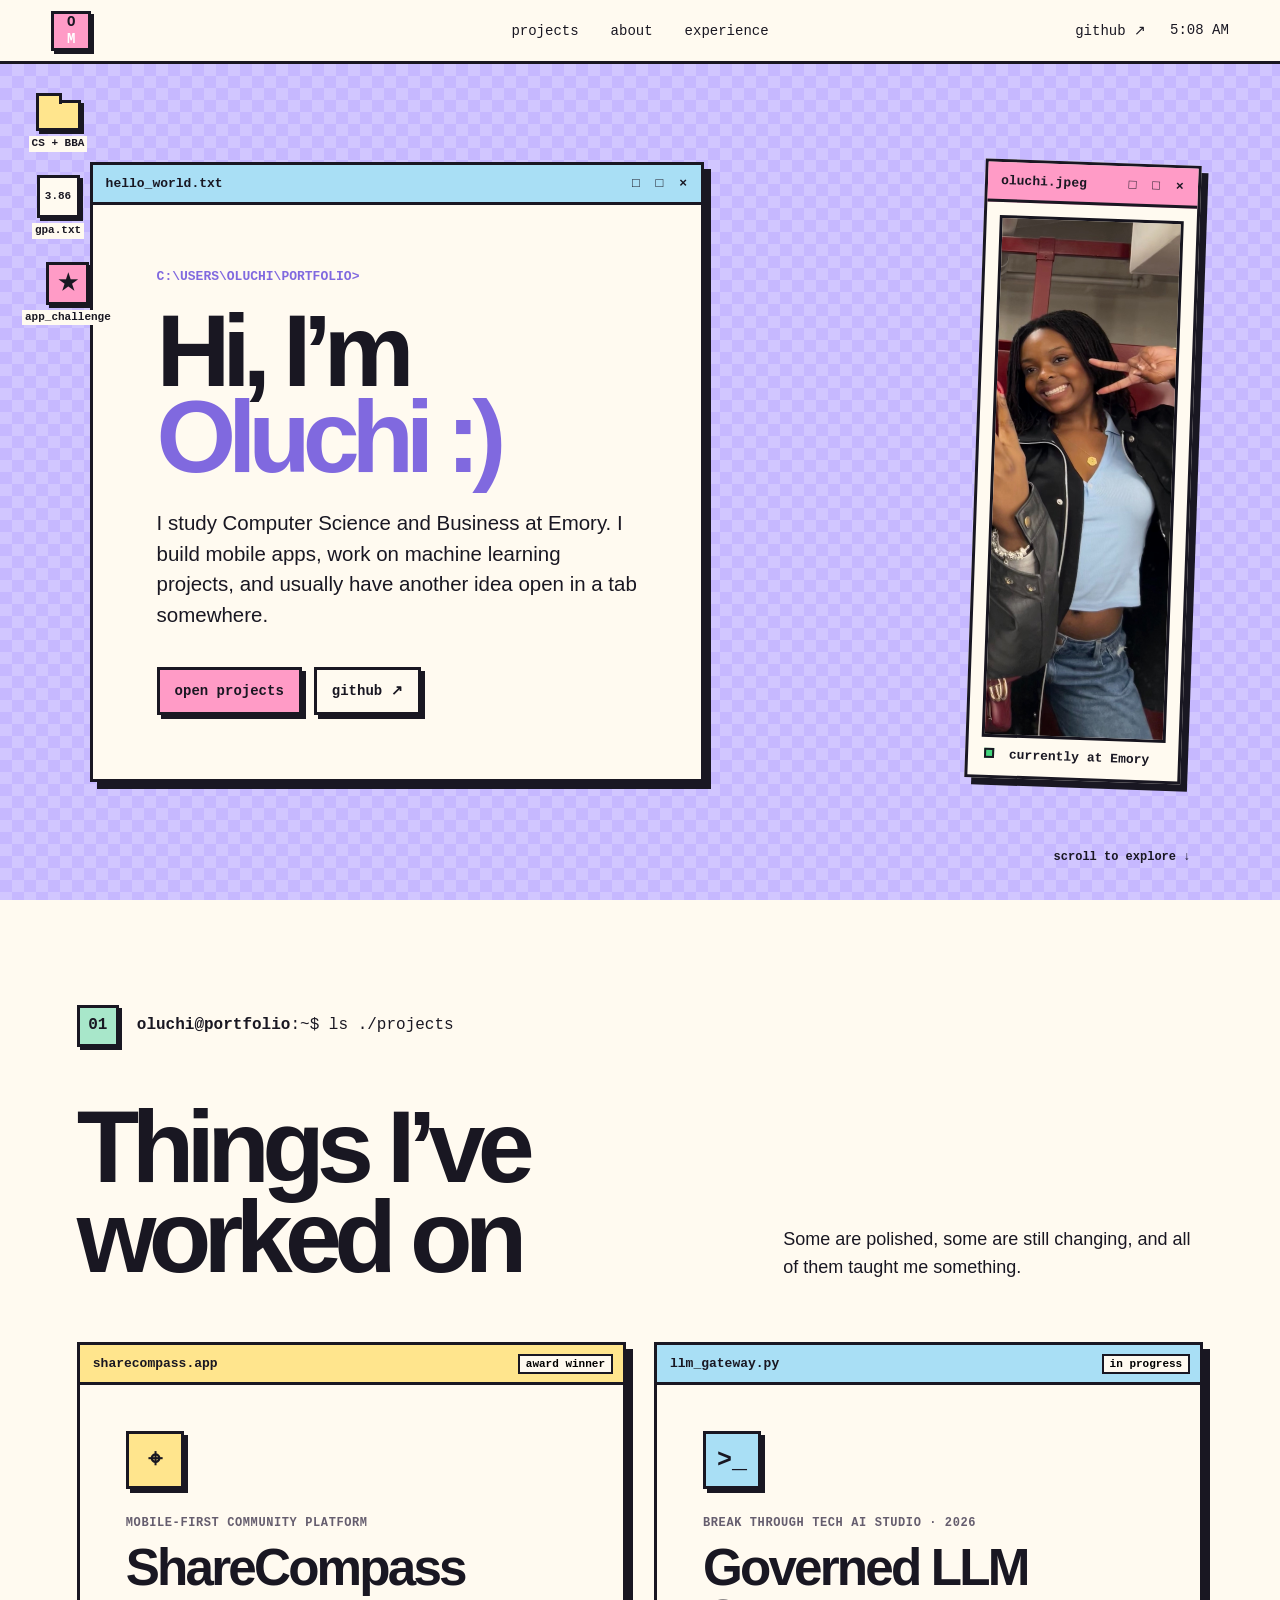
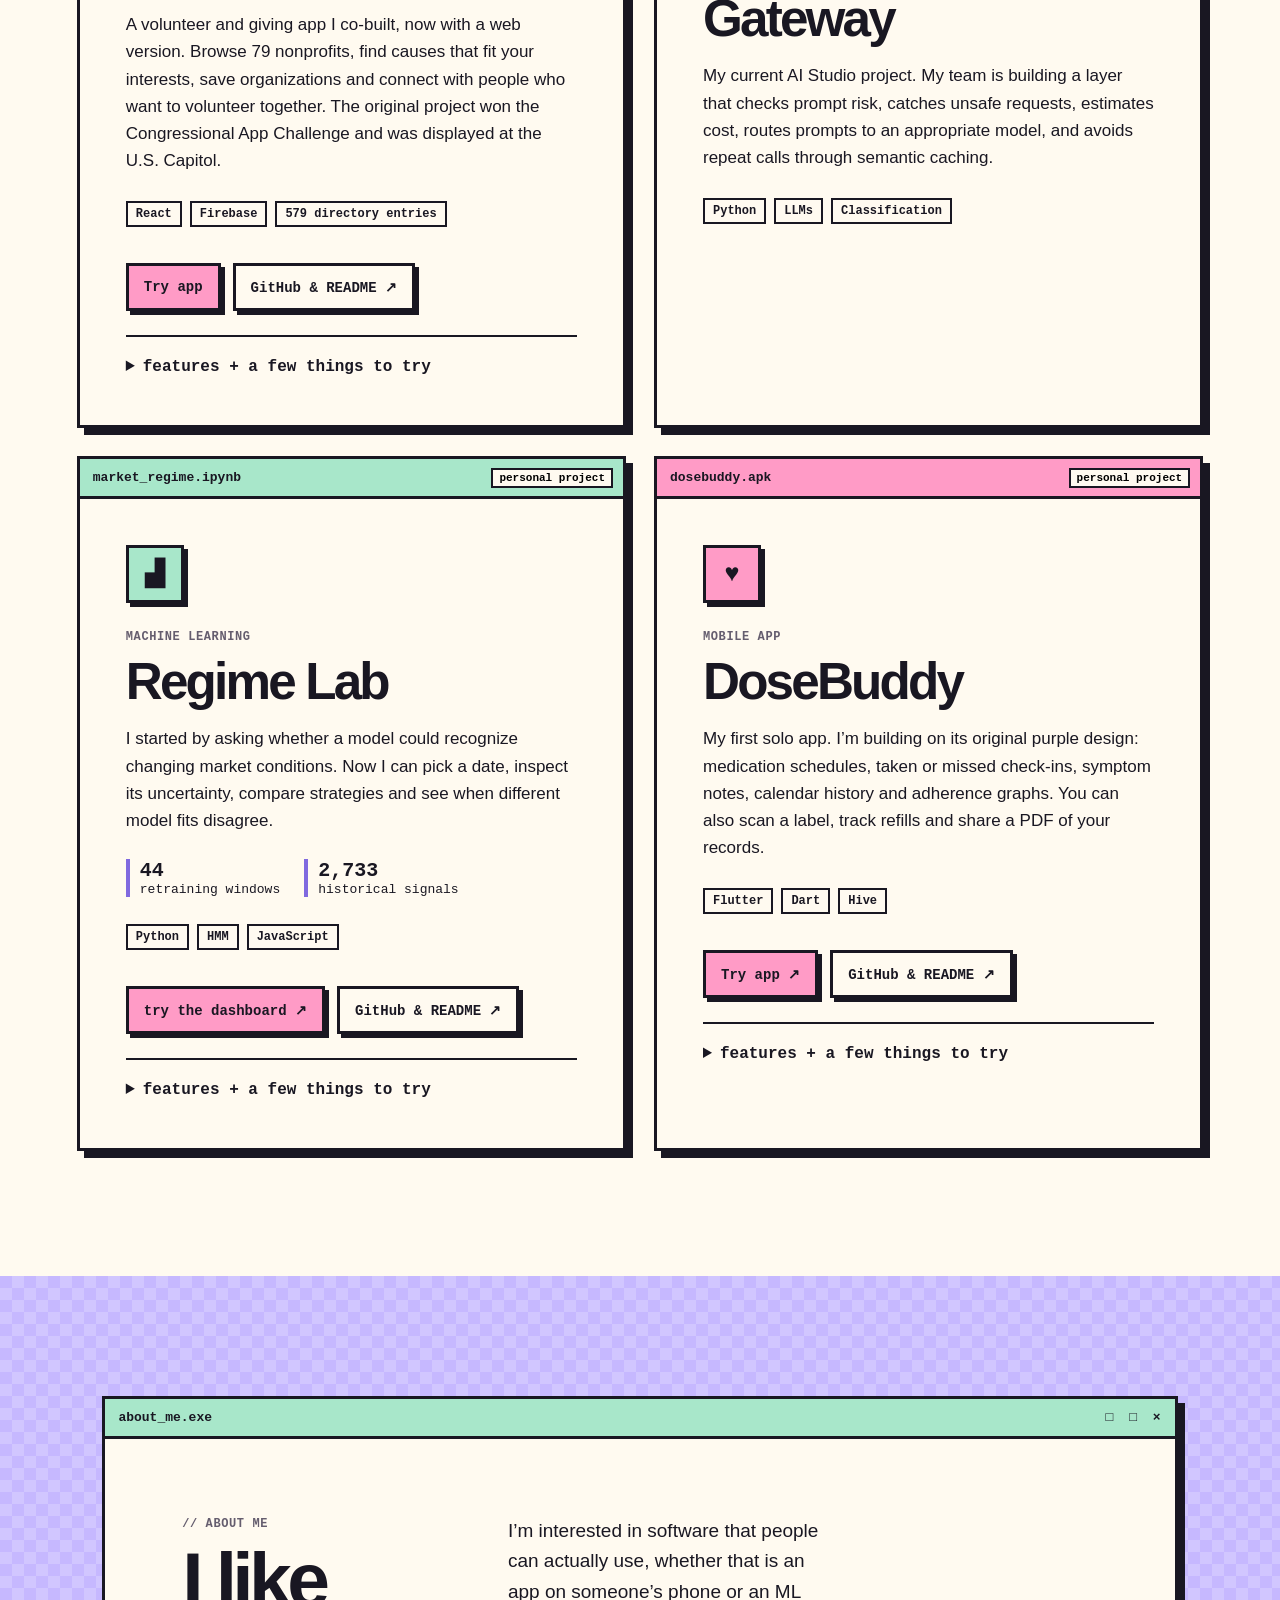
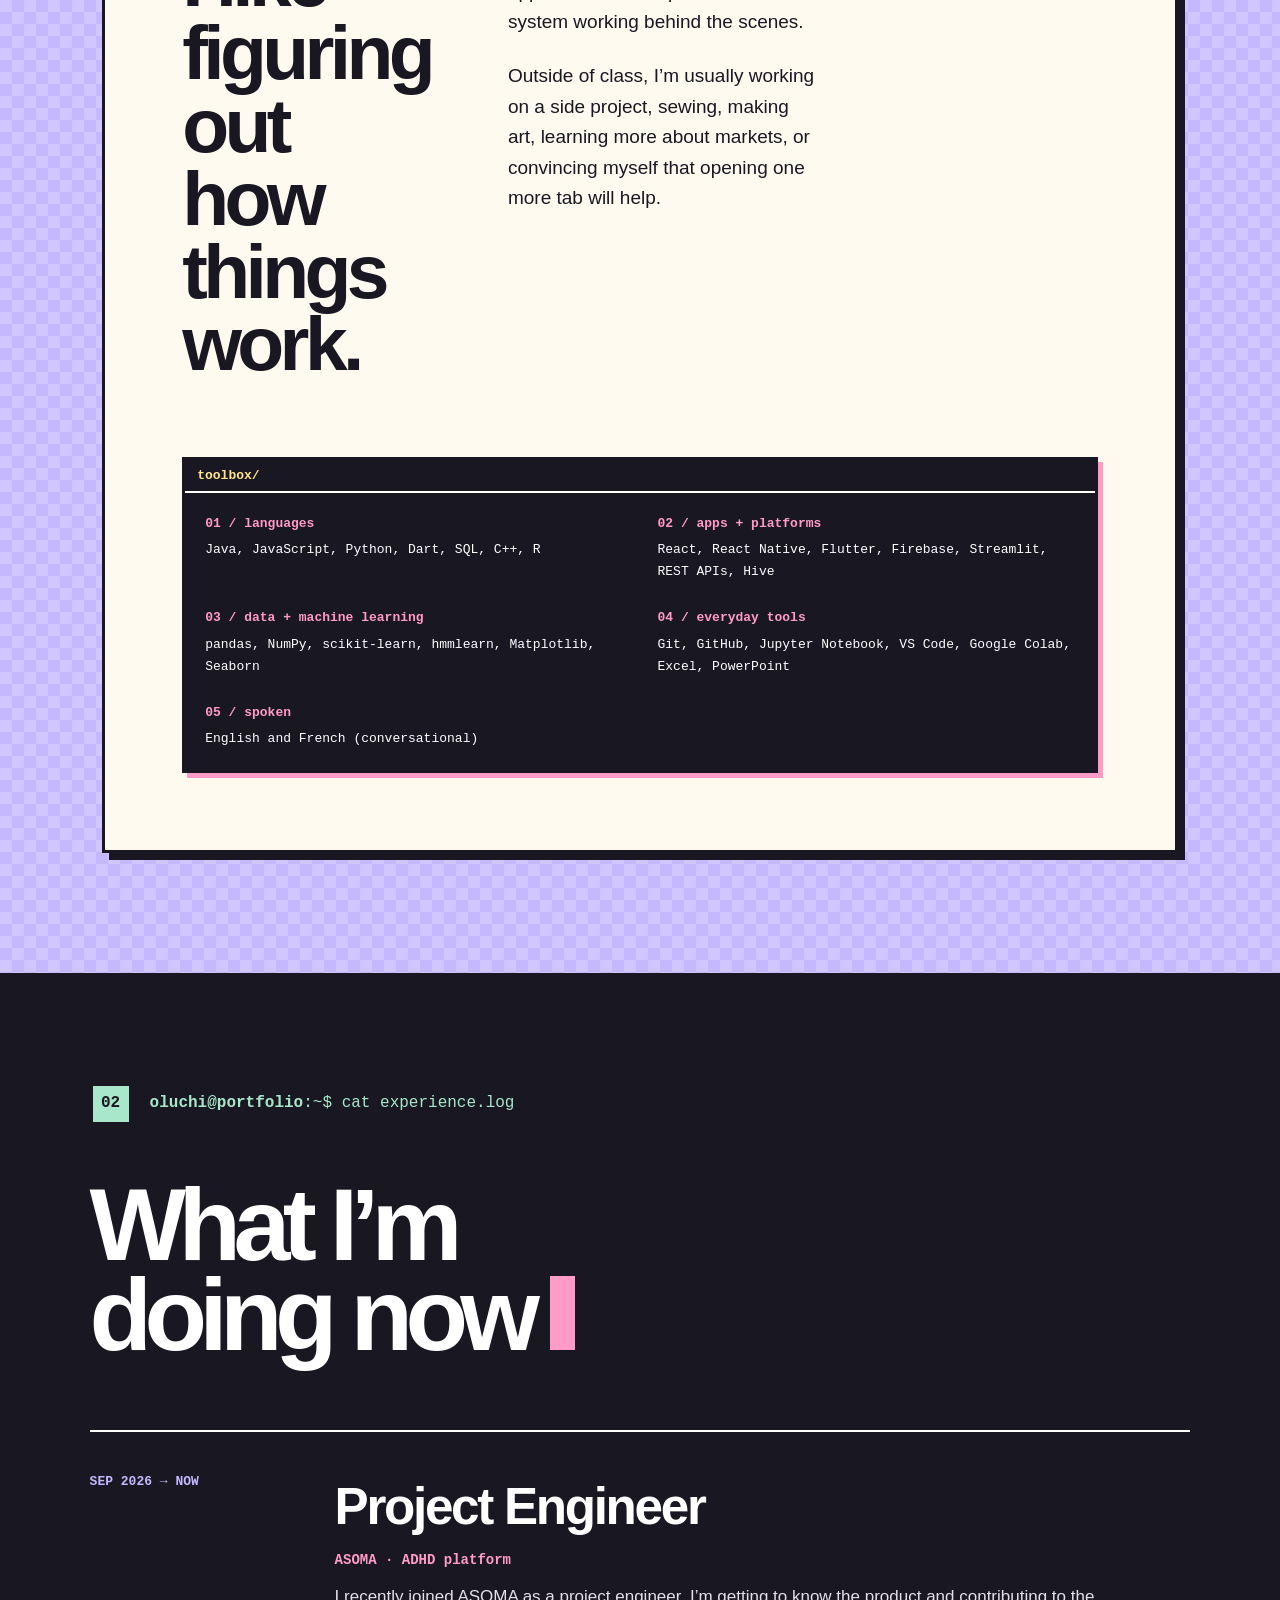
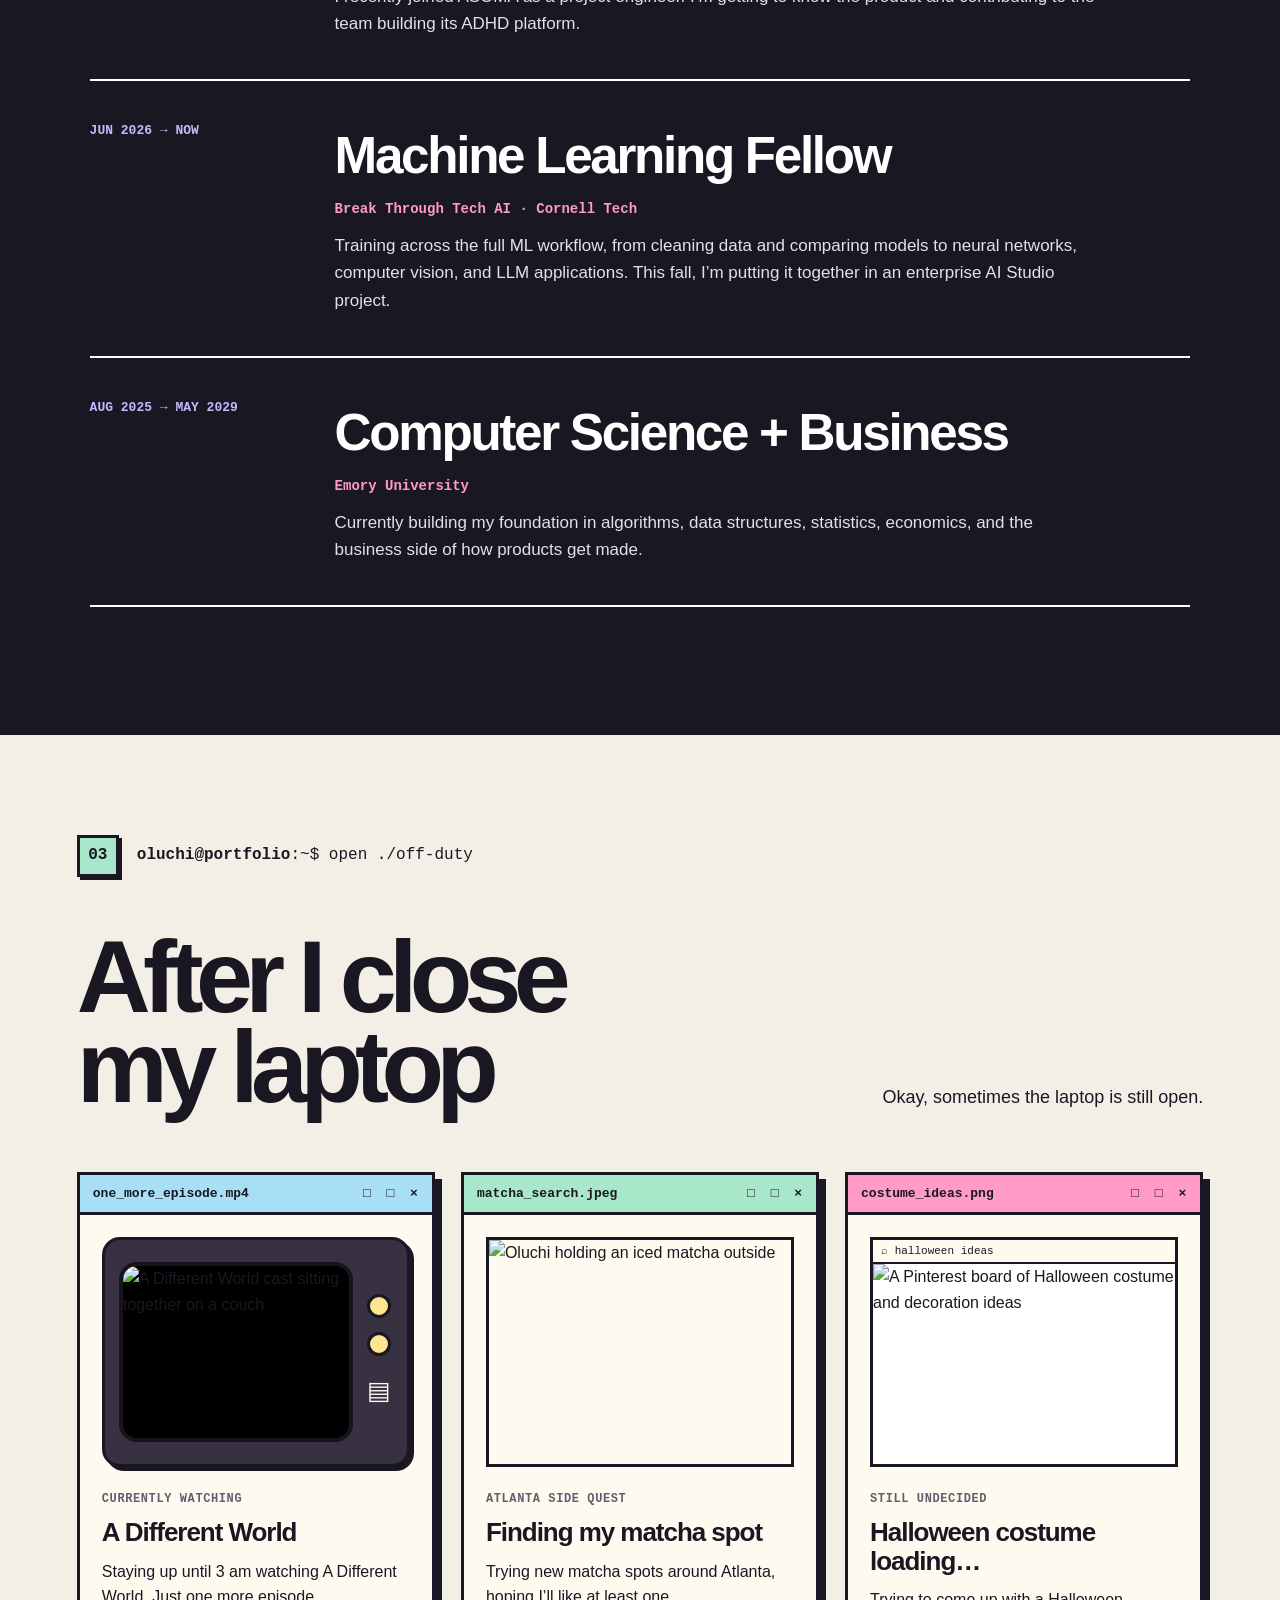
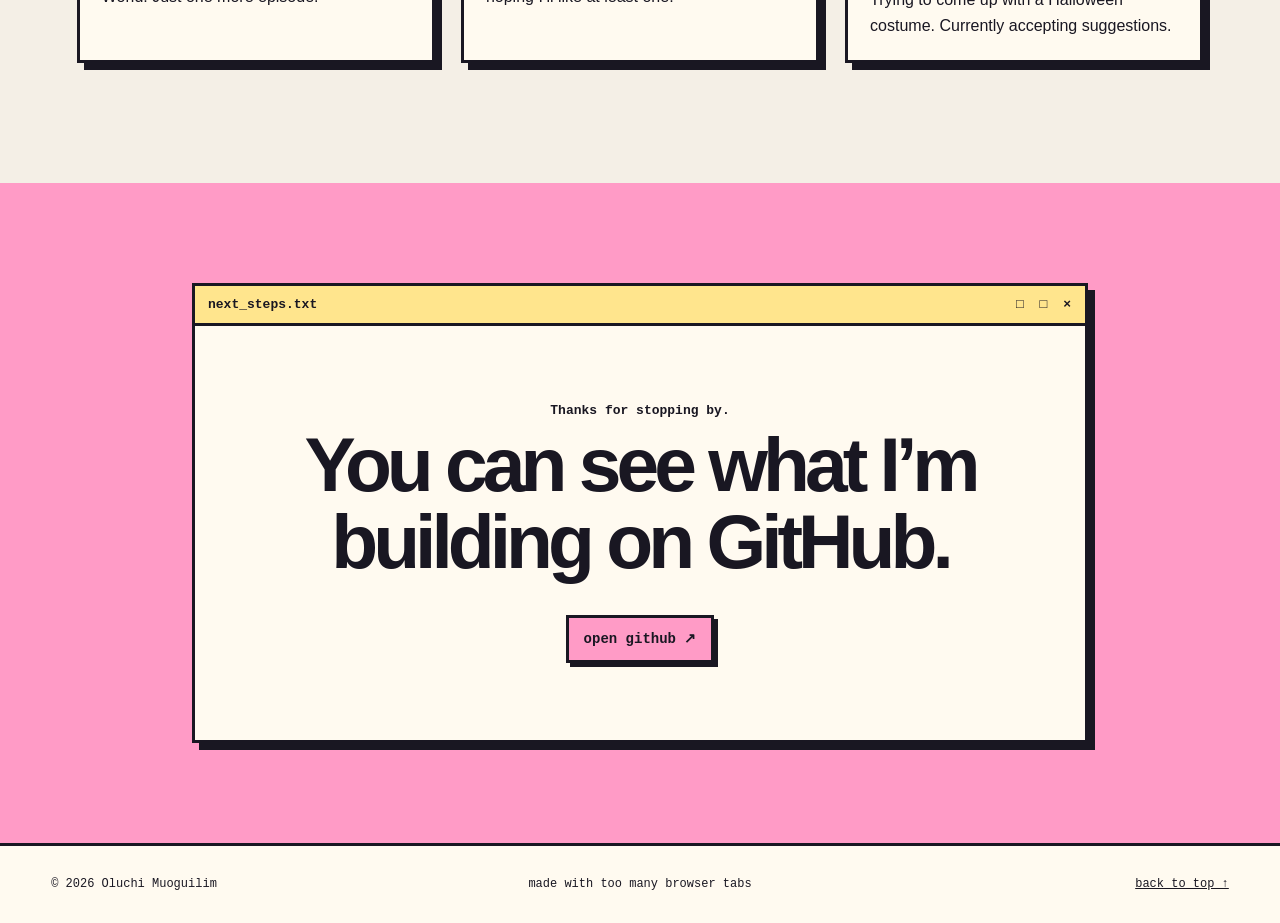
==== index.html @ 568dfbc1 "Show ShareCompass directory growth from 79 to 579 entries" ====
<!doctype html>
<html lang="en">
<head>
  <meta charset="utf-8"><meta name="viewport" content="width=device-width,initial-scale=1">
  <meta name="description" content="Oluchi Muoguilim is a Computer Science and Business student at Emory building mobile apps and machine learning systems.">
  <meta name="theme-color" content="#c6b8ff">
  <title>Oluchi Muoguilim</title>
  <link rel="stylesheet" href="styles.css"><script defer src="script.js"></script>
</head>
<body>
<a class="skip" href="#main">skip to content</a>
<header>
  <a class="logo" href="#top">O<span>M</span></a>
  <nav><a href="#projects">projects</a><a href="#about">about</a><a href="#experience">experience</a></nav>
  <div class="header-right"><a href="https://github.com/omuoguilim" target="_blank" rel="noreferrer">github ↗</a><span class="clock"></span></div>
</header>
<main id="main">
  <section class="desktop hero" id="top">
    <article class="window intro">
      <div class="bar"><span>hello_world.txt</span><i>□ □ ×</i></div>
      <div class="window-body">
        <p class="path">C:\USERS\OLUCHI\PORTFOLIO&gt;</p>
        <h1>Hi, I’m<br><span>Oluchi :)</span></h1>
        <p class="lede">I study Computer Science and Business at Emory. I build mobile apps, work on machine learning projects, and usually have another idea open in a tab somewhere.</p>
        <div class="actions"><a class="button primary" href="#projects">open projects</a><a class="button" href="https://github.com/omuoguilim" target="_blank" rel="noreferrer">github ↗</a></div>
      </div>
    </article>
    <article class="window photo">
      <div class="bar pink"><span>oluchi.jpeg</span><i>□ □ ×</i></div>
      <figure><img src="assets/oluchi.jpeg" alt="Oluchi smiling and holding up a peace sign"><figcaption><b></b> currently at Emory</figcaption></figure>
    </article>
    <div class="icons" aria-label="Quick facts">
      <div><span class="folder"></span><small>CS + BBA</small></div>
      <div><span class="file">3.86</span><small>gpa.txt</small></div>
      <div><span class="file star">★</span><small>app_challenge</small></div>
    </div>
    <p class="scroll">scroll to explore ↓</p>
  </section>

  <section class="projects" id="projects">
    <div class="command"><span>01</span><p><b>oluchi@portfolio</b>:~$ ls ./projects</p></div>
    <div class="section-head"><h2>Things I’ve<br>worked on</h2><p>Some are polished, some are still changing, and all of them taught me something.</p></div>
    <div class="grid">
      <article class="card">
        <div class="bar yellow"><span>sharecompass.app</span><mark>award winner</mark></div>
        <div class="card-body"><div class="app-icon yellow">⌖</div><p class="meta">Mobile-first community platform</p><h3>ShareCompass</h3>
          <p>A volunteer and giving app I co-built, now with a web version. Browse 79 nonprofits, find causes that fit your interests, save organizations and connect with people who want to volunteer together. The original project won the Congressional App Challenge and was displayed at the U.S. Capitol.</p>
          <div class="chips"><span>React</span><span>Firebase</span><span>579 directory entries</span></div>
          <div class="actions"><a class="button primary" href="https://oluchi-muoguilim.superct3663.chatgpt.site/demos/sharecompass/">Try app</a><a class="button" href="https://github.com/omuoguilim/ShareCompass" target="_blank" rel="noopener noreferrer">GitHub &amp; README ↗</a></div>
          
        <details class="project-guide"><summary>features + a few things to try</summary><p>Search and filter organizations; see why they match your interests; follow favorites; use Helping Pair with connection requests; choose whether your profile is discoverable.</p><p><strong>Try this:</strong> Pick a cause, narrow the results, then find one organization you would actually help. Helping Pair needs accounts and an accepted request.</p><p class="demo-note">Donations and volunteering continue on the organizations’ official websites. ShareCompass does not process payments.</p></details></div>
      </article>
      <article class="card">
        <div class="bar blue"><span>llm_gateway.py</span><mark>in progress</mark></div>
        <div class="card-body"><div class="app-icon blue">&gt;_</div><p class="meta">Break Through Tech AI Studio · 2026</p><h3>Governed LLM Gateway</h3>
          <p>My current AI Studio project. My team is building a layer that checks prompt risk, catches unsafe requests, estimates cost, routes prompts to an appropriate model, and avoids repeat calls through semantic caching.</p>
          <div class="chips"><span>Python</span><span>LLMs</span><span>Classification</span></div>
        </div>
      </article>
      <article class="card">
        <div class="bar mint"><span>market_regime.ipynb</span><mark>personal project</mark></div>
        <div class="card-body"><div class="app-icon mint">▟</div><p class="meta">Machine learning</p><h3>Regime Lab</h3>
          <p>I started by asking whether a model could recognize changing market conditions. Now I can pick a date, inspect its uncertainty, compare strategies and see when different model fits disagree.</p>
          <div class="stats"><span><b>44</b> retraining windows</span><span><b>2,733</b> historical signals</span></div>
          <div class="chips"><span>Python</span><span>HMM</span><span>JavaScript</span></div>
          <div class="actions"><a class="button primary" href="https://oluchi-muoguilim.superct3663.chatgpt.site/demos/regime-lab/index.html" target="_blank" rel="noopener noreferrer">try the dashboard ↗</a><a class="button" href="https://github.com/omuoguilim/market-regime-detection-system" target="_blank" rel="noopener noreferrer">GitHub &amp; README ↗</a></div>
          
        <details class="project-guide"><summary>features + a few things to try</summary><p>Historical date explorer; probabilities; strategy curves, drawdowns and costs; uncertainty filters; state history; training windows; JSON downloads.</p><p><strong>Try this:</strong> Choose two different dates, compare their probabilities, then open Reliability and find a period where the models disagree.</p><p class="demo-note">Explore historical results here. The Python project includes the training pipeline.</p></details></div>
      </article>
      <article class="card">
        <div class="bar pink"><span>dosebuddy.apk</span><mark>personal project</mark></div>
        <div class="card-body"><div class="app-icon pink">♥</div><p class="meta">Mobile app</p><h3>DoseBuddy</h3>
          <p>My first solo app. I’m building on its original purple design: medication schedules, taken or missed check-ins, symptom notes, calendar history and adherence graphs. You can also scan a label, track refills and share a PDF of your records.</p>
          <div class="chips"><span>Flutter</span><span>Dart</span><span>Hive</span></div>
          <div class="actions"><a class="button primary" href="demos/dosebuddy/index.html">Try app ↗</a><a class="button" href="https://github.com/omuoguilim/DoseBuddy" target="_blank" rel="noopener noreferrer">GitHub &amp; README ↗</a></div>
          
        <details class="project-guide"><summary>features + a few things to try</summary><p>Scheduled and as-needed doses; missed and skipped reasons; correction history; medication search; strength and unit selectors; pauses and date ranges; refill logs; searchable symptoms; adherence charts; label review; PDF reports.</p><p><strong>Try this:</strong> With fictional details, record a dose, find it in the calendar, then correct it and check the history again.</p><p class="demo-note">Explore sample medications, dose history, symptoms and reports. Notifications require the phone app; family sharing and cloud backup are not yet available.</p></details></div>
      </article>
    </div>
  </section>

  <section class="desktop about" id="about">
    <article class="window">
      <div class="bar mint"><span>about_me.exe</span><i>□ □ ×</i></div>
      <div class="about-grid">
        <div><p class="meta">// ABOUT ME</p><h2>I like figuring out how things work.</h2></div>
        <div class="about-copy"><p>I’m interested in software that people can actually use, whether that is an app on someone’s phone or an ML system working behind the scenes.</p><p>Outside of class, I’m usually working on a side project, sewing, making art, learning more about markets, or convincing myself that opening one more tab will help.</p></div>
        <div class="toolbox"><p>toolbox/</p><dl>
<div><dt>01 / languages</dt><dd>Java, JavaScript, Python, Dart, SQL, C++, R</dd></div>
<div><dt>02 / apps + platforms</dt><dd>React, React Native, Flutter, Firebase, Streamlit, REST APIs, Hive</dd></div>
<div><dt>03 / data + machine learning</dt><dd>pandas, NumPy, scikit-learn, hmmlearn, Matplotlib, Seaborn</dd></div>
<div><dt>04 / everyday tools</dt><dd>Git, GitHub, Jupyter Notebook, VS Code, Google Colab, Excel, PowerPoint</dd></div>
<div><dt>05 / spoken</dt><dd>English and French (conversational)</dd></div>
</dl></div>
      </div>
    </article>
  </section>

  <section class="experience" id="experience">
    <div class="command dark"><span>02</span><p><b>oluchi@portfolio</b>:~$ cat experience.log</p></div>
    <h2>What I’m<br>doing now<span class="cursor"></span></h2>
    <div class="log">
      <article><time>SEP 2026 → NOW</time><div><h3>Project Engineer</h3><p class="company">ASOMA · ADHD platform</p><p>I recently joined ASOMA as a project engineer. I’m getting to know the product and contributing to the team building its ADHD platform.</p></div></article>
      <article><time>JUN 2026 → NOW</time><div><h3>Machine Learning Fellow</h3><p class="company">Break Through Tech AI · Cornell Tech</p><p>Training across the full ML workflow, from cleaning data and comparing models to neural networks, computer vision, and LLM applications. This fall, I’m putting it together in an enterprise AI Studio project.</p></div></article>
      <article><time>AUG 2025 → MAY 2029</time><div><h3>Computer Science + Business</h3><p class="company">Emory University</p><p>Currently building my foundation in algorithms, data structures, statistics, economics, and the business side of how products get made.</p></div></article>
    </div>
  </section>


  <section class="off-duty" id="off-duty">
    <div class="command"><span>03</span><p><b>oluchi@portfolio</b>:~$ open ./off-duty</p></div>
    <div class="section-head"><h2>After I close<br>my laptop</h2><p>Okay, sometimes the laptop is still open.</p></div>
    <div class="activity-grid">
      <article class="activity window"><div class="bar blue"><span>one_more_episode.mp4</span><i>□ □ ×</i></div><div class="activity-body"><div class="retro-tv"><div class="tv-screen"><img src="https://oluchi-muoguilim.superct3663.chatgpt.site/assets/a-different-world.webp" loading="lazy" alt="A Different World cast sitting together on a couch"></div><div class="tv-controls" aria-hidden="true"><b></b><b></b><span>▤</span></div></div><p class="meta">CURRENTLY WATCHING</p><h3>A Different World</h3><p>Staying up until 3 am watching A Different World. Just one more episode.</p></div></article>
      <article class="activity window"><div class="bar mint"><span>matcha_search.jpeg</span><i>□ □ ×</i></div><div class="activity-body"><img class="activity-photo" src="https://oluchi-muoguilim.superct3663.chatgpt.site/assets/matcha.webp" loading="lazy" alt="Oluchi holding an iced matcha outside"><p class="meta">ATLANTA SIDE QUEST</p><h3>Finding my matcha spot</h3><p>Trying new matcha spots around Atlanta, hoping I’ll like at least one.</p></div></article>
      <article class="activity window"><div class="bar pink"><span>costume_ideas.png</span><i>□ □ ×</i></div><div class="activity-body"><div class="mini-browser"><div class="address">⌕ halloween ideas</div><img src="https://oluchi-muoguilim.superct3663.chatgpt.site/assets/halloween-ideas.webp" loading="lazy" alt="A Pinterest board of Halloween costume and decoration ideas"></div><p class="meta">STILL UNDECIDED</p><h3>Halloween costume loading…</h3><p>Trying to come up with a Halloween costume. Currently accepting suggestions.</p></div></article>
    </div>
  </section>

  <section class="contact">
    <article class="window"><div class="bar yellow"><span>next_steps.txt</span><i>□ □ ×</i></div><div class="contact-body"><p>Thanks for stopping by.</p><h2>You can see what I’m building on GitHub.</h2><a class="button primary" href="https://github.com/omuoguilim" target="_blank" rel="noreferrer">open github ↗</a></div></article>
  </section>
</main>
<footer><span>© <span data-year></span> Oluchi Muoguilim</span><span>made with too many browser tabs</span><a href="#top">back to top ↑</a></footer>
</body>
</html>
---- styles.css ----
:root{--cream:#fffaf0;--paper:#f4efe6;--ink:#191722;--purple:#c6b8ff;--purple2:#8069df;--pink:#ff9bc6;--blue:#a9dff5;--mint:#a8e7ca;--yellow:#ffe58d;--bd:3px solid var(--ink);--shadow:7px 7px 0 var(--ink);--mono:"SFMono-Regular",Consolas,"Liberation Mono",monospace;--sans:Inter,ui-sans-serif,-apple-system,BlinkMacSystemFont,"Segoe UI",sans-serif}
*{box-sizing:border-box}html{scroll-behavior:smooth}body{margin:0;overflow-x:hidden;background:var(--cream);color:var(--ink);font-family:var(--sans);font-size:16px;line-height:1.6}a{color:inherit}img{display:block;max-width:100%}::selection{background:var(--pink)}
.skip{position:fixed;z-index:100;top:8px;left:8px;padding:8px 12px;transform:translateY(-150%);background:var(--ink);color:#fff;font-family:var(--mono)}.skip:focus{transform:none}
header{position:sticky;top:0;z-index:80;display:grid;grid-template-columns:1fr auto 1fr;align-items:center;min-height:64px;padding:8px clamp(18px,4vw,58px);border-bottom:var(--bd);background:rgba(255,250,240,.94);backdrop-filter:blur(12px);font:14px var(--mono)}
.logo{display:grid;place-items:center;width:40px;height:40px;border:var(--bd);background:var(--pink);box-shadow:3px 3px 0 var(--ink);text-decoration:none;font-weight:900}.logo span{color:#fff}nav{display:flex;gap:32px}nav a,.header-right a{text-decoration:none}nav a:hover,.header-right a:hover{background:var(--purple)}.header-right{justify-self:end;display:flex;gap:24px}.clock{min-width:48px}
.desktop{background-color:var(--purple);background-image:linear-gradient(45deg,rgba(255,255,255,.2) 25%,transparent 25%),linear-gradient(-45deg,rgba(255,255,255,.2) 25%,transparent 25%),linear-gradient(45deg,transparent 75%,rgba(255,255,255,.2) 75%),linear-gradient(-45deg,transparent 75%,rgba(255,255,255,.2) 75%);background-size:24px 24px;background-position:0 0,0 12px,12px -12px,-12px 0}
.hero{position:relative;min-height:calc(100vh - 64px);padding:clamp(50px,7vw,100px) clamp(20px,7vw,110px) 110px;display:grid;grid-template-columns:minmax(0,1.08fr) minmax(350px,.72fr);gap:clamp(36px,6vw,90px);align-items:center}.window,.card{border:var(--bd);background:var(--cream);box-shadow:var(--shadow)}
.bar{min-height:40px;padding:6px 10px 6px 13px;display:flex;align-items:center;justify-content:space-between;gap:15px;border-bottom:var(--bd);background:var(--blue);font:700 13px var(--mono)}.bar i{font-style:normal;letter-spacing:4px}.bar.pink,.pink{background:var(--pink)}.bar.yellow,.yellow{background:var(--yellow)}.bar.blue,.blue{background:var(--blue)}.bar.mint,.mint{background:var(--mint)}
.window-body{padding:clamp(32px,5vw,76px)}.path{margin:0 0 24px;font:700 13px var(--mono);color:var(--purple2)}h1,h2,h3{margin-top:0}h1{margin-bottom:28px;font-size:clamp(64px,8vw,122px);line-height:.84;letter-spacing:-.08em}h1 span{color:var(--purple2)}.lede{max-width:680px;margin:0;font-size:clamp(18px,1.6vw,23px);line-height:1.5}.actions{display:flex;flex-wrap:wrap;gap:15px;margin-top:36px}
.button{display:inline-flex;min-height:48px;align-items:center;padding:9px 15px;border:var(--bd);background:var(--cream);box-shadow:4px 4px 0 var(--ink);font:700 14px var(--mono);text-decoration:none;transition:.12s}.button:hover{transform:translate(3px,3px);box-shadow:1px 1px 0 var(--ink)}.button.primary{background:var(--pink)}
.card-body>.demo-note{margin-top:20px!important;font-size:14px!important;color:#655d6e}
.photo{transform:rotate(2deg);max-width:520px;justify-self:end}.photo figure{margin:0;padding:13px}.photo img{width:100%;height:clamp(410px,58vh,650px);object-fit:cover;object-position:55% 33%;border:var(--bd);filter:saturate(.92) contrast(1.03)}.photo figcaption{padding:10px 3px 0;font:700 13px var(--mono)}.photo figcaption b{display:inline-block;width:10px;height:10px;margin-right:7px;border:2px solid var(--ink);background:#42d57c}
.icons{position:absolute;left:22px;top:36px;display:grid;gap:23px}.icons>div{width:72px;display:grid;place-items:center;gap:5px;text-align:center}.icons small{font:700 11px/1.25 var(--mono);background:var(--cream);padding:1px 3px}.folder{width:45px;height:31px;border:var(--bd);background:var(--yellow);box-shadow:3px 3px 0 var(--ink);position:relative}.folder:before{content:"";position:absolute;width:20px;height:8px;left:-3px;top:-10px;border:var(--bd);border-bottom:0;background:var(--yellow)}.file{width:43px;height:43px;display:grid;place-items:center;border:var(--bd);box-shadow:3px 3px 0 var(--ink);background:var(--cream);font:800 11px var(--mono)}.star{background:var(--pink);font-size:22px}.scroll{position:absolute;right:clamp(20px,7vw,110px);bottom:24px;font:700 12px var(--mono)}
.projects{padding:105px clamp(20px,6vw,90px) 125px}.command{display:flex;gap:18px;align-items:center;margin-bottom:55px;font-family:var(--mono)}.command>span{display:grid;place-items:center;min-width:42px;height:42px;border:var(--bd);background:var(--mint);box-shadow:3px 3px 0 var(--ink);font-weight:800}.command p{margin:0}.section-head{display:flex;align-items:end;justify-content:space-between;gap:40px;margin-bottom:60px}.section-head h2,.experience>h2{margin:0;font-size:clamp(58px,8vw,118px);line-height:.88;letter-spacing:-.075em}.section-head>p{max-width:420px;margin:0;font-size:18px}.grid{display:grid;grid-template-columns:1fr 1fr;gap:28px}
.card mark{padding:2px 6px;border:2px solid var(--ink);background:var(--cream);font:700 11px var(--mono);white-space:nowrap}.card-body{padding:clamp(25px,4vw,46px)}.app-icon{width:58px;height:58px;display:grid;place-items:center;margin-bottom:26px;border:var(--bd);box-shadow:4px 4px 0 var(--ink);font:900 25px var(--mono)}.meta{margin:0 0 10px;font:700 12px/1.4 var(--mono);text-transform:uppercase;letter-spacing:.05em;color:#655d6e}.card h3{margin:0 0 18px;font-size:clamp(34px,4vw,56px);letter-spacing:-.055em;line-height:1}.card-body>p:not(.meta){margin:0;font-size:17px}.chips{display:flex;flex-wrap:wrap;gap:8px;margin-top:27px}.chips span{padding:4px 8px;border:2px solid var(--ink);background:var(--cream);font:700 12px var(--mono)}.stats{display:flex;flex-wrap:wrap;gap:24px;margin-top:25px;font:13px var(--mono)}.stats span{border-left:4px solid var(--purple2);padding-left:10px}.stats b{display:block;font-size:20px}
.about{padding:120px clamp(20px,8vw,130px)}.about-grid{padding:clamp(30px,6vw,80px);display:grid;grid-template-columns:.8fr 1.15fr .75fr;gap:clamp(35px,6vw,90px)}.about-grid h2{margin:0;font-size:clamp(47px,6vw,84px);line-height:.95;letter-spacing:-.06em}.about-copy p{margin:0 0 24px;font-size:19px}.toolbox{border:var(--bd);background:var(--ink);color:#fff;box-shadow:5px 5px 0 var(--pink)}.toolbox>p{margin:0;padding:8px 12px;border-bottom:2px solid #fff;color:var(--yellow);font:700 13px var(--mono)}.toolbox ul{list-style:none;padding:12px;margin:0;font:13px/1.8 var(--mono)}.toolbox li span{color:var(--pink);margin-right:9px}
.experience{padding:110px clamp(20px,7vw,110px) 125px;background:var(--ink);color:#fff}.dark>span{color:var(--ink)}.dark p{color:var(--mint)}.experience>h2{margin-bottom:70px}.cursor{display:inline-block;width:25px;height:.72em;margin-left:18px;background:var(--pink);animation:blink .9s steps(2) infinite}.log{border-top:2px solid #fff}.log article{display:grid;grid-template-columns:210px 1fr;gap:35px;padding:42px 0;border-bottom:2px solid #fff}.log time{color:var(--purple);font:700 13px var(--mono)}.log h3{margin:-8px 0 4px;font-size:clamp(30px,4vw,52px);letter-spacing:-.045em}.log .company{margin:0 0 15px;color:var(--pink);font:700 14px var(--mono)}.log div>p:last-child{max-width:760px;margin:0;color:#e4dfea;font-size:17px}
.contact{padding:100px clamp(20px,15vw,260px);background:var(--pink)}.contact-body{padding:clamp(34px,6vw,78px);text-align:center}.contact-body p{margin:0 0 8px;font:700 13px var(--mono)}.contact-body h2{max-width:900px;margin:0 auto 35px;font-size:clamp(42px,6vw,86px);line-height:1;letter-spacing:-.065em}
footer{min-height:80px;padding:16px clamp(18px,4vw,58px);display:grid;grid-template-columns:1fr auto 1fr;align-items:center;gap:15px;border-top:var(--bd);font:12px var(--mono)}footer span:nth-child(2){text-align:center}footer a{justify-self:end}@keyframes blink{50%{opacity:0}}
@media(max-width:1100px){.hero{grid-template-columns:1fr .75fr;padding-left:105px}.about-grid{grid-template-columns:1fr 1fr}.toolbox{grid-column:2}}
@media(max-width:820px){header{grid-template-columns:1fr auto}nav{display:none}.clock{display:none}.hero{grid-template-columns:1fr;padding:50px 24px 95px}.icons{display:none}.photo{max-width:520px;justify-self:start;transform:rotate(-1deg)}.photo img{height:520px}.section-head{display:block}.section-head>p{margin-top:25px}.grid{grid-template-columns:1fr}.about-grid{grid-template-columns:1fr}.toolbox{grid-column:auto}}
@media(max-width:560px){.window-body{padding:32px 22px 38px}h1{font-size:clamp(58px,19vw,82px)}.lede{font-size:17px}.photo img{height:410px}.section-head h2,.experience>h2{font-size:clamp(55px,18vw,78px)}.projects,.experience{padding-inline:18px}.card{box-shadow:5px 5px 0 var(--ink)}.bar{font-size:11px}.bar i{display:none}.card .bar{align-items:flex-start;flex-direction:column;padding-block:8px}.card-body{padding:28px 22px 32px}.about{padding:80px 16px}.about-grid{padding:30px 20px}.about-grid h2{font-size:50px}.log article{grid-template-columns:1fr;gap:18px}.contact{padding:70px 16px}footer{grid-template-columns:1fr auto}footer>span:nth-child(2){display:none}}
@media(prefers-reduced-motion:reduce){html{scroll-behavior:auto}*{animation:none!important;transition:none!important}}

.project-guide{margin-top:24px;border-top:2px solid var(--ink);padding-top:18px}.project-guide summary{cursor:pointer;font:600 16px/1.5 ui-monospace,monospace}.project-guide summary:focus-visible{outline:3px solid var(--ink);outline-offset:5px}.project-guide p{font-size:16px;line-height:1.65}.project-guide .demo-note{font-size:14px}.actions{flex-wrap:wrap;gap:12px}

.toolbox dl{margin:0;padding:20px;display:grid;grid-template-columns:repeat(2,minmax(0,1fr));gap:24px 35px;font:13px/1.7 var(--mono)}.toolbox dt{color:var(--pink);font-weight:700}.toolbox dd{margin:4px 0 0;overflow-wrap:anywhere}.about-grid .toolbox{grid-column:1/-1}
.off-duty{padding:100px clamp(20px,6vw,90px) 120px;background:var(--paper);border-top:var(--bd)}.activity-grid{display:grid;grid-template-columns:repeat(3,minmax(0,1fr));gap:26px}.activity-body{padding:22px}.activity-body h3{font-size:26px;line-height:1.1;letter-spacing:-.04em;margin:0 0 12px}.activity-body p:last-child{margin:0;font-size:16px}.activity-body .meta{margin-top:24px}.activity-photo,.mini-browser{width:100%;height:230px;border:var(--bd);object-fit:cover;object-position:center 40%}.mini-browser{overflow:hidden;background:white}.mini-browser .address{padding:5px 8px;border-bottom:2px solid var(--ink);font:11px var(--mono);background:var(--cream)}.mini-browser img{height:200px;width:100%;object-fit:cover;object-position:left top}.retro-tv{display:flex;align-items:center;gap:13px;padding:18px 14px;border:var(--bd);border-radius:18px;background:#373141;height:230px;box-shadow:4px 4px 0 var(--ink)}.tv-screen{flex:1;min-width:0;height:180px;border:4px solid #17141b;border-radius:18px;overflow:hidden;background:black}.tv-screen img{width:100%;height:100%;object-fit:cover}.tv-controls{width:27px;display:grid;gap:14px;justify-items:center;color:var(--cream)}.tv-controls b{width:24px;height:24px;border:3px solid var(--ink);border-radius:50%;background:var(--yellow)}.tv-controls span{font-size:25px}
@media(max-width:1000px){.activity-grid{grid-template-columns:1fr 1fr}.activity:last-child{grid-column:1/-1;max-width:600px}.toolbox dl{grid-template-columns:1fr}}@media(max-width:620px){.activity-grid{grid-template-columns:1fr}.activity:last-child{grid-column:auto}.off-duty{padding:70px 18px 90px}}
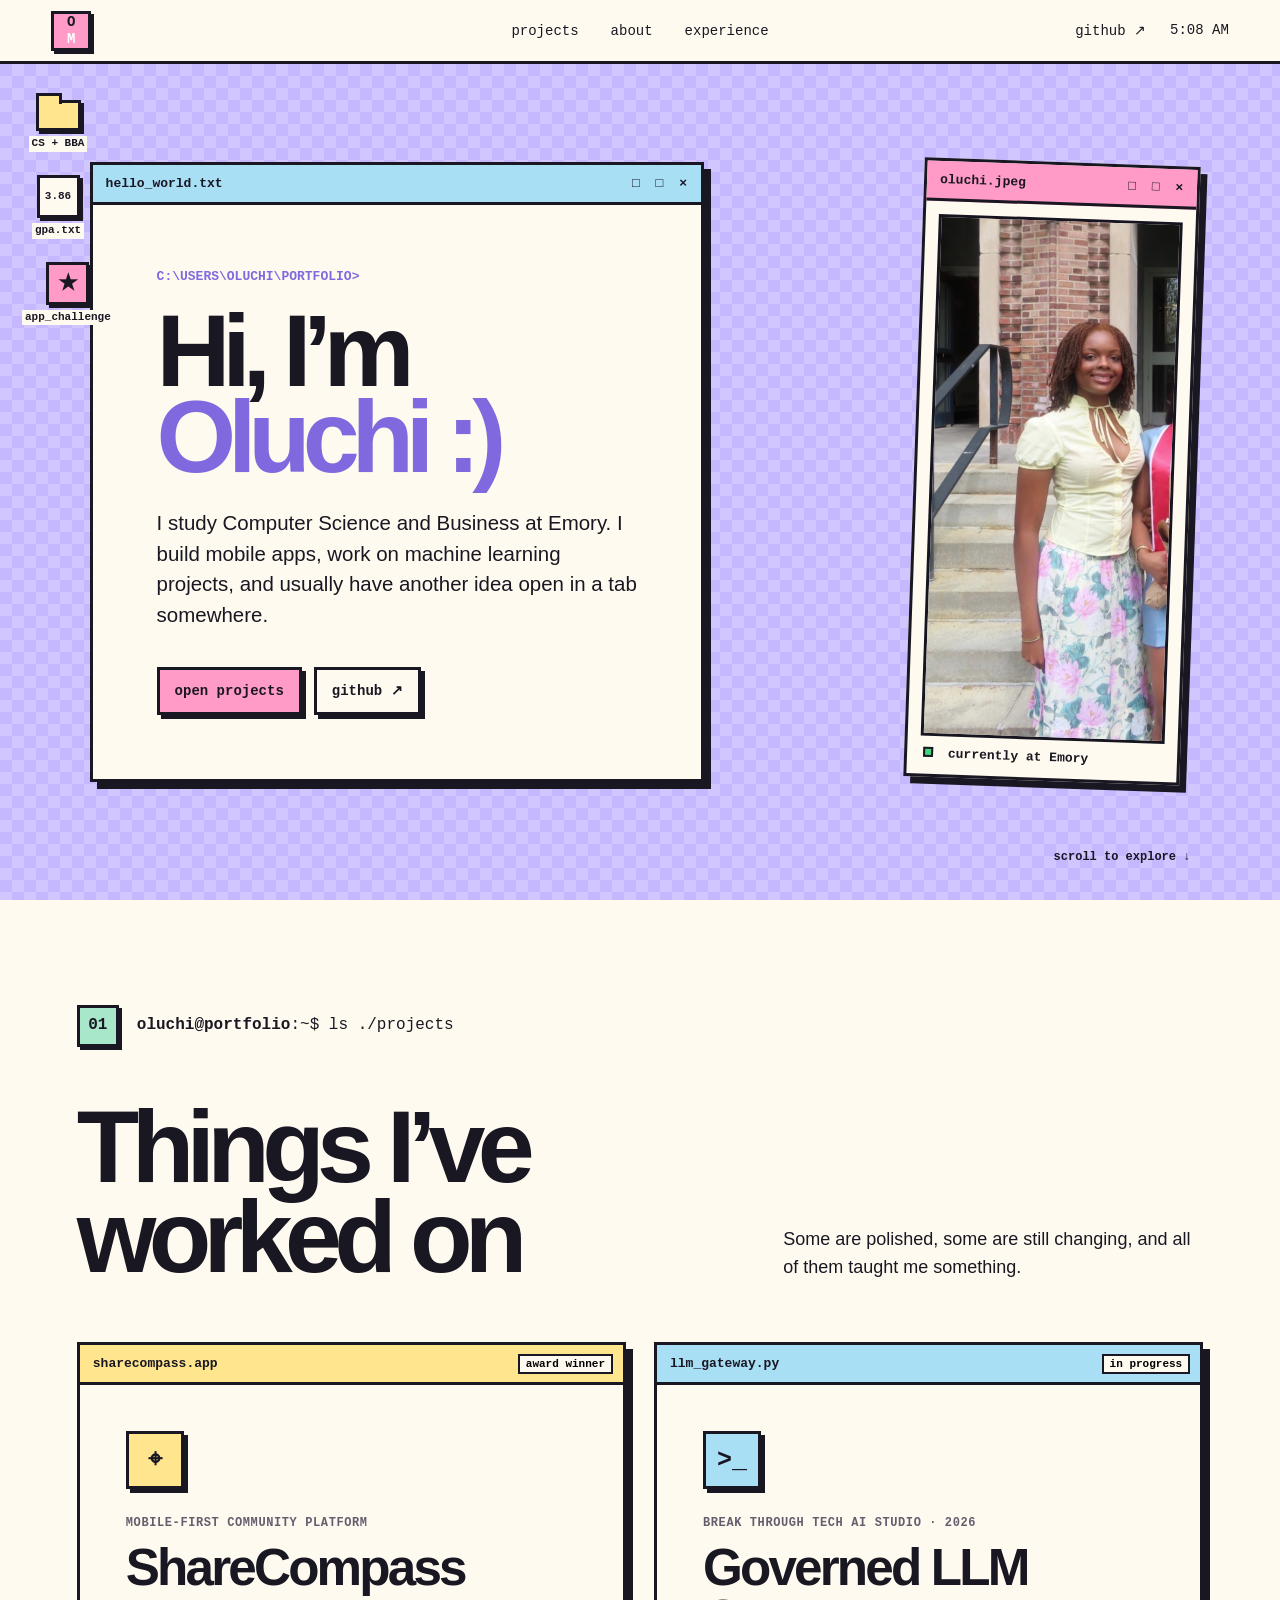
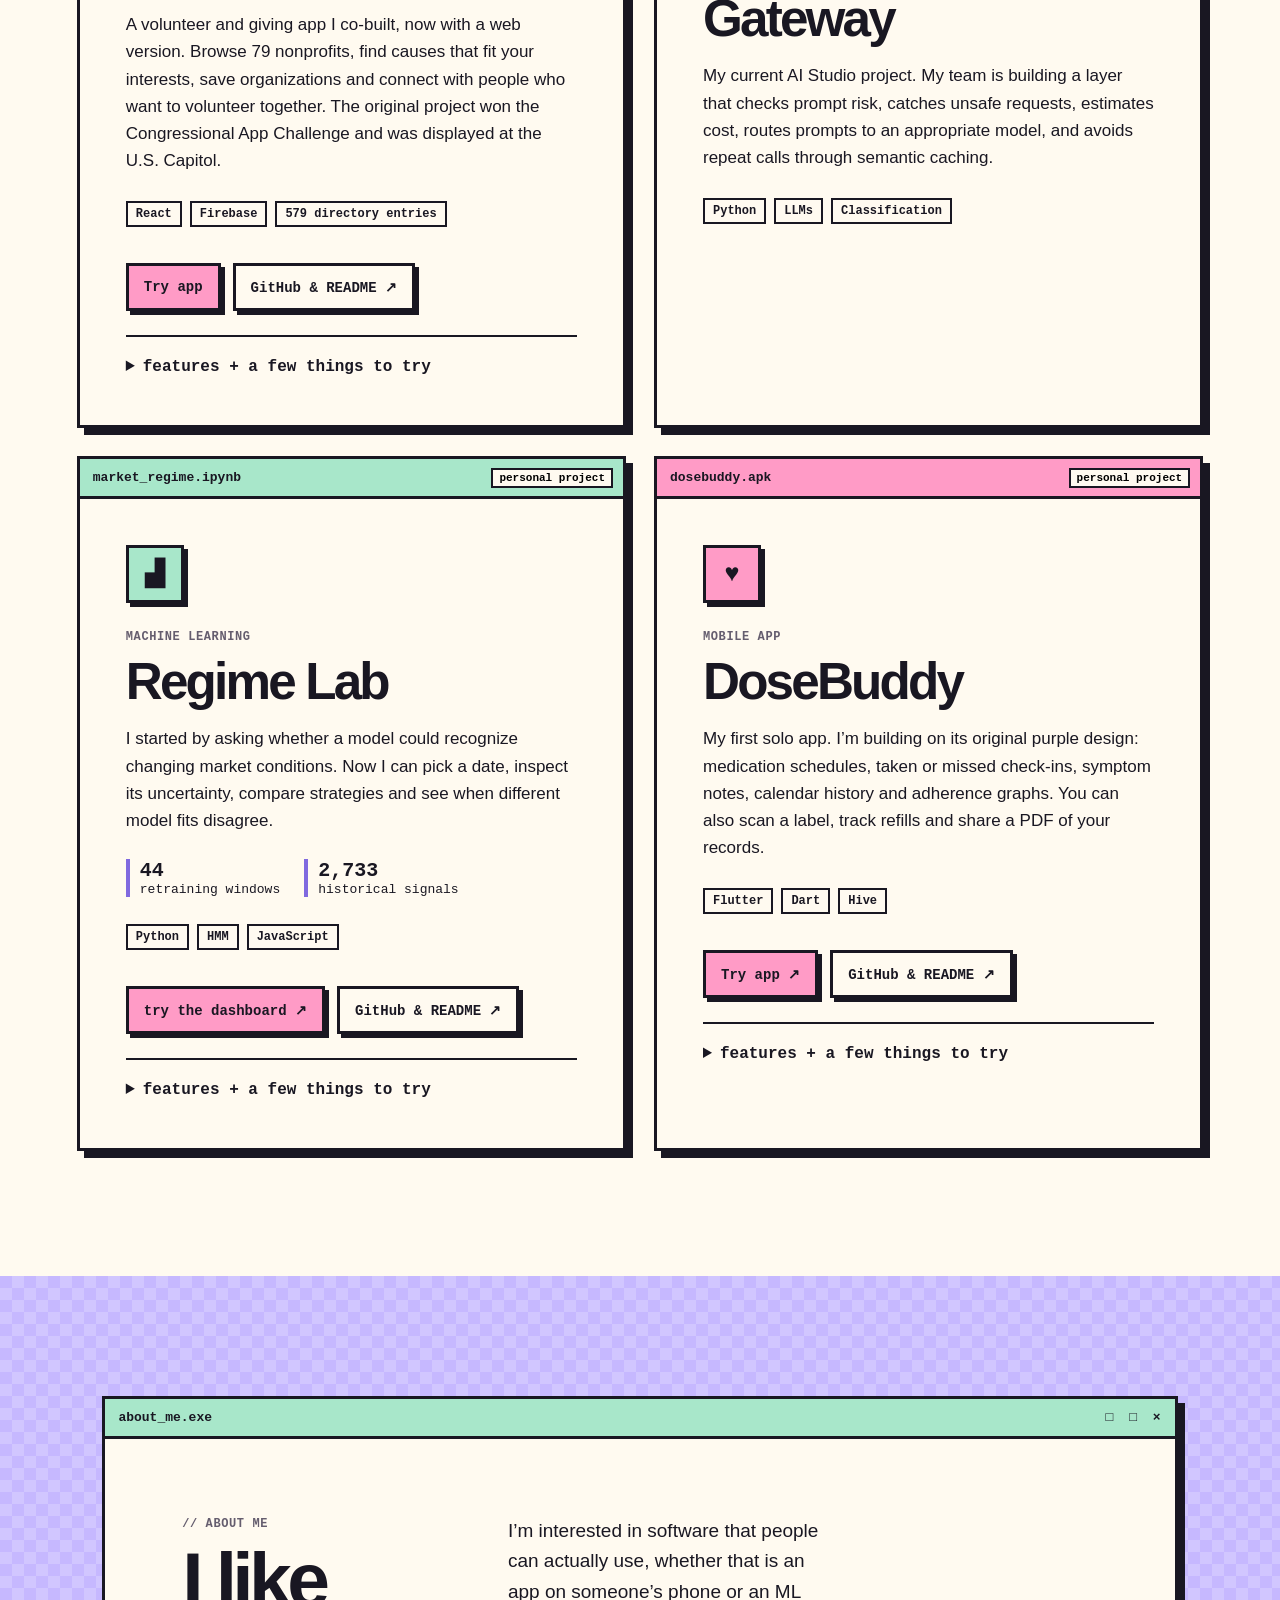
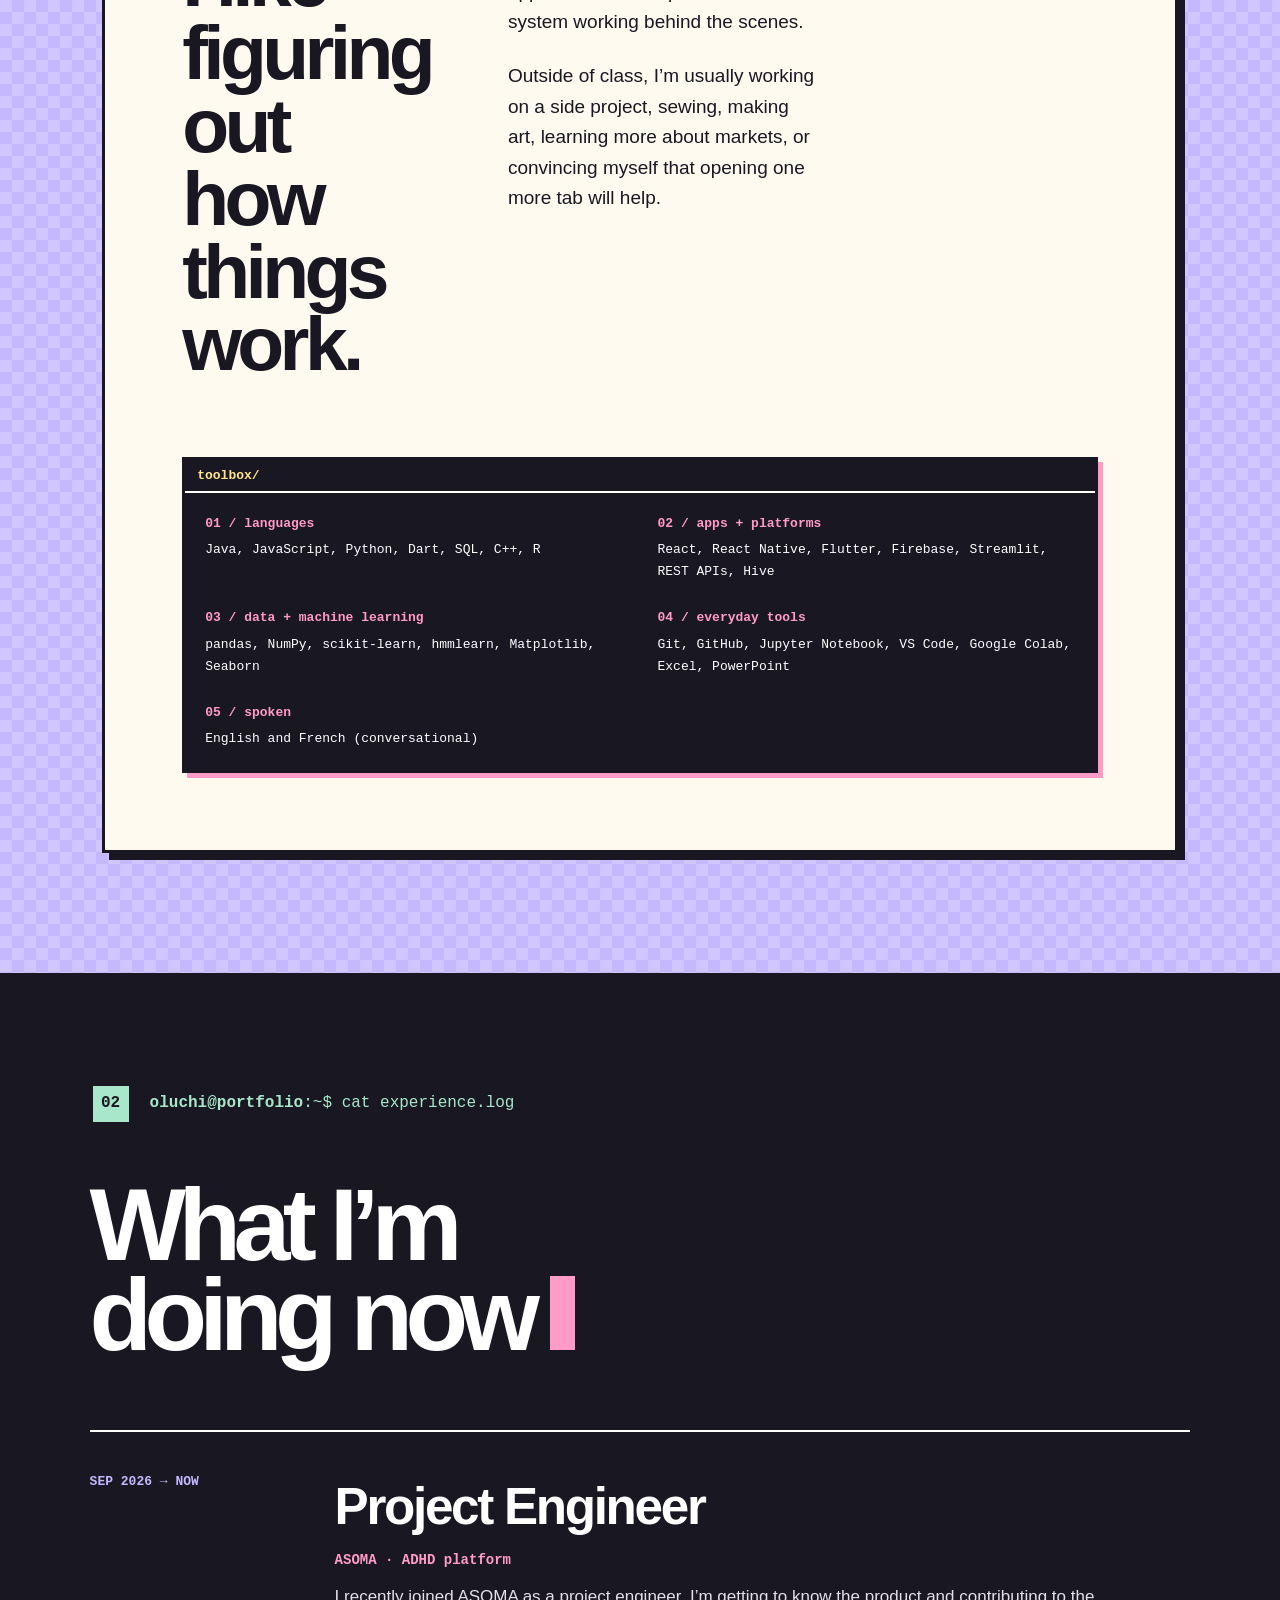
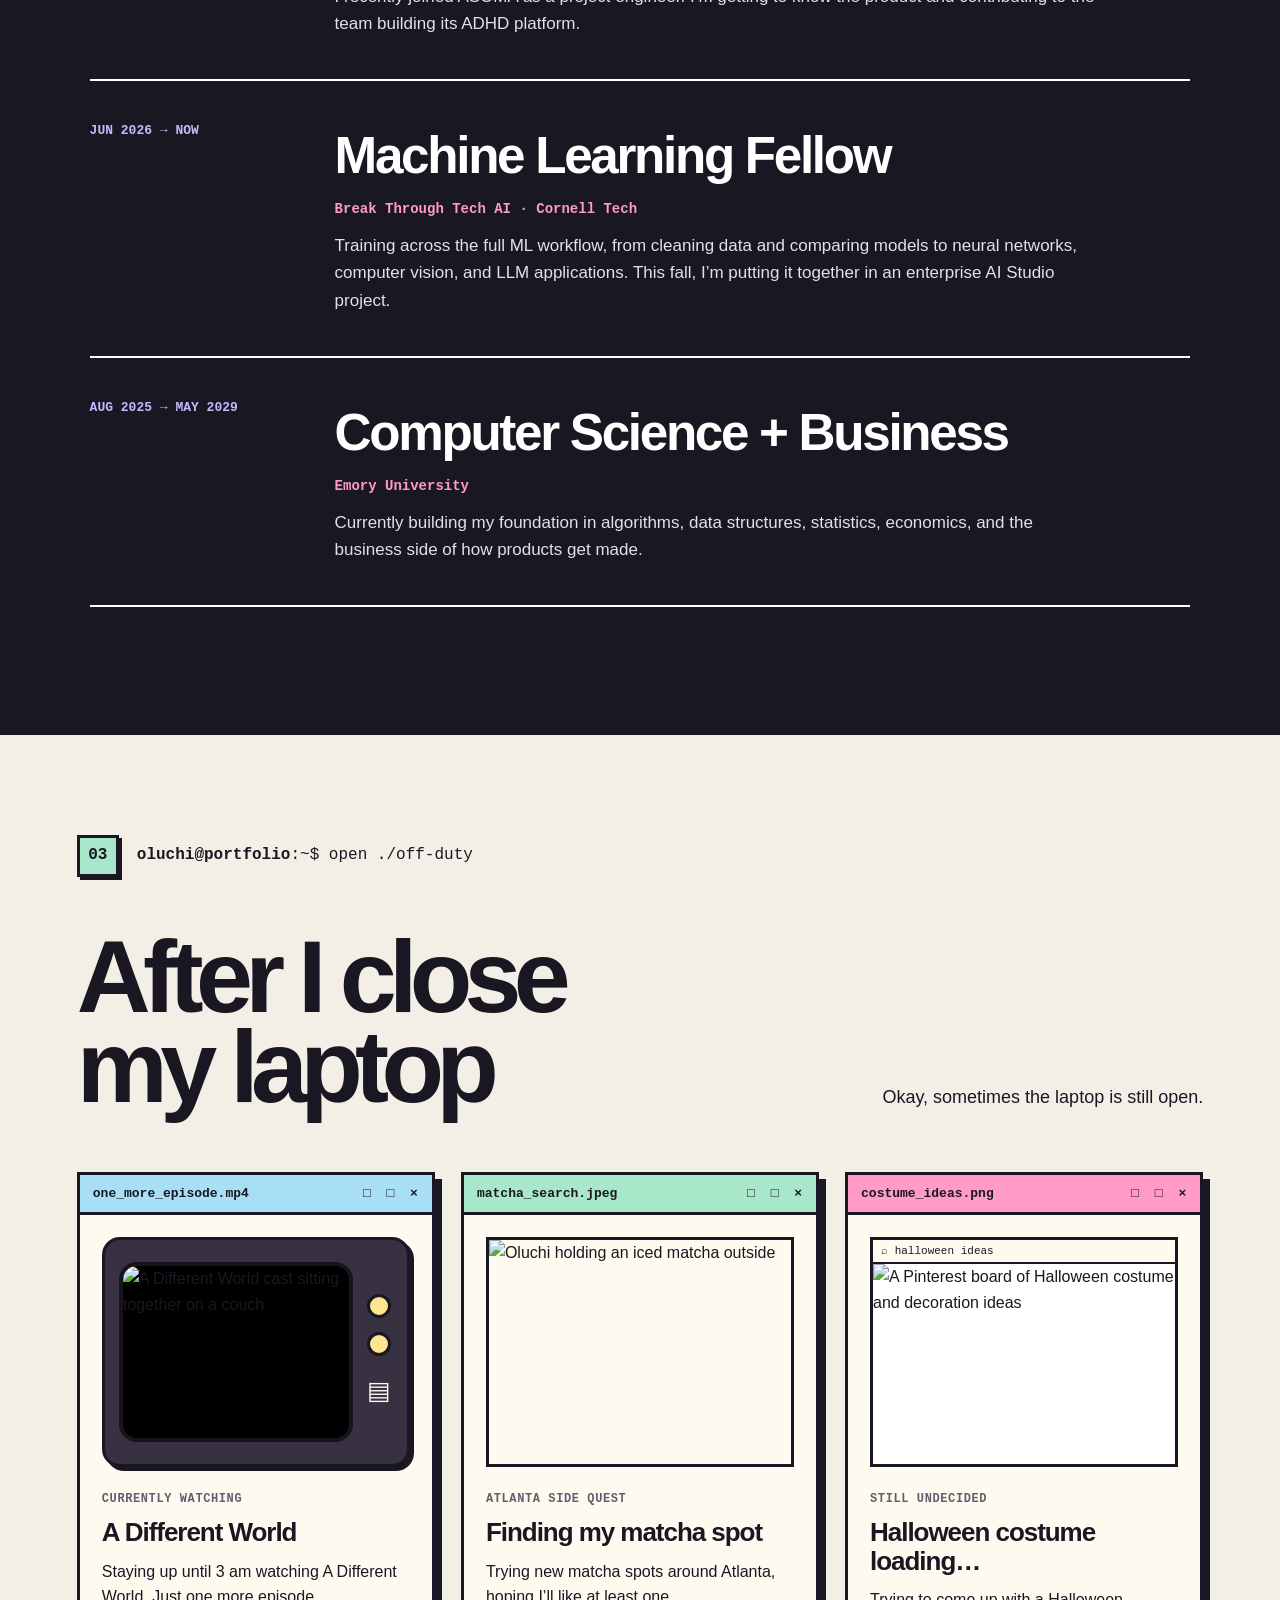
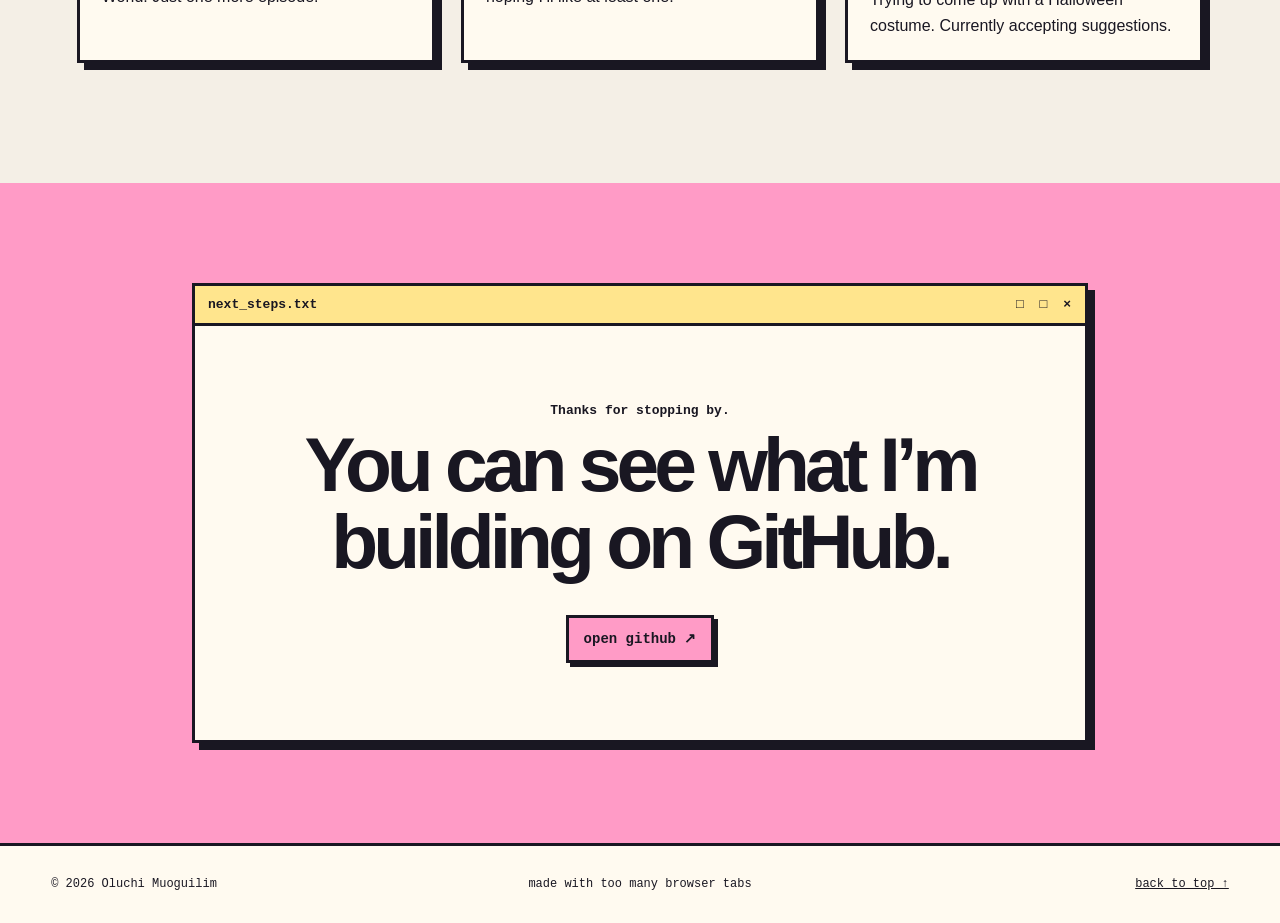
==== commit f0814579: "Update Oluchi's portfolio portrait" ====
--- a/index.html
+++ b/index.html
@@ -27,7 +27,7 @@
     </article>
     <article class="window photo">
       <div class="bar pink"><span>oluchi.jpeg</span><i>□ □ ×</i></div>
-      <figure><img src="assets/oluchi.jpeg" alt="Oluchi smiling and holding up a peace sign"><figcaption><b></b> currently at Emory</figcaption></figure>
+      <figure><img src="assets/oluchi-october.jpeg" alt="Oluchi smiling outside"><figcaption><b></b> currently at Emory</figcaption></figure>
     </article>
     <div class="icons" aria-label="Quick facts">
       <div><span class="folder"></span><small>CS + BBA</small></div>
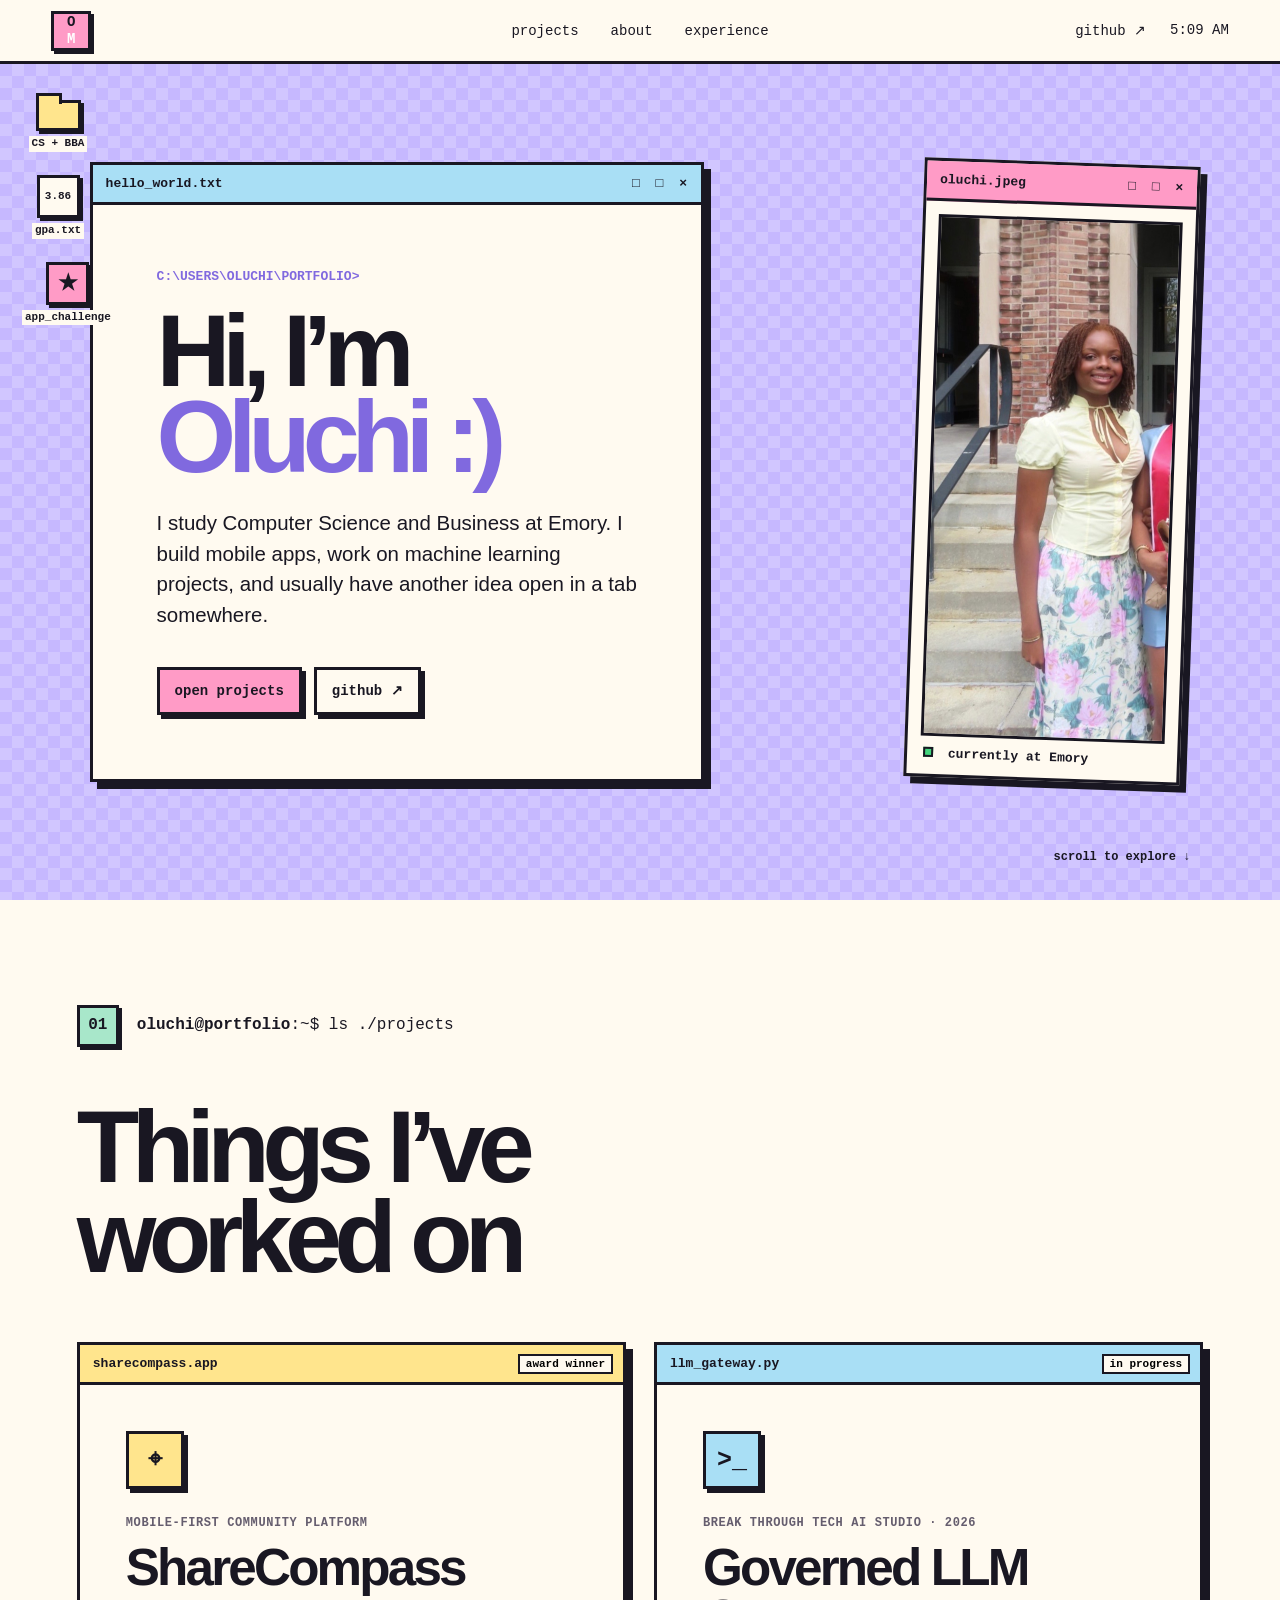
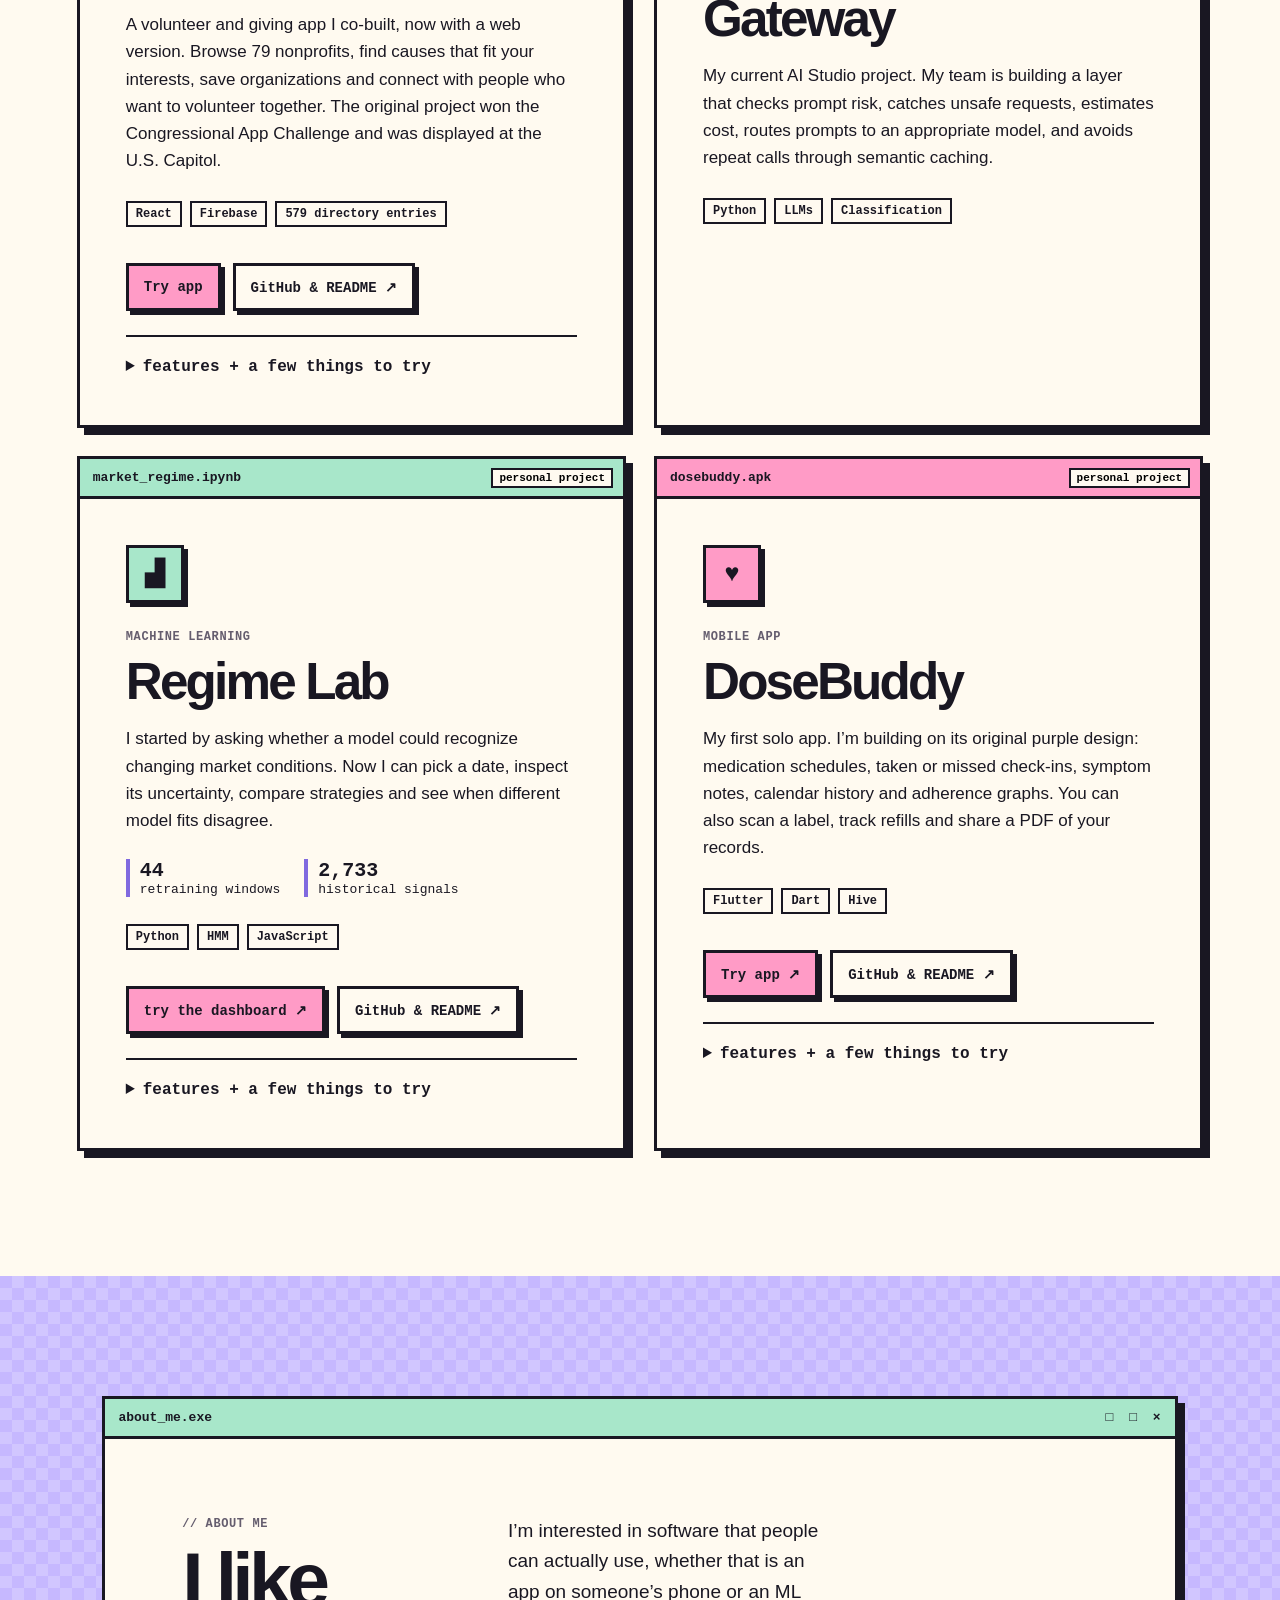
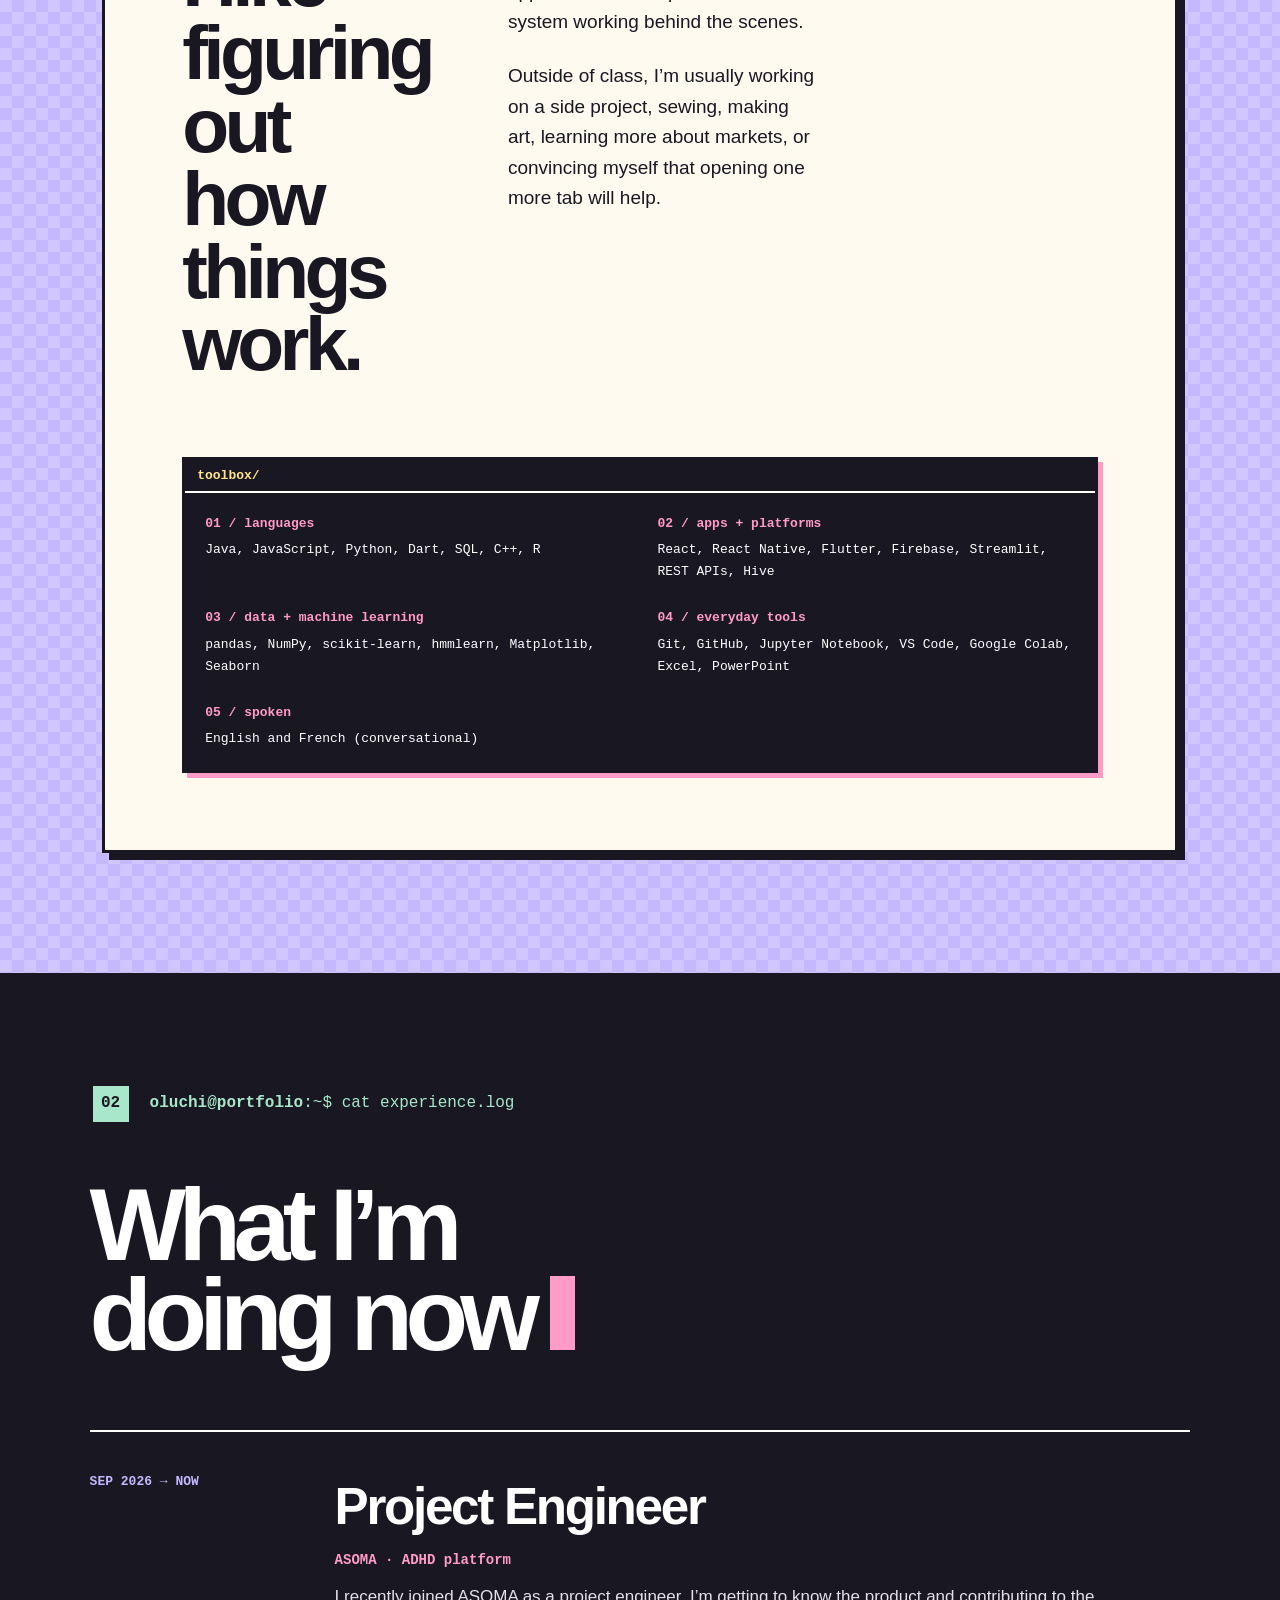
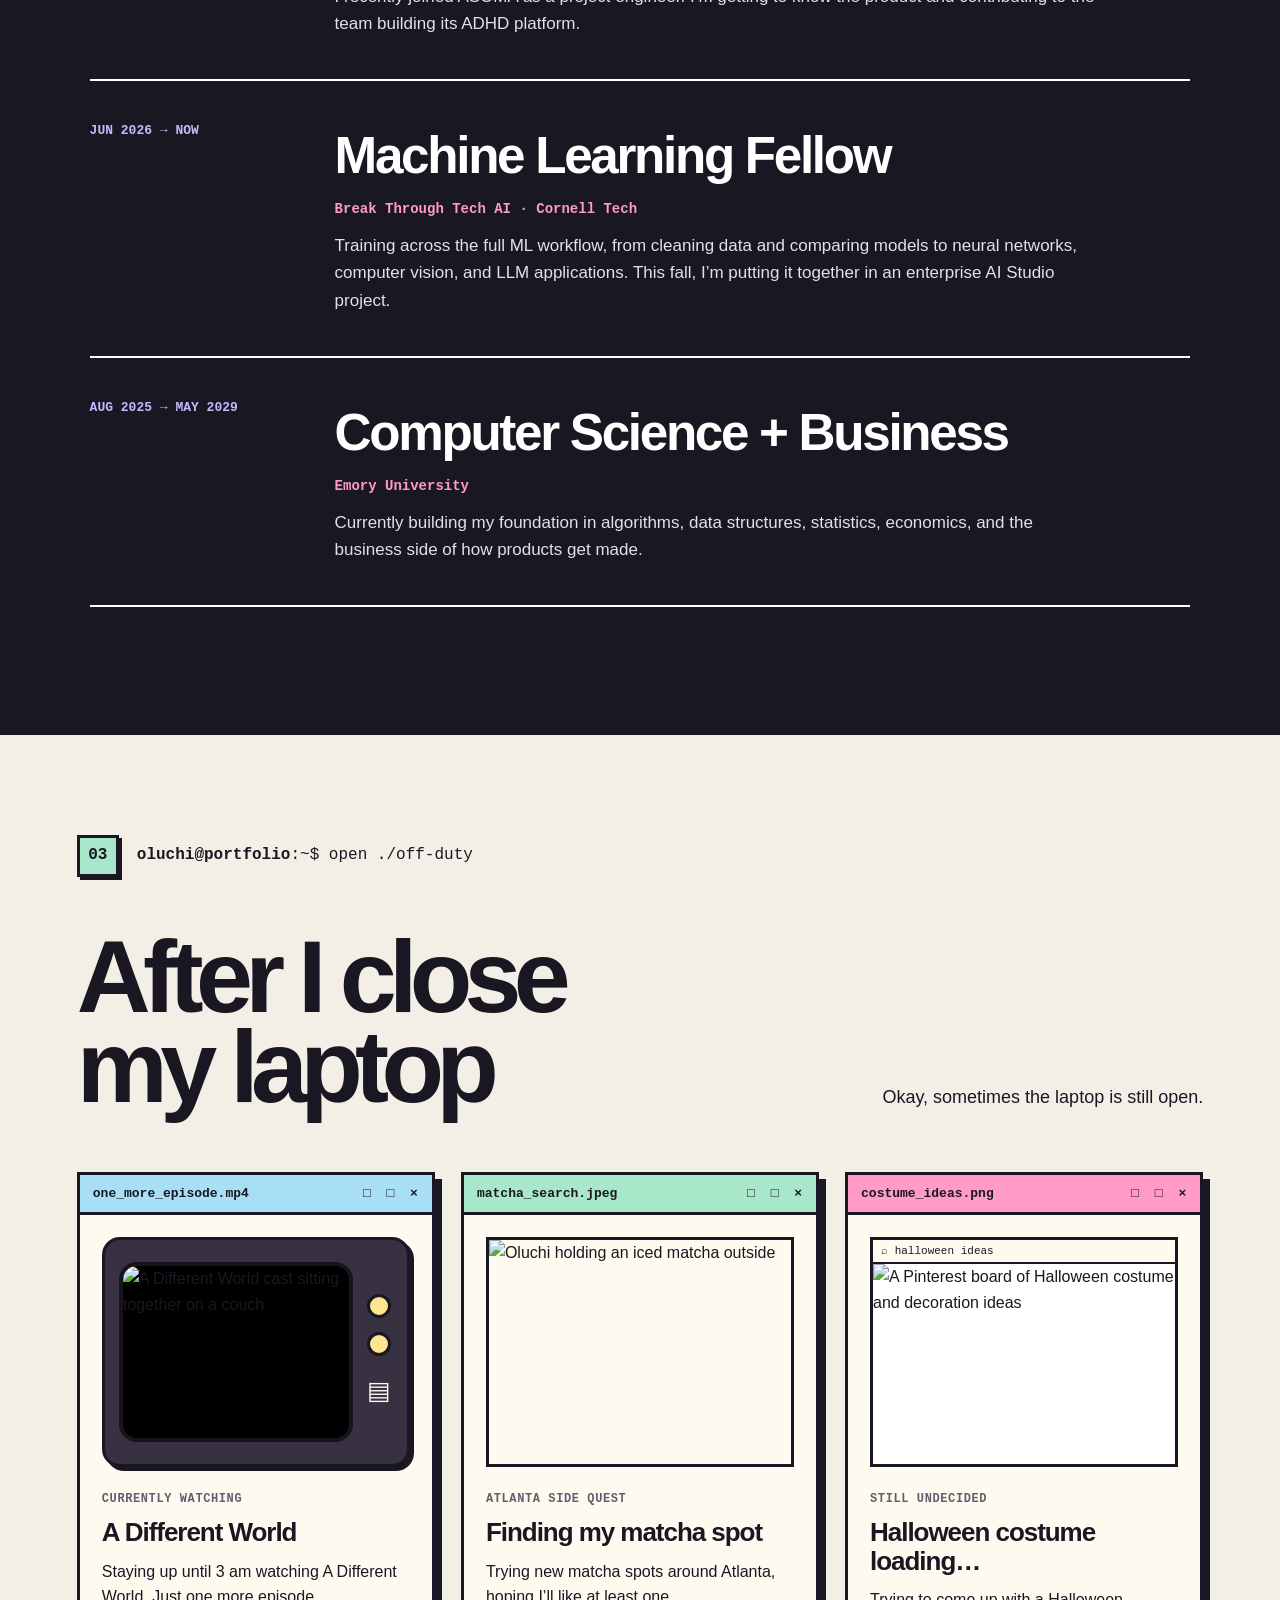
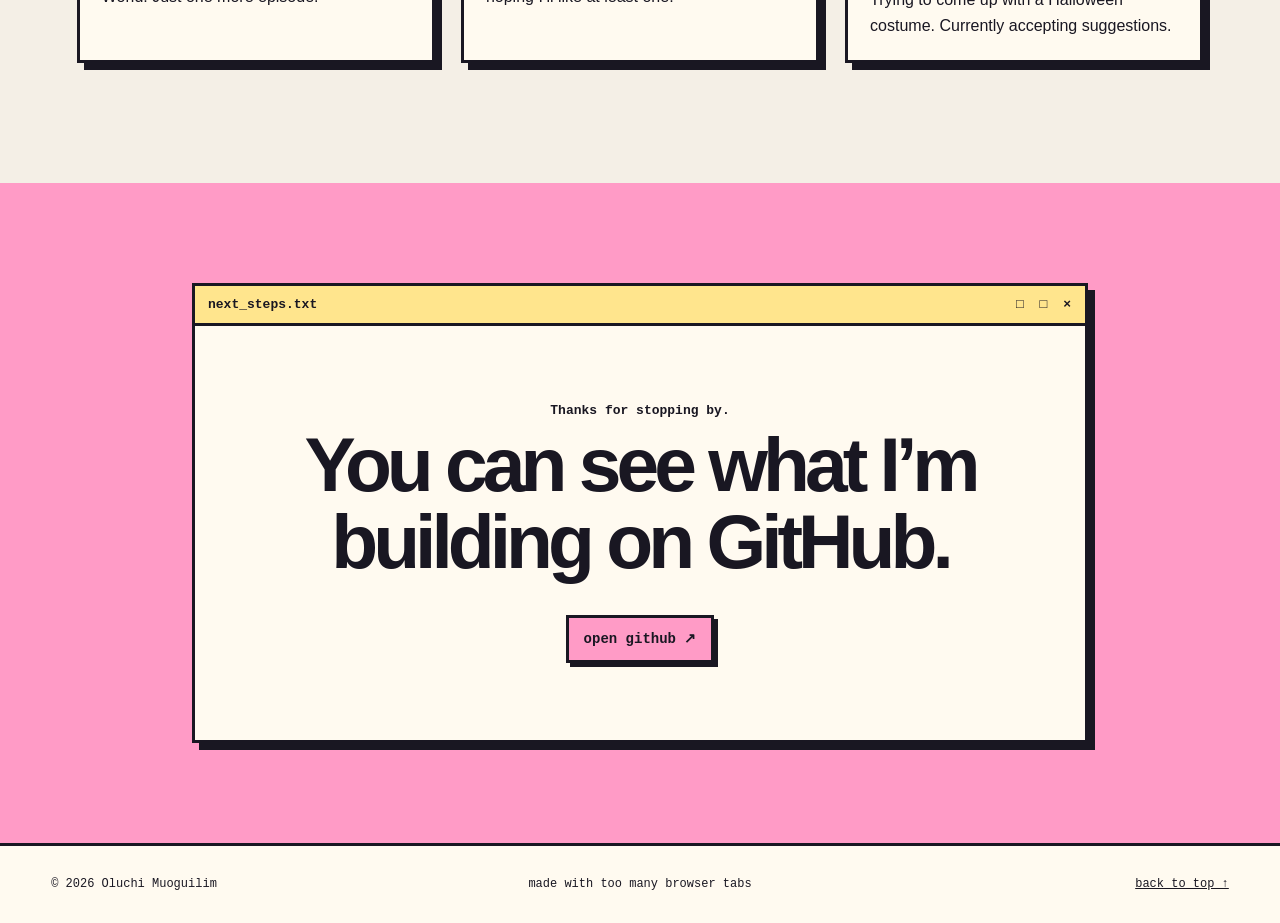
==== commit 9806672c: "Remove projects introduction paragraph" ====
--- a/index.html
+++ b/index.html
@@ -39,7 +39,7 @@
 
   <section class="projects" id="projects">
     <div class="command"><span>01</span><p><b>oluchi@portfolio</b>:~$ ls ./projects</p></div>
-    <div class="section-head"><h2>Things I’ve<br>worked on</h2><p>Some are polished, some are still changing, and all of them taught me something.</p></div>
+    <div class="section-head"><h2>Things I’ve<br>worked on</h2></div>
     <div class="grid">
       <article class="card">
         <div class="bar yellow"><span>sharecompass.app</span><mark>award winner</mark></div>
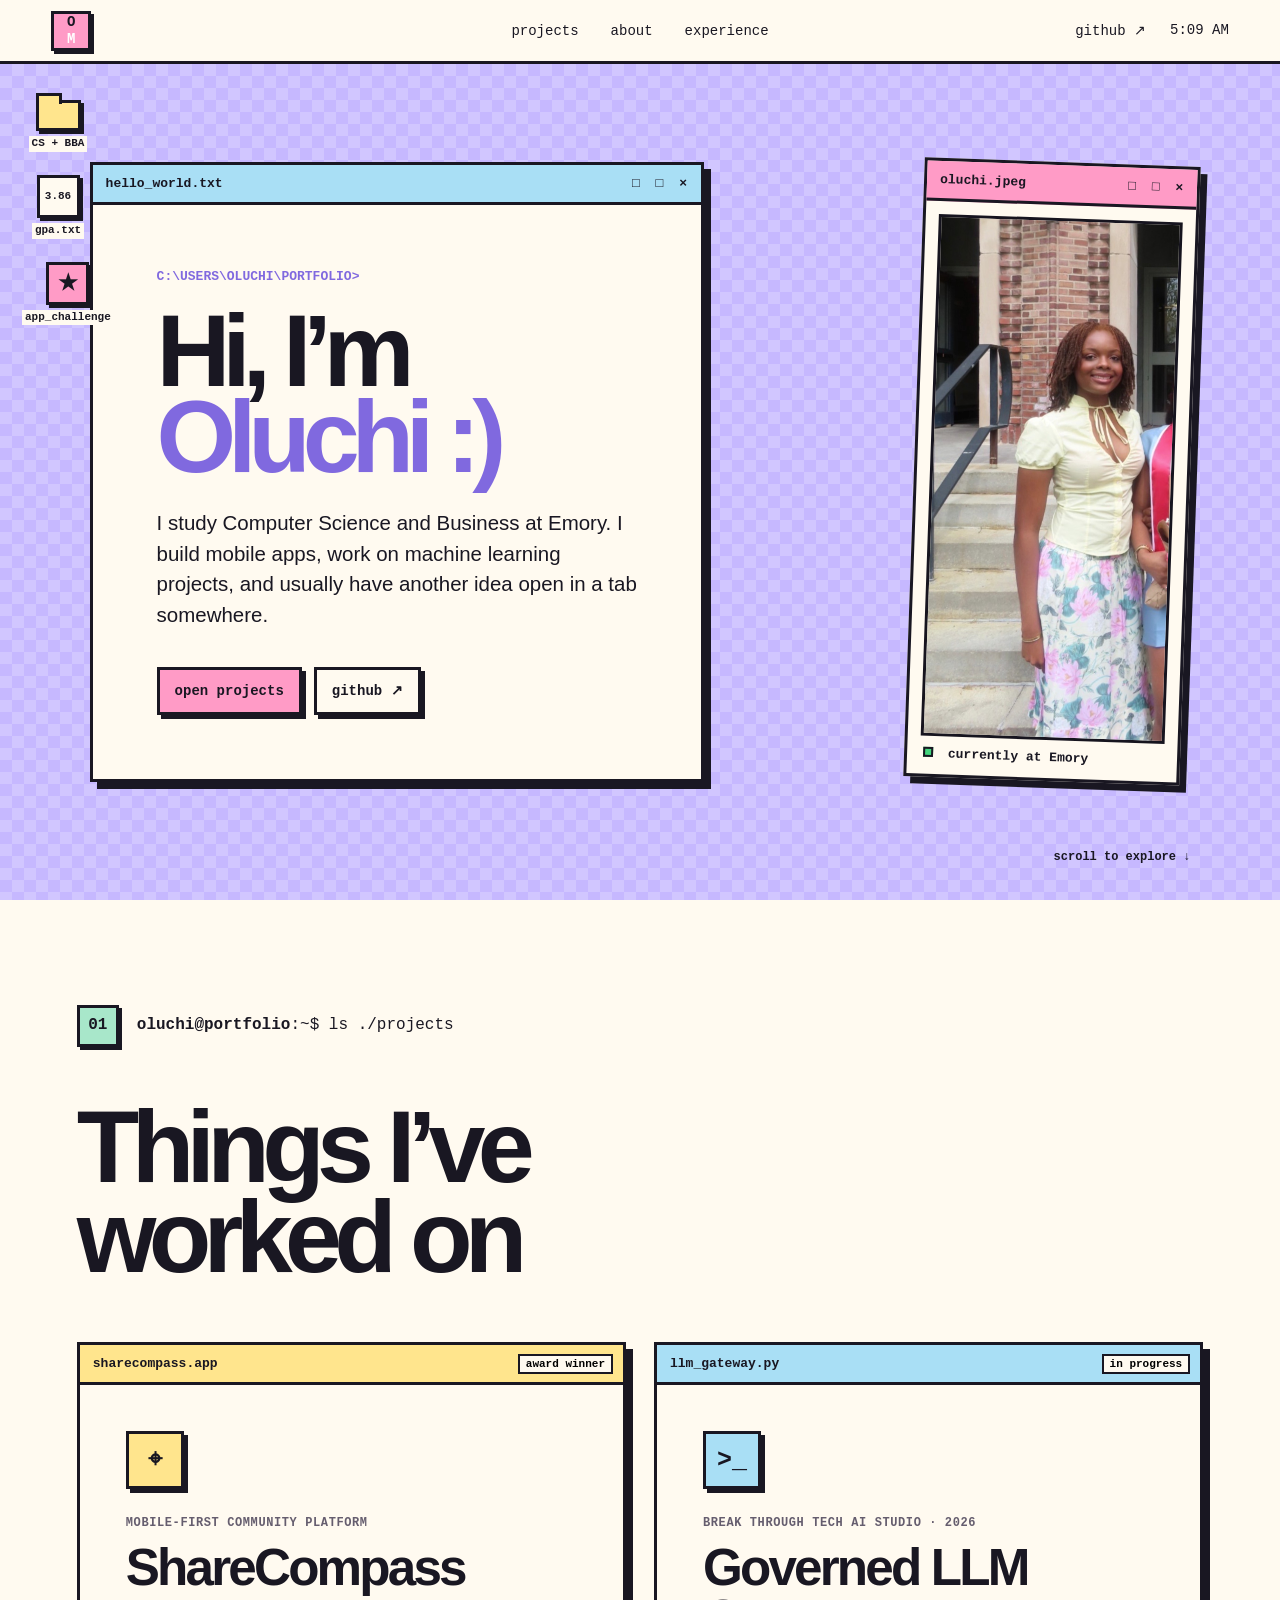
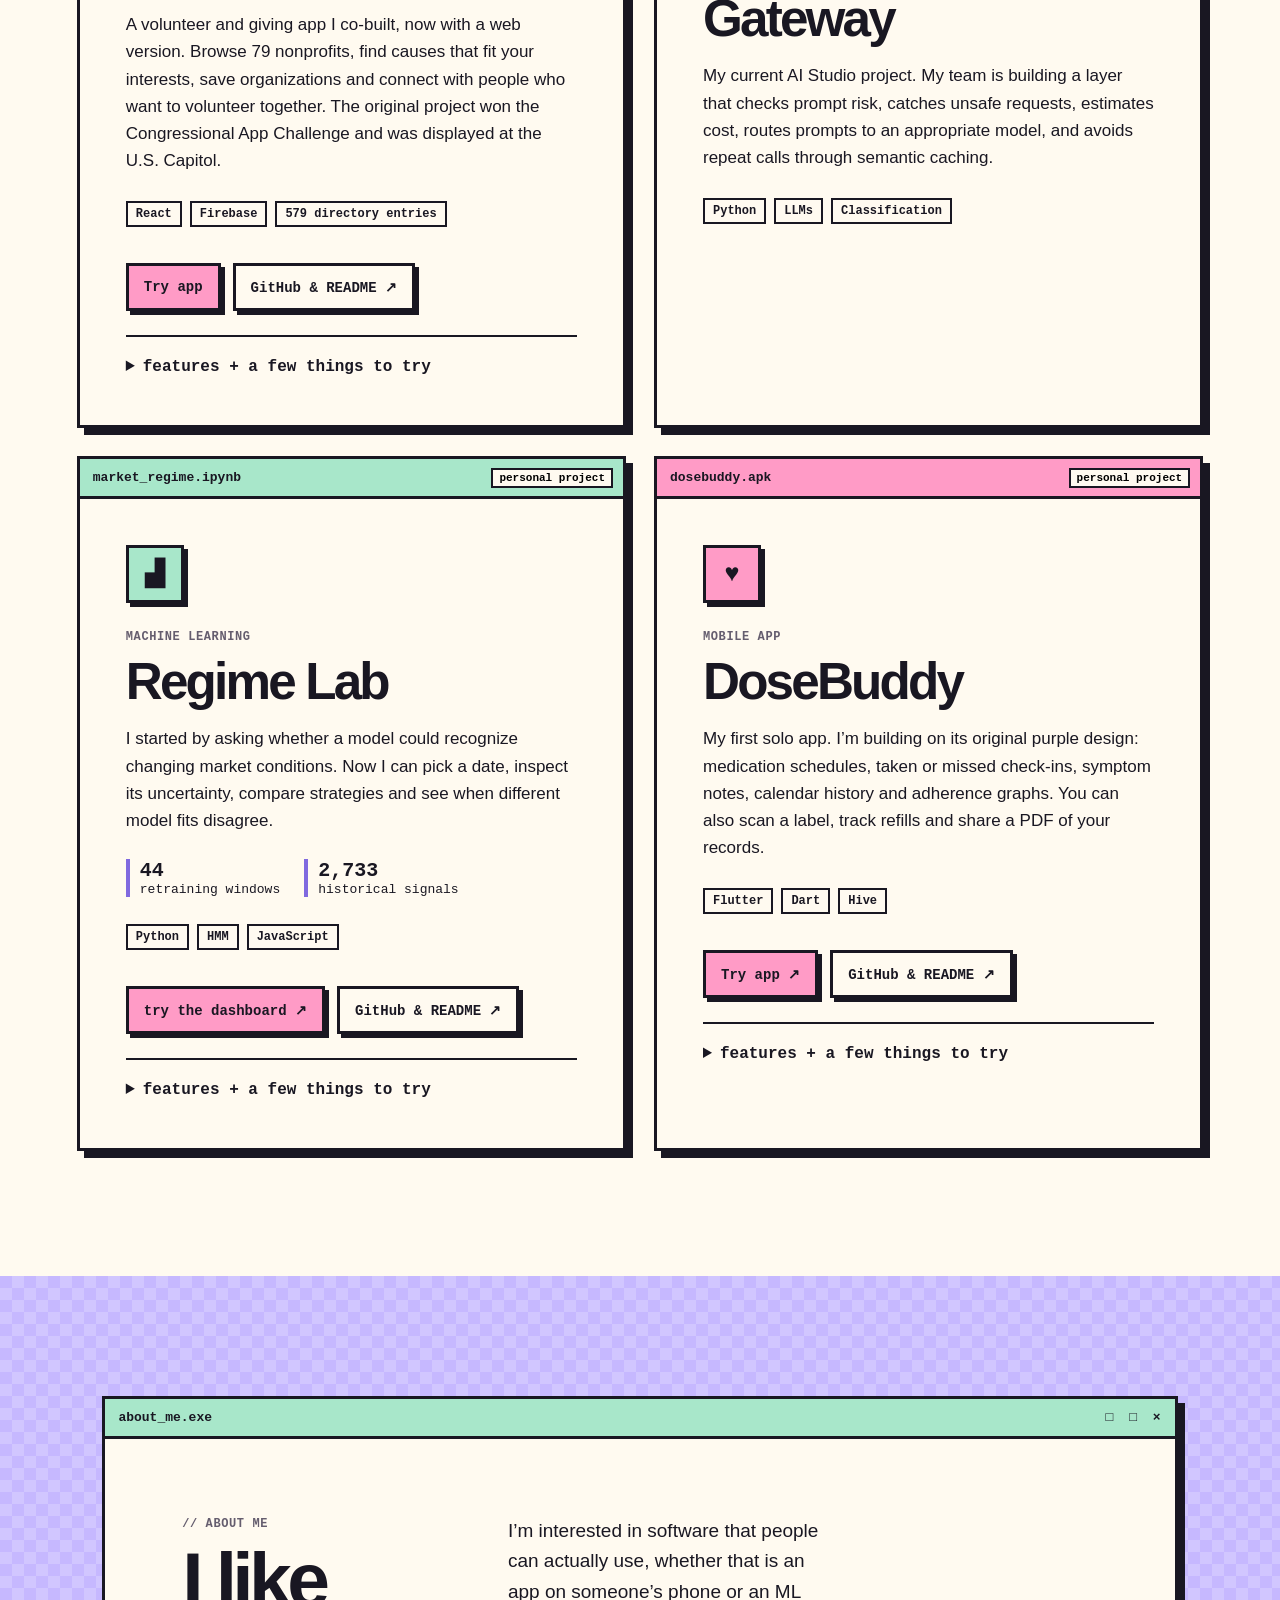
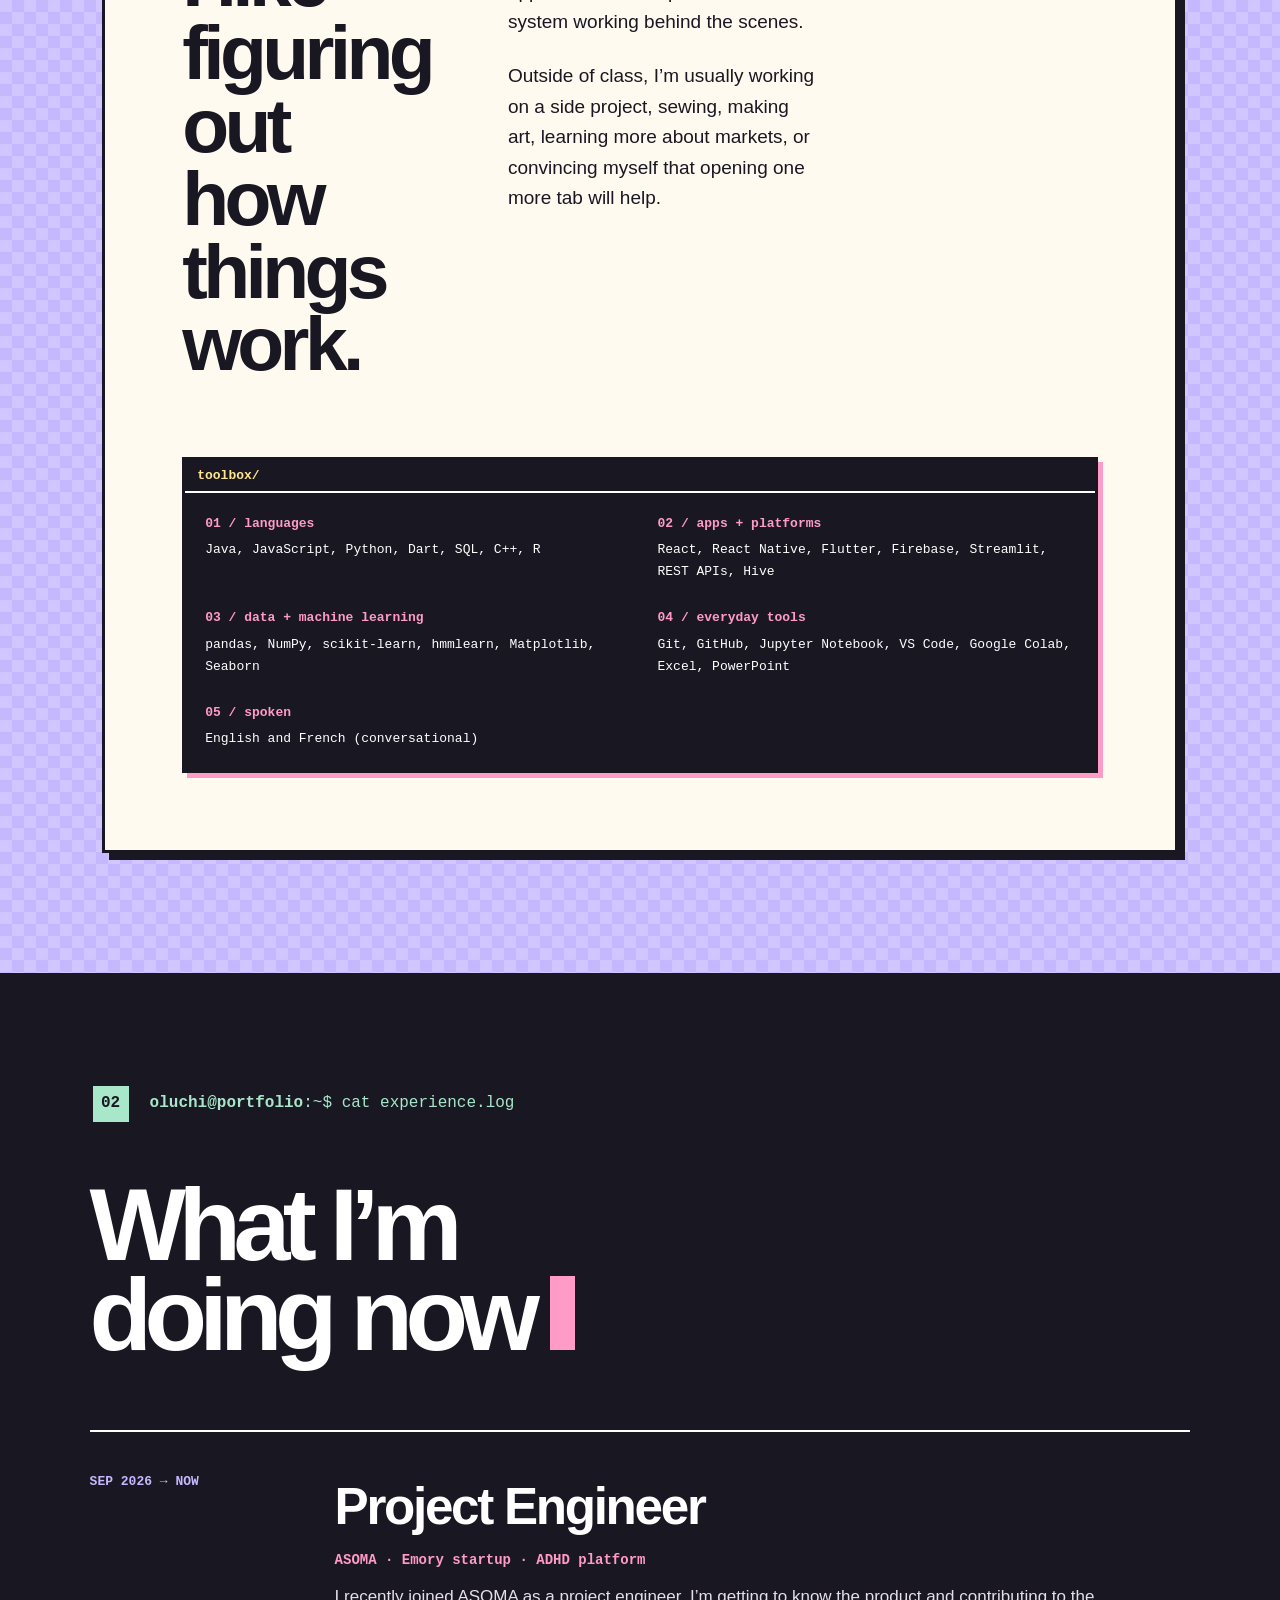
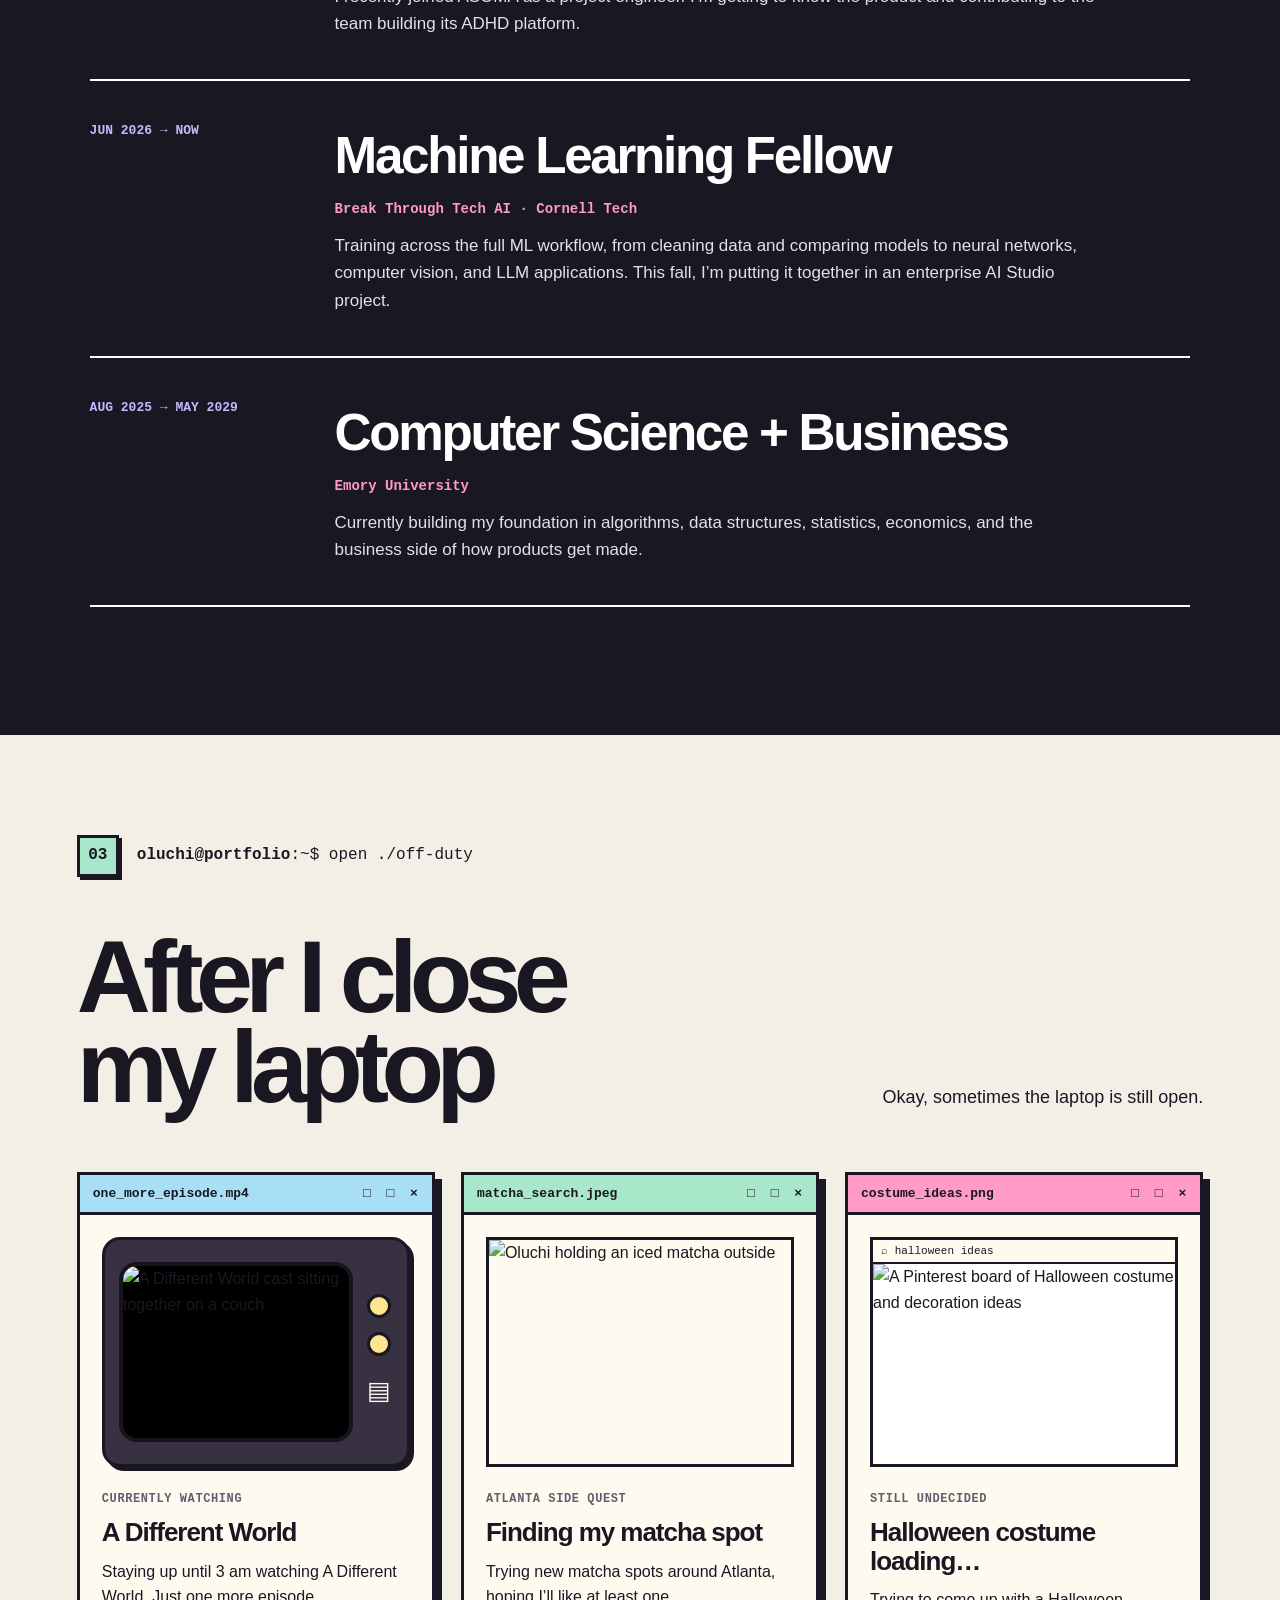
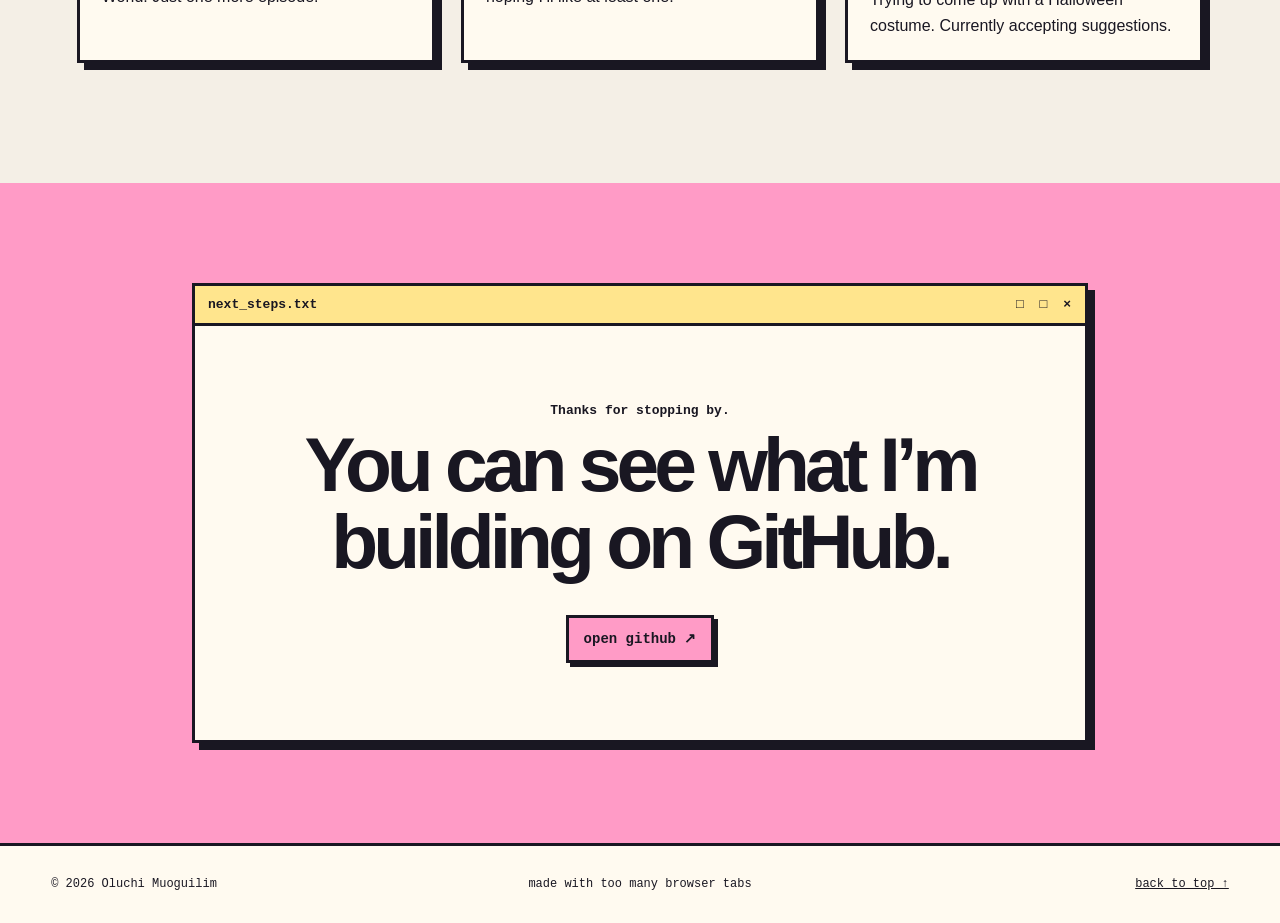
==== commit d38aef2c: "Identify ASOMA as an Emory startup" ====
--- a/index.html
+++ b/index.html
@@ -46,7 +46,7 @@
         <div class="card-body"><div class="app-icon yellow">⌖</div><p class="meta">Mobile-first community platform</p><h3>ShareCompass</h3>
           <p>A volunteer and giving app I co-built, now with a web version. Browse 79 nonprofits, find causes that fit your interests, save organizations and connect with people who want to volunteer together. The original project won the Congressional App Challenge and was displayed at the U.S. Capitol.</p>
           <div class="chips"><span>React</span><span>Firebase</span><span>579 directory entries</span></div>
-          <div class="actions"><a class="button primary" href="https://oluchi-muoguilim.superct3663.chatgpt.site/demos/sharecompass/">Try app</a><a class="button" href="https://github.com/omuoguilim/ShareCompass" target="_blank" rel="noopener noreferrer">GitHub &amp; README ↗</a></div>
+          <div class="actions"><a class="button primary" href="https://omuoguilim.github.io/personal-website/demos/sharecompass/">Try app</a><a class="button" href="https://github.com/omuoguilim/ShareCompass" target="_blank" rel="noopener noreferrer">GitHub &amp; README ↗</a></div>
           
         <details class="project-guide"><summary>features + a few things to try</summary><p>Search and filter organizations; see why they match your interests; follow favorites; use Helping Pair with connection requests; choose whether your profile is discoverable.</p><p><strong>Try this:</strong> Pick a cause, narrow the results, then find one organization you would actually help. Helping Pair needs accounts and an accepted request.</p><p class="demo-note">Donations and volunteering continue on the organizations’ official websites. ShareCompass does not process payments.</p></details></div>
       </article>
@@ -63,7 +63,7 @@
           <p>I started by asking whether a model could recognize changing market conditions. Now I can pick a date, inspect its uncertainty, compare strategies and see when different model fits disagree.</p>
           <div class="stats"><span><b>44</b> retraining windows</span><span><b>2,733</b> historical signals</span></div>
           <div class="chips"><span>Python</span><span>HMM</span><span>JavaScript</span></div>
-          <div class="actions"><a class="button primary" href="https://oluchi-muoguilim.superct3663.chatgpt.site/demos/regime-lab/index.html" target="_blank" rel="noopener noreferrer">try the dashboard ↗</a><a class="button" href="https://github.com/omuoguilim/market-regime-detection-system" target="_blank" rel="noopener noreferrer">GitHub &amp; README ↗</a></div>
+          <div class="actions"><a class="button primary" href="https://omuoguilim.github.io/personal-website/demos/regime-lab/index.html" target="_blank" rel="noopener noreferrer">try the dashboard ↗</a><a class="button" href="https://github.com/omuoguilim/market-regime-detection-system" target="_blank" rel="noopener noreferrer">GitHub &amp; README ↗</a></div>
           
         <details class="project-guide"><summary>features + a few things to try</summary><p>Historical date explorer; probabilities; strategy curves, drawdowns and costs; uncertainty filters; state history; training windows; JSON downloads.</p><p><strong>Try this:</strong> Choose two different dates, compare their probabilities, then open Reliability and find a period where the models disagree.</p><p class="demo-note">Explore historical results here. The Python project includes the training pipeline.</p></details></div>
       </article>
@@ -100,7 +100,7 @@
     <div class="command dark"><span>02</span><p><b>oluchi@portfolio</b>:~$ cat experience.log</p></div>
     <h2>What I’m<br>doing now<span class="cursor"></span></h2>
     <div class="log">
-      <article><time>SEP 2026 → NOW</time><div><h3>Project Engineer</h3><p class="company">ASOMA · ADHD platform</p><p>I recently joined ASOMA as a project engineer. I’m getting to know the product and contributing to the team building its ADHD platform.</p></div></article>
+      <article><time>SEP 2026 → NOW</time><div><h3>Project Engineer</h3><p class="company">ASOMA · Emory startup · ADHD platform</p><p>I recently joined ASOMA as a project engineer. I’m getting to know the product and contributing to the team building its ADHD platform.</p></div></article>
       <article><time>JUN 2026 → NOW</time><div><h3>Machine Learning Fellow</h3><p class="company">Break Through Tech AI · Cornell Tech</p><p>Training across the full ML workflow, from cleaning data and comparing models to neural networks, computer vision, and LLM applications. This fall, I’m putting it together in an enterprise AI Studio project.</p></div></article>
       <article><time>AUG 2025 → MAY 2029</time><div><h3>Computer Science + Business</h3><p class="company">Emory University</p><p>Currently building my foundation in algorithms, data structures, statistics, economics, and the business side of how products get made.</p></div></article>
     </div>
@@ -111,9 +111,9 @@
     <div class="command"><span>03</span><p><b>oluchi@portfolio</b>:~$ open ./off-duty</p></div>
     <div class="section-head"><h2>After I close<br>my laptop</h2><p>Okay, sometimes the laptop is still open.</p></div>
     <div class="activity-grid">
-      <article class="activity window"><div class="bar blue"><span>one_more_episode.mp4</span><i>□ □ ×</i></div><div class="activity-body"><div class="retro-tv"><div class="tv-screen"><img src="https://oluchi-muoguilim.superct3663.chatgpt.site/assets/a-different-world.webp" loading="lazy" alt="A Different World cast sitting together on a couch"></div><div class="tv-controls" aria-hidden="true"><b></b><b></b><span>▤</span></div></div><p class="meta">CURRENTLY WATCHING</p><h3>A Different World</h3><p>Staying up until 3 am watching A Different World. Just one more episode.</p></div></article>
-      <article class="activity window"><div class="bar mint"><span>matcha_search.jpeg</span><i>□ □ ×</i></div><div class="activity-body"><img class="activity-photo" src="https://oluchi-muoguilim.superct3663.chatgpt.site/assets/matcha.webp" loading="lazy" alt="Oluchi holding an iced matcha outside"><p class="meta">ATLANTA SIDE QUEST</p><h3>Finding my matcha spot</h3><p>Trying new matcha spots around Atlanta, hoping I’ll like at least one.</p></div></article>
-      <article class="activity window"><div class="bar pink"><span>costume_ideas.png</span><i>□ □ ×</i></div><div class="activity-body"><div class="mini-browser"><div class="address">⌕ halloween ideas</div><img src="https://oluchi-muoguilim.superct3663.chatgpt.site/assets/halloween-ideas.webp" loading="lazy" alt="A Pinterest board of Halloween costume and decoration ideas"></div><p class="meta">STILL UNDECIDED</p><h3>Halloween costume loading…</h3><p>Trying to come up with a Halloween costume. Currently accepting suggestions.</p></div></article>
+      <article class="activity window"><div class="bar blue"><span>one_more_episode.mp4</span><i>□ □ ×</i></div><div class="activity-body"><div class="retro-tv"><div class="tv-screen"><img src="https://omuoguilim.github.io/personal-website/assets/a-different-world.webp" loading="lazy" alt="A Different World cast sitting together on a couch"></div><div class="tv-controls" aria-hidden="true"><b></b><b></b><span>▤</span></div></div><p class="meta">CURRENTLY WATCHING</p><h3>A Different World</h3><p>Staying up until 3 am watching A Different World. Just one more episode.</p></div></article>
+      <article class="activity window"><div class="bar mint"><span>matcha_search.jpeg</span><i>□ □ ×</i></div><div class="activity-body"><img class="activity-photo" src="https://omuoguilim.github.io/personal-website/assets/matcha.webp" loading="lazy" alt="Oluchi holding an iced matcha outside"><p class="meta">ATLANTA SIDE QUEST</p><h3>Finding my matcha spot</h3><p>Trying new matcha spots around Atlanta, hoping I’ll like at least one.</p></div></article>
+      <article class="activity window"><div class="bar pink"><span>costume_ideas.png</span><i>□ □ ×</i></div><div class="activity-body"><div class="mini-browser"><div class="address">⌕ halloween ideas</div><img src="https://omuoguilim.github.io/personal-website/assets/halloween-ideas.webp" loading="lazy" alt="A Pinterest board of Halloween costume and decoration ideas"></div><p class="meta">STILL UNDECIDED</p><h3>Halloween costume loading…</h3><p>Trying to come up with a Halloween costume. Currently accepting suggestions.</p></div></article>
     </div>
   </section>
 
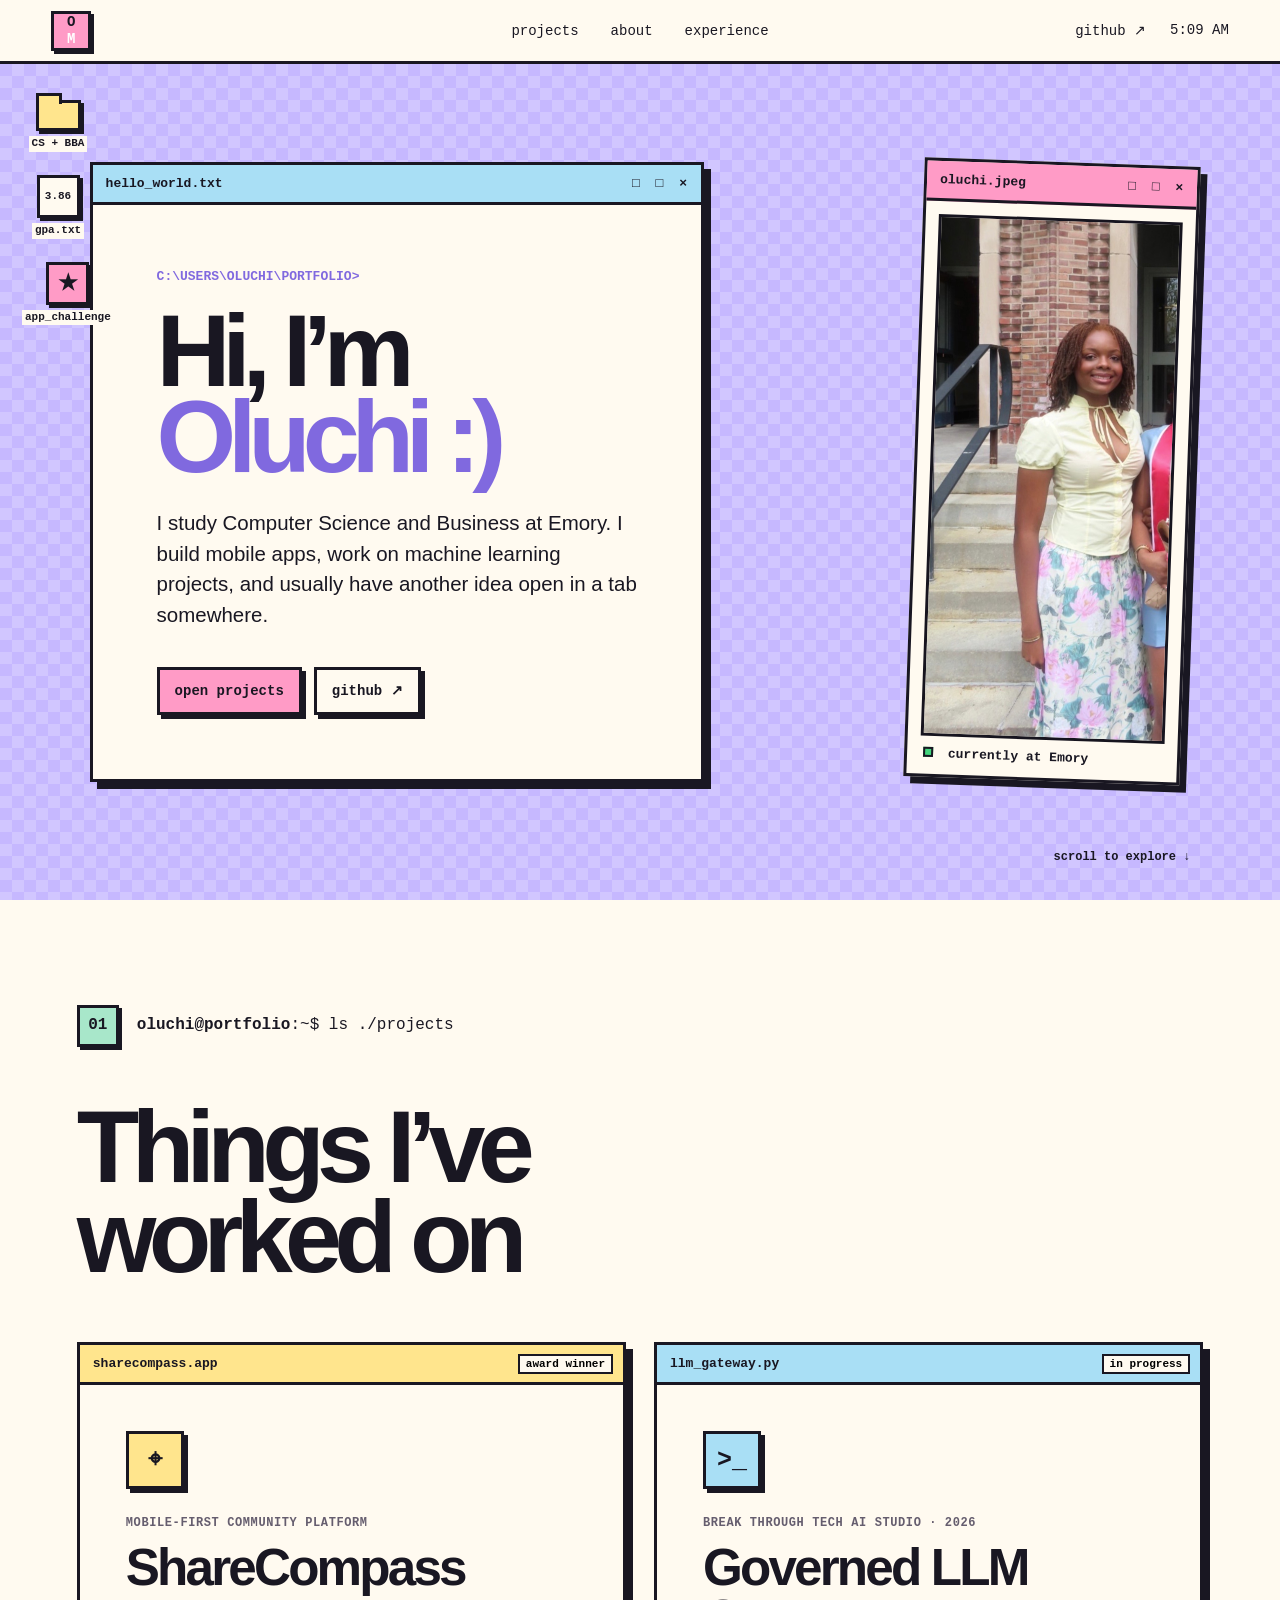
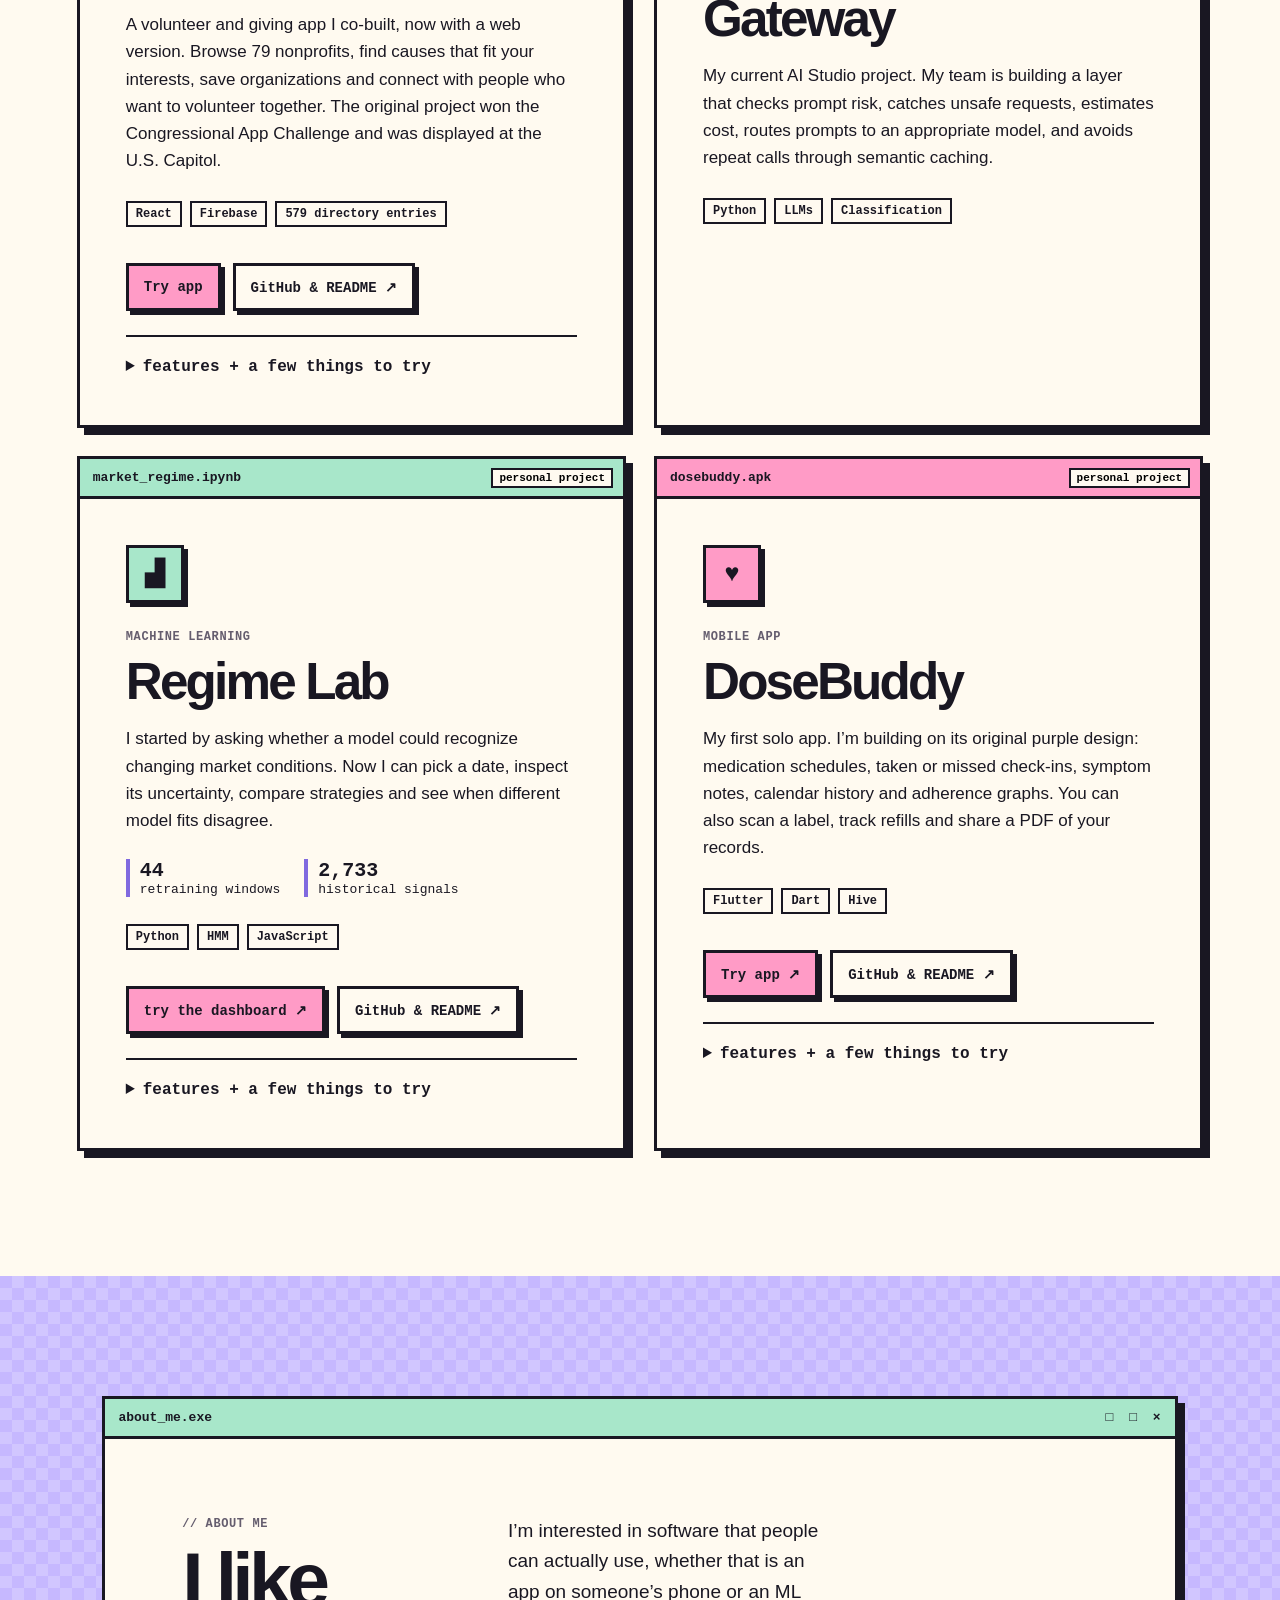
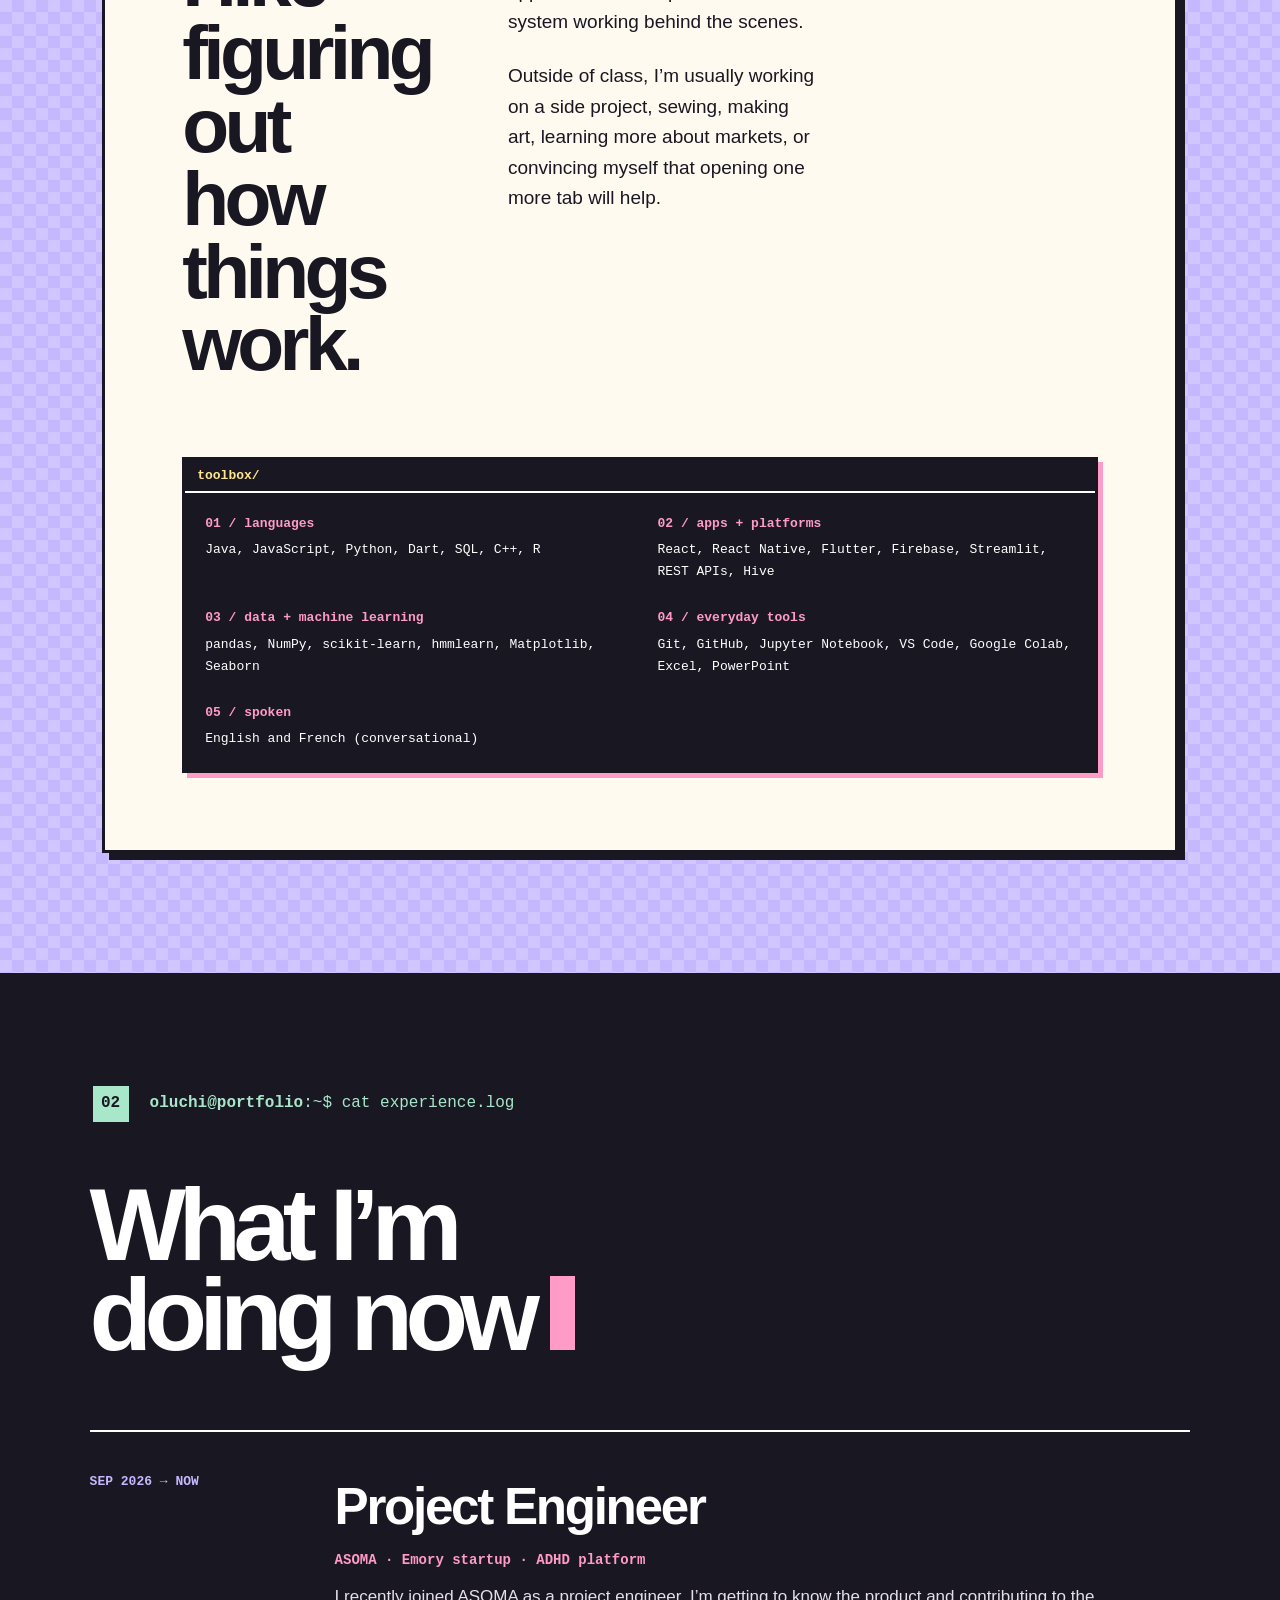
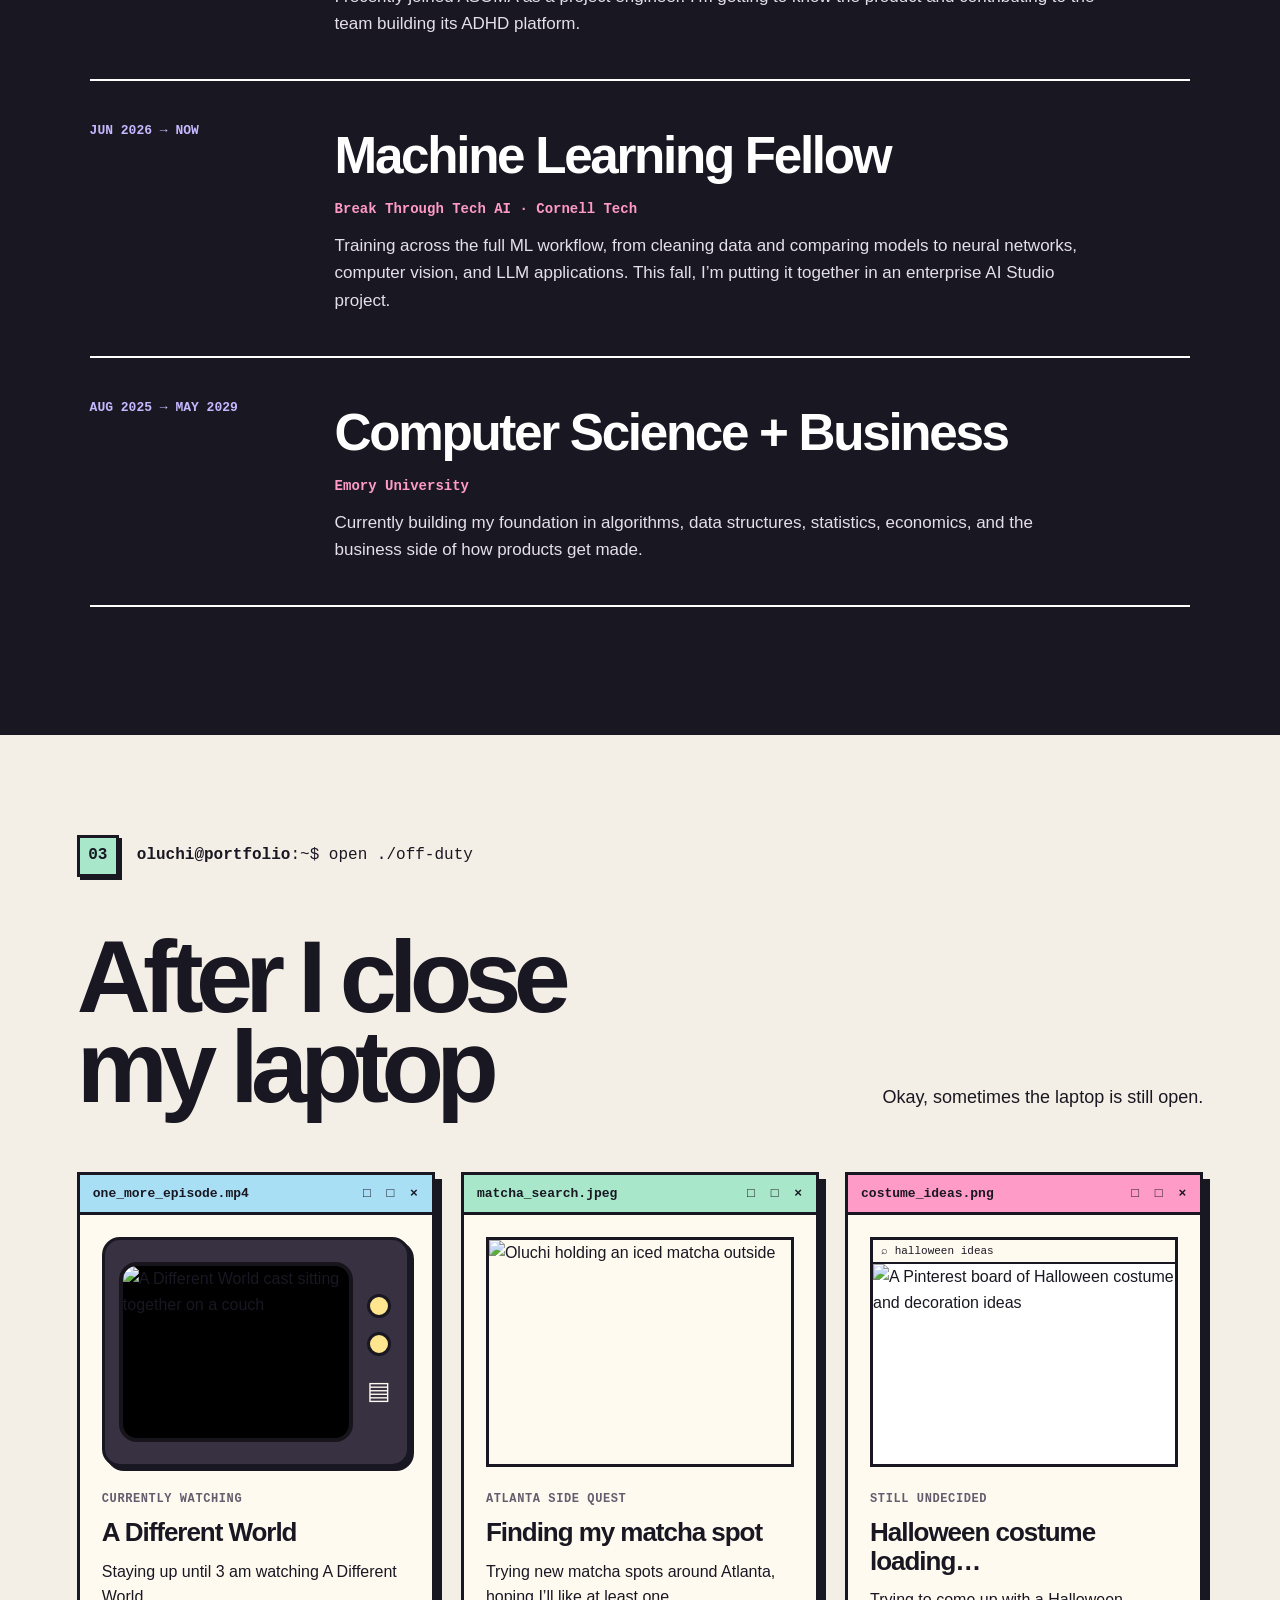
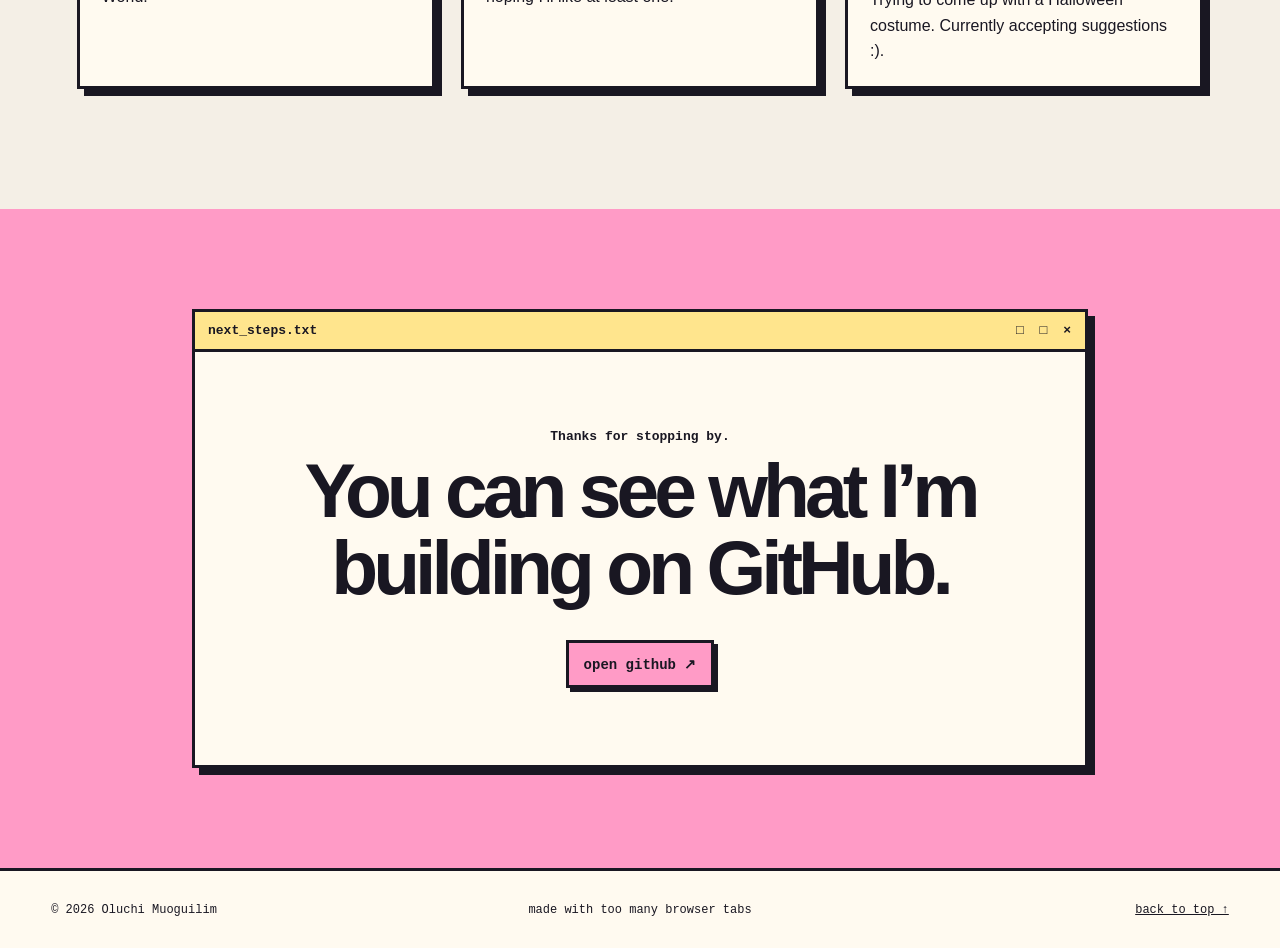
==== commit 19378310: "Duplicate activity entries for watching and costume ideas just editing some corny thing out" ====
--- a/index.html
+++ b/index.html
@@ -111,9 +111,9 @@
     <div class="command"><span>03</span><p><b>oluchi@portfolio</b>:~$ open ./off-duty</p></div>
     <div class="section-head"><h2>After I close<br>my laptop</h2><p>Okay, sometimes the laptop is still open.</p></div>
     <div class="activity-grid">
-      <article class="activity window"><div class="bar blue"><span>one_more_episode.mp4</span><i>□ □ ×</i></div><div class="activity-body"><div class="retro-tv"><div class="tv-screen"><img src="https://omuoguilim.github.io/personal-website/assets/a-different-world.webp" loading="lazy" alt="A Different World cast sitting together on a couch"></div><div class="tv-controls" aria-hidden="true"><b></b><b></b><span>▤</span></div></div><p class="meta">CURRENTLY WATCHING</p><h3>A Different World</h3><p>Staying up until 3 am watching A Different World. Just one more episode.</p></div></article>
+      <article class="activity window"><div class="bar blue"><span>one_more_episode.mp4</span><i>□ □ ×</i></div><div class="activity-body"><div class="retro-tv"><div class="tv-screen"><img src="https://omuoguilim.github.io/personal-website/assets/a-different-world.webp" loading="lazy" alt="A Different World cast sitting together on a couch"></div><div class="tv-controls" aria-hidden="true"><b></b><b></b><span>▤</span></div></div><p class="meta">CURRENTLY WATCHING</p><h3>A Different World</h3><p>Staying up until 3 am watching A Different World.</p></div></article>
       <article class="activity window"><div class="bar mint"><span>matcha_search.jpeg</span><i>□ □ ×</i></div><div class="activity-body"><img class="activity-photo" src="https://omuoguilim.github.io/personal-website/assets/matcha.webp" loading="lazy" alt="Oluchi holding an iced matcha outside"><p class="meta">ATLANTA SIDE QUEST</p><h3>Finding my matcha spot</h3><p>Trying new matcha spots around Atlanta, hoping I’ll like at least one.</p></div></article>
-      <article class="activity window"><div class="bar pink"><span>costume_ideas.png</span><i>□ □ ×</i></div><div class="activity-body"><div class="mini-browser"><div class="address">⌕ halloween ideas</div><img src="https://omuoguilim.github.io/personal-website/assets/halloween-ideas.webp" loading="lazy" alt="A Pinterest board of Halloween costume and decoration ideas"></div><p class="meta">STILL UNDECIDED</p><h3>Halloween costume loading…</h3><p>Trying to come up with a Halloween costume. Currently accepting suggestions.</p></div></article>
+      <article class="activity window"><div class="bar pink"><span>costume_ideas.png</span><i>□ □ ×</i></div><div class="activity-body"><div class="mini-browser"><div class="address">⌕ halloween ideas</div><img src="https://omuoguilim.github.io/personal-website/assets/halloween-ideas.webp" loading="lazy" alt="A Pinterest board of Halloween costume and decoration ideas"></div><p class="meta">STILL UNDECIDED</p><h3>Halloween costume loading…</h3><p>Trying to come up with a Halloween costume. Currently accepting suggestions :).</p></div></article>
     </div>
   </section>
 
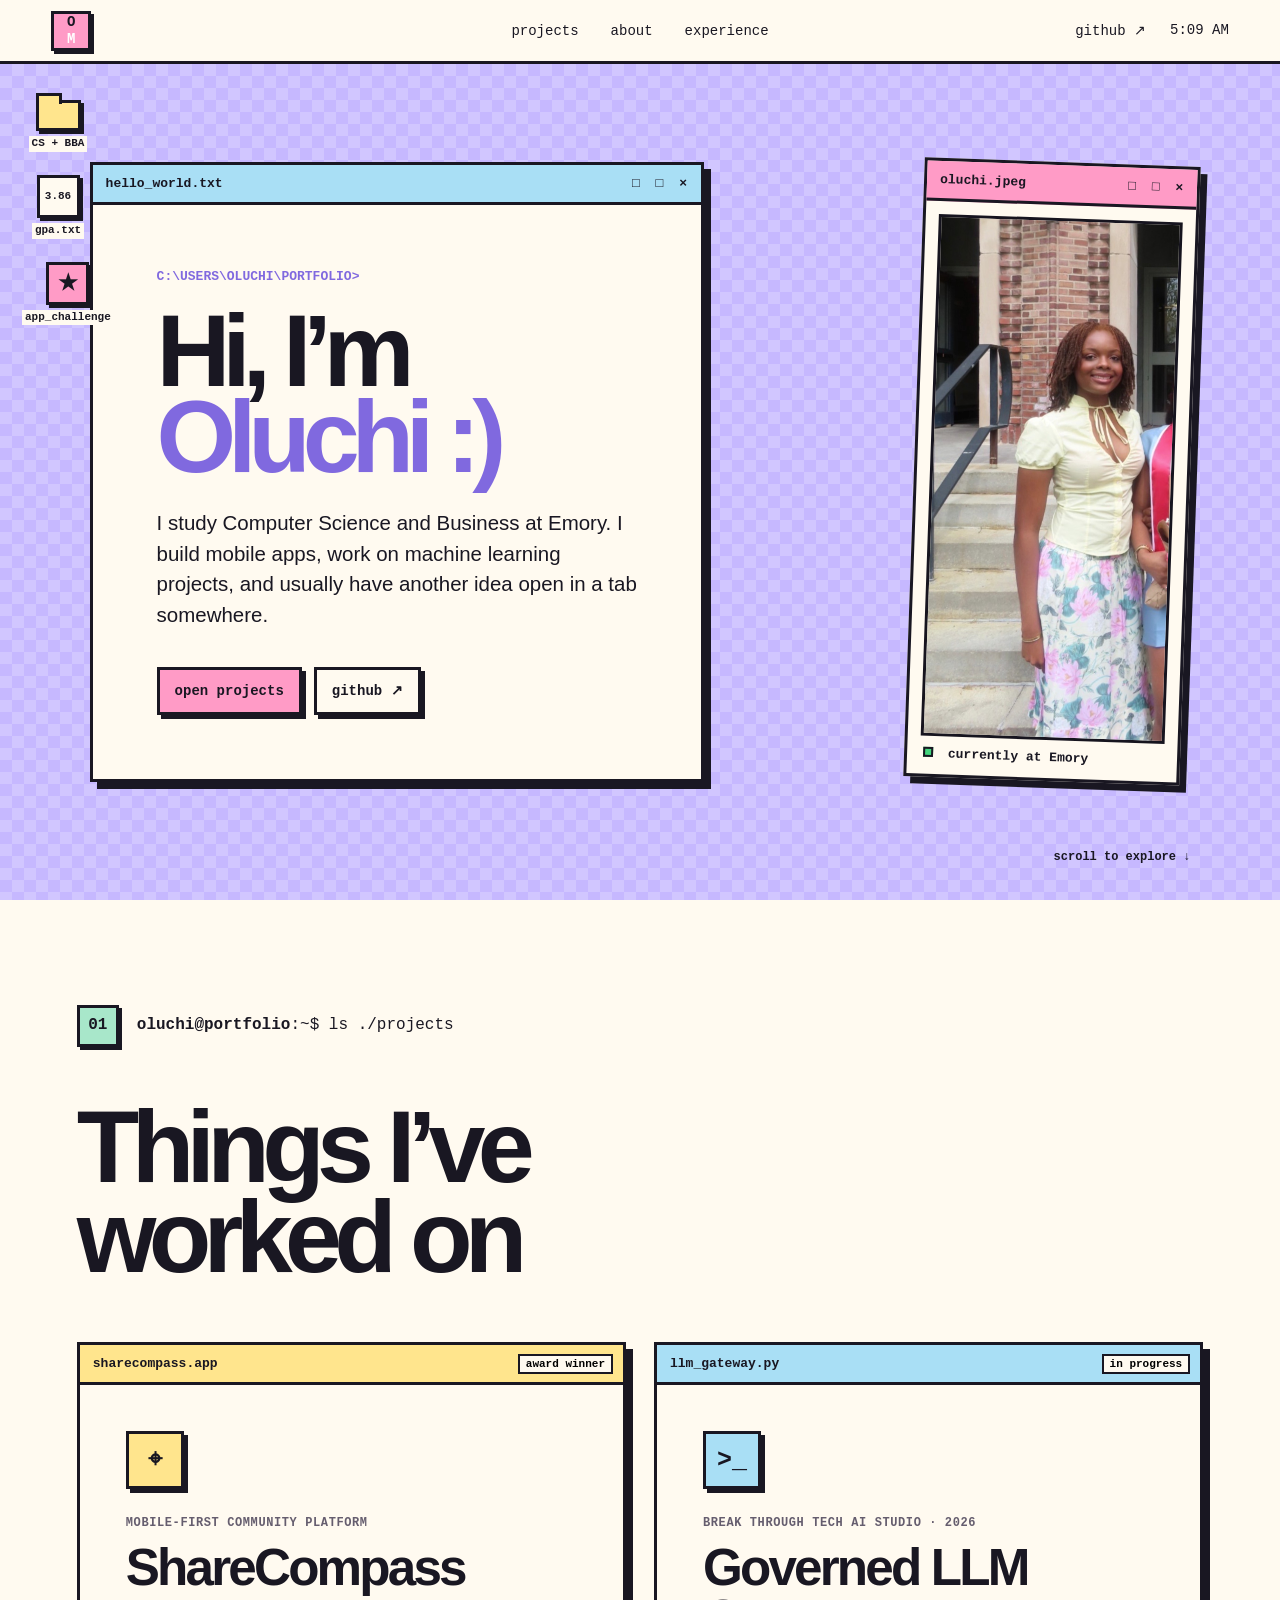
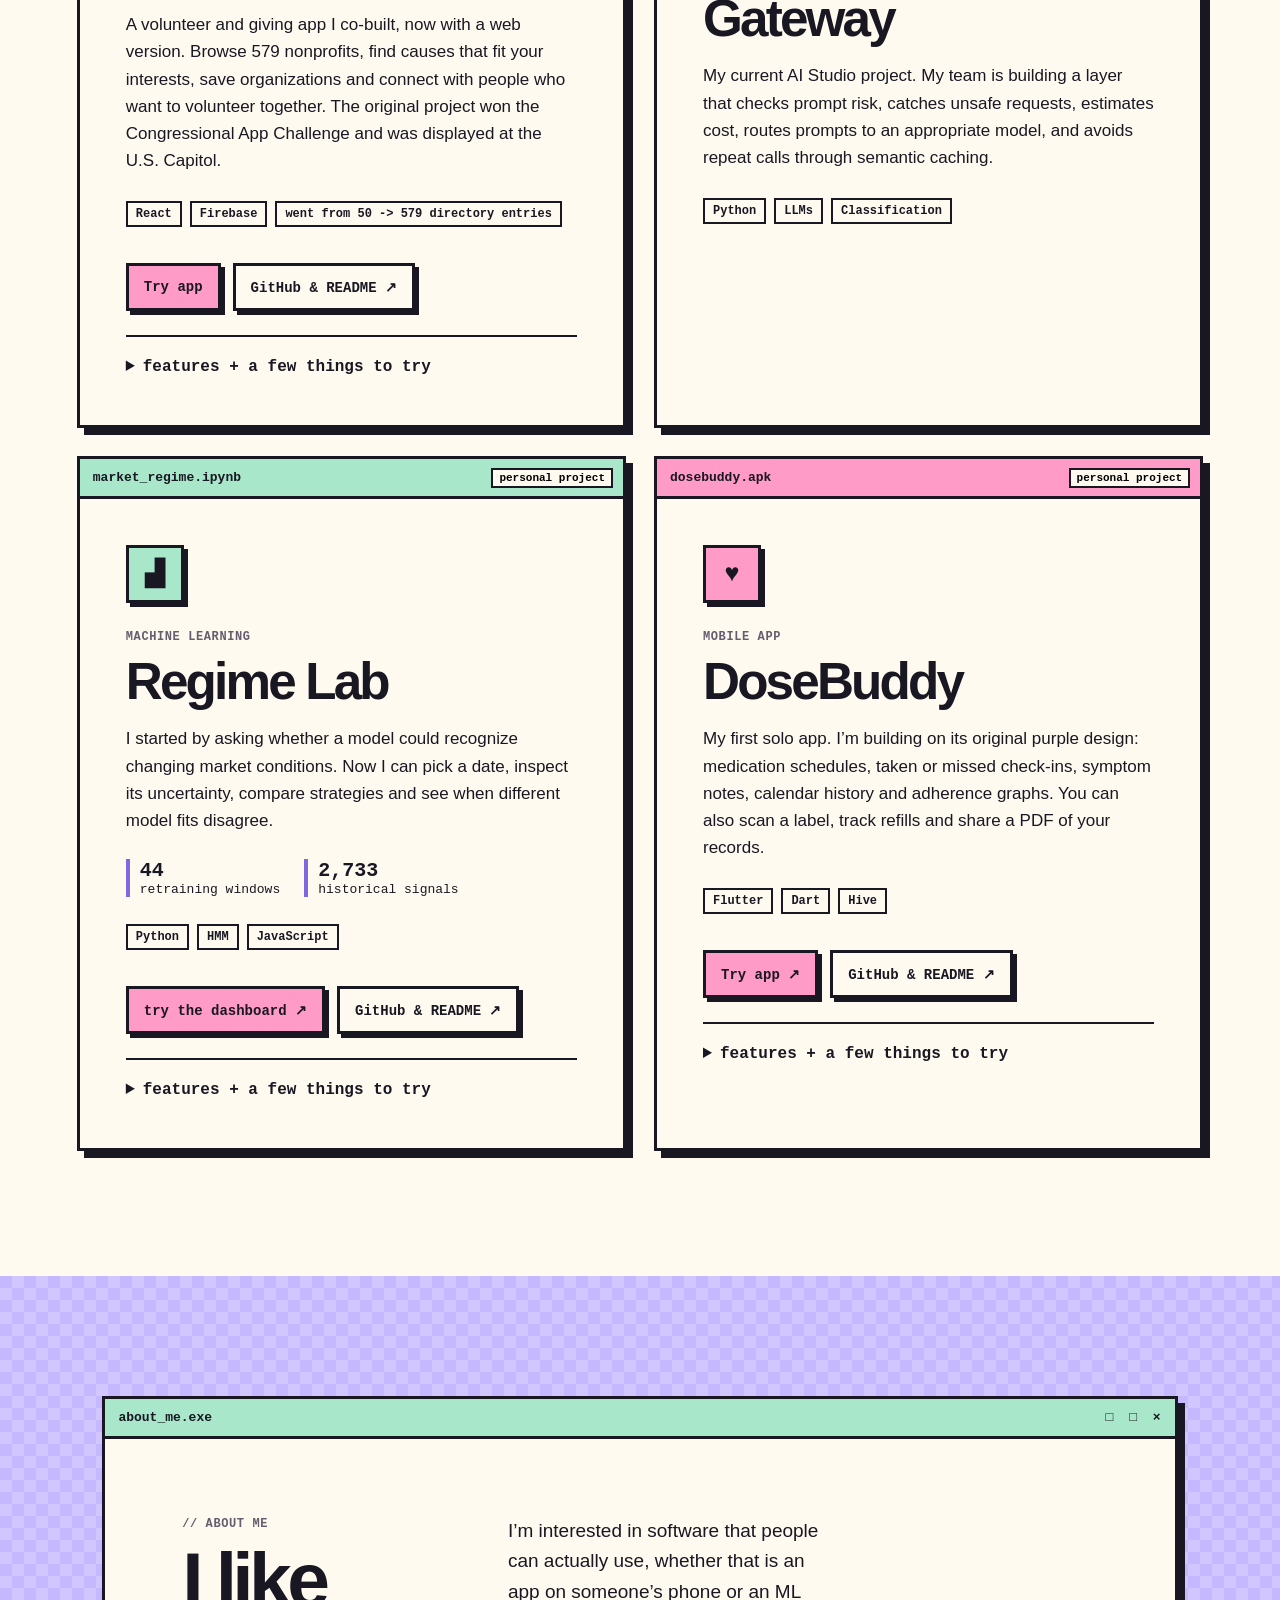
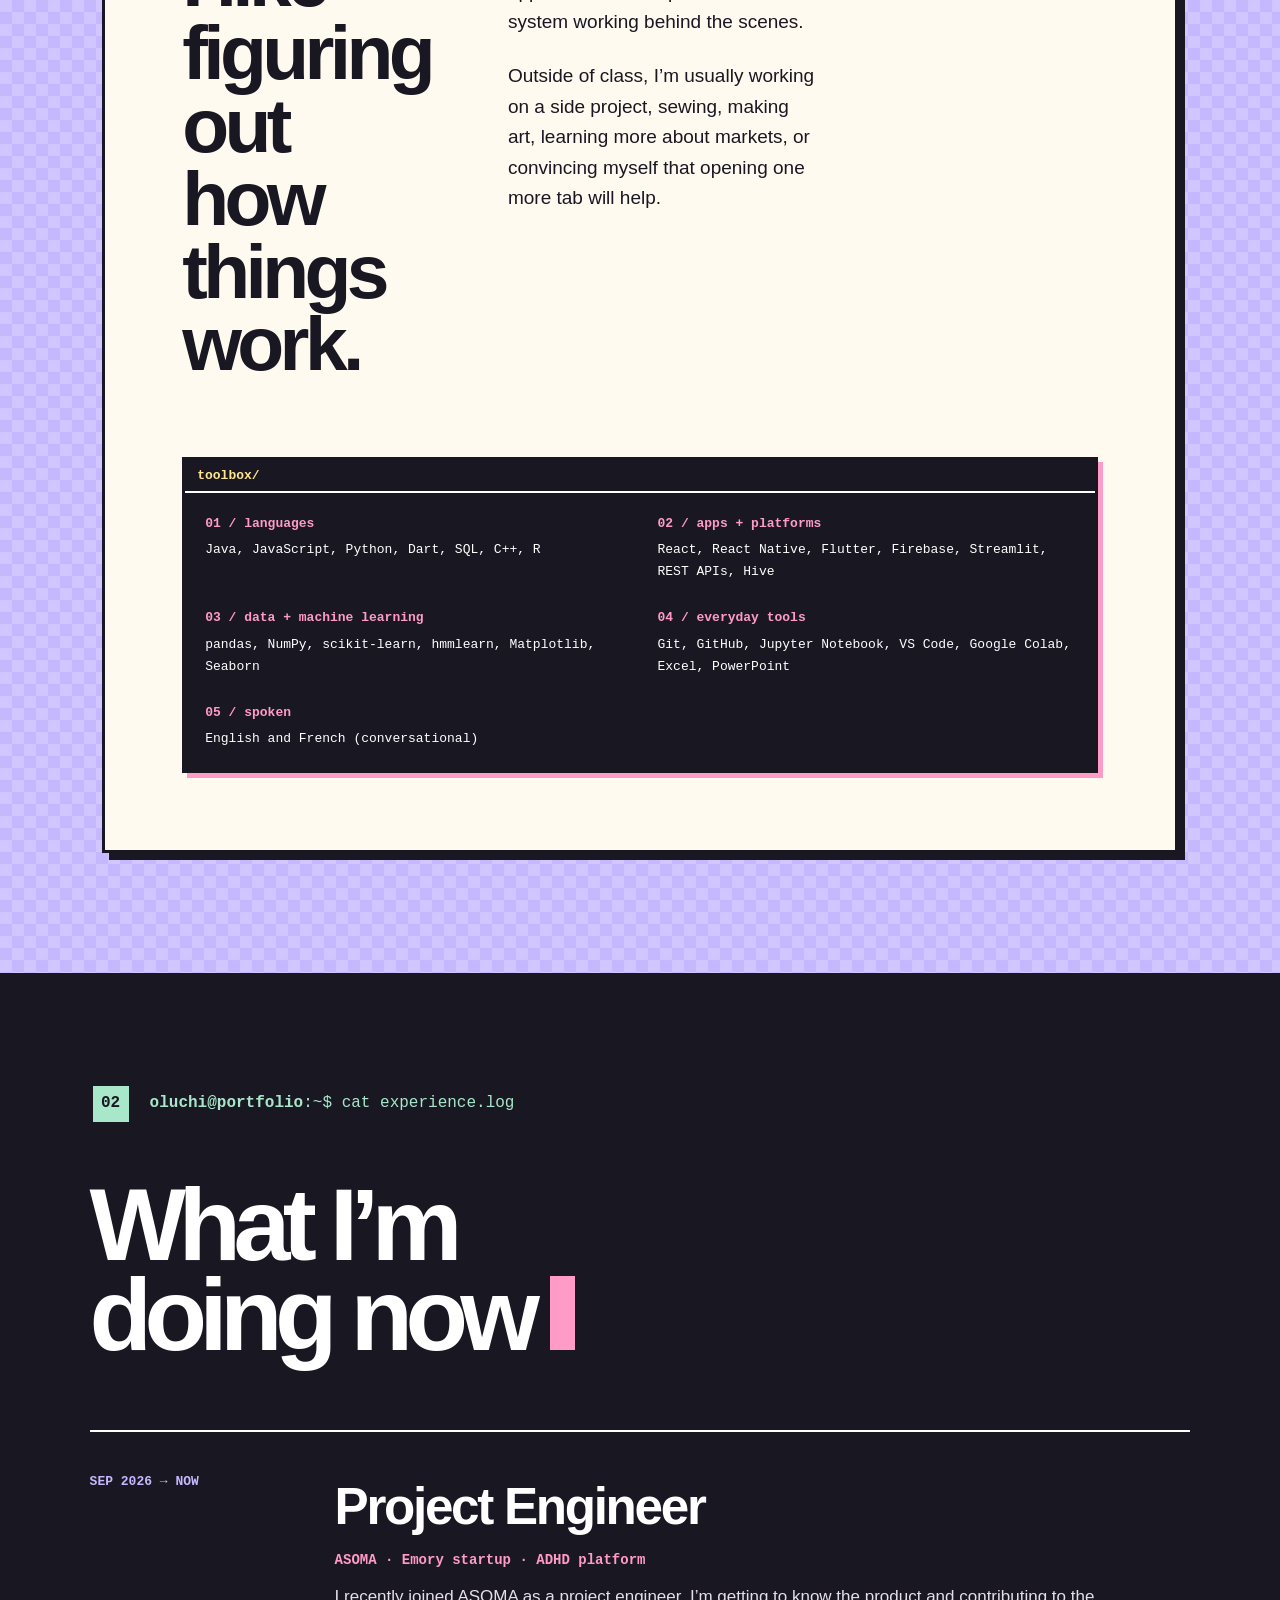
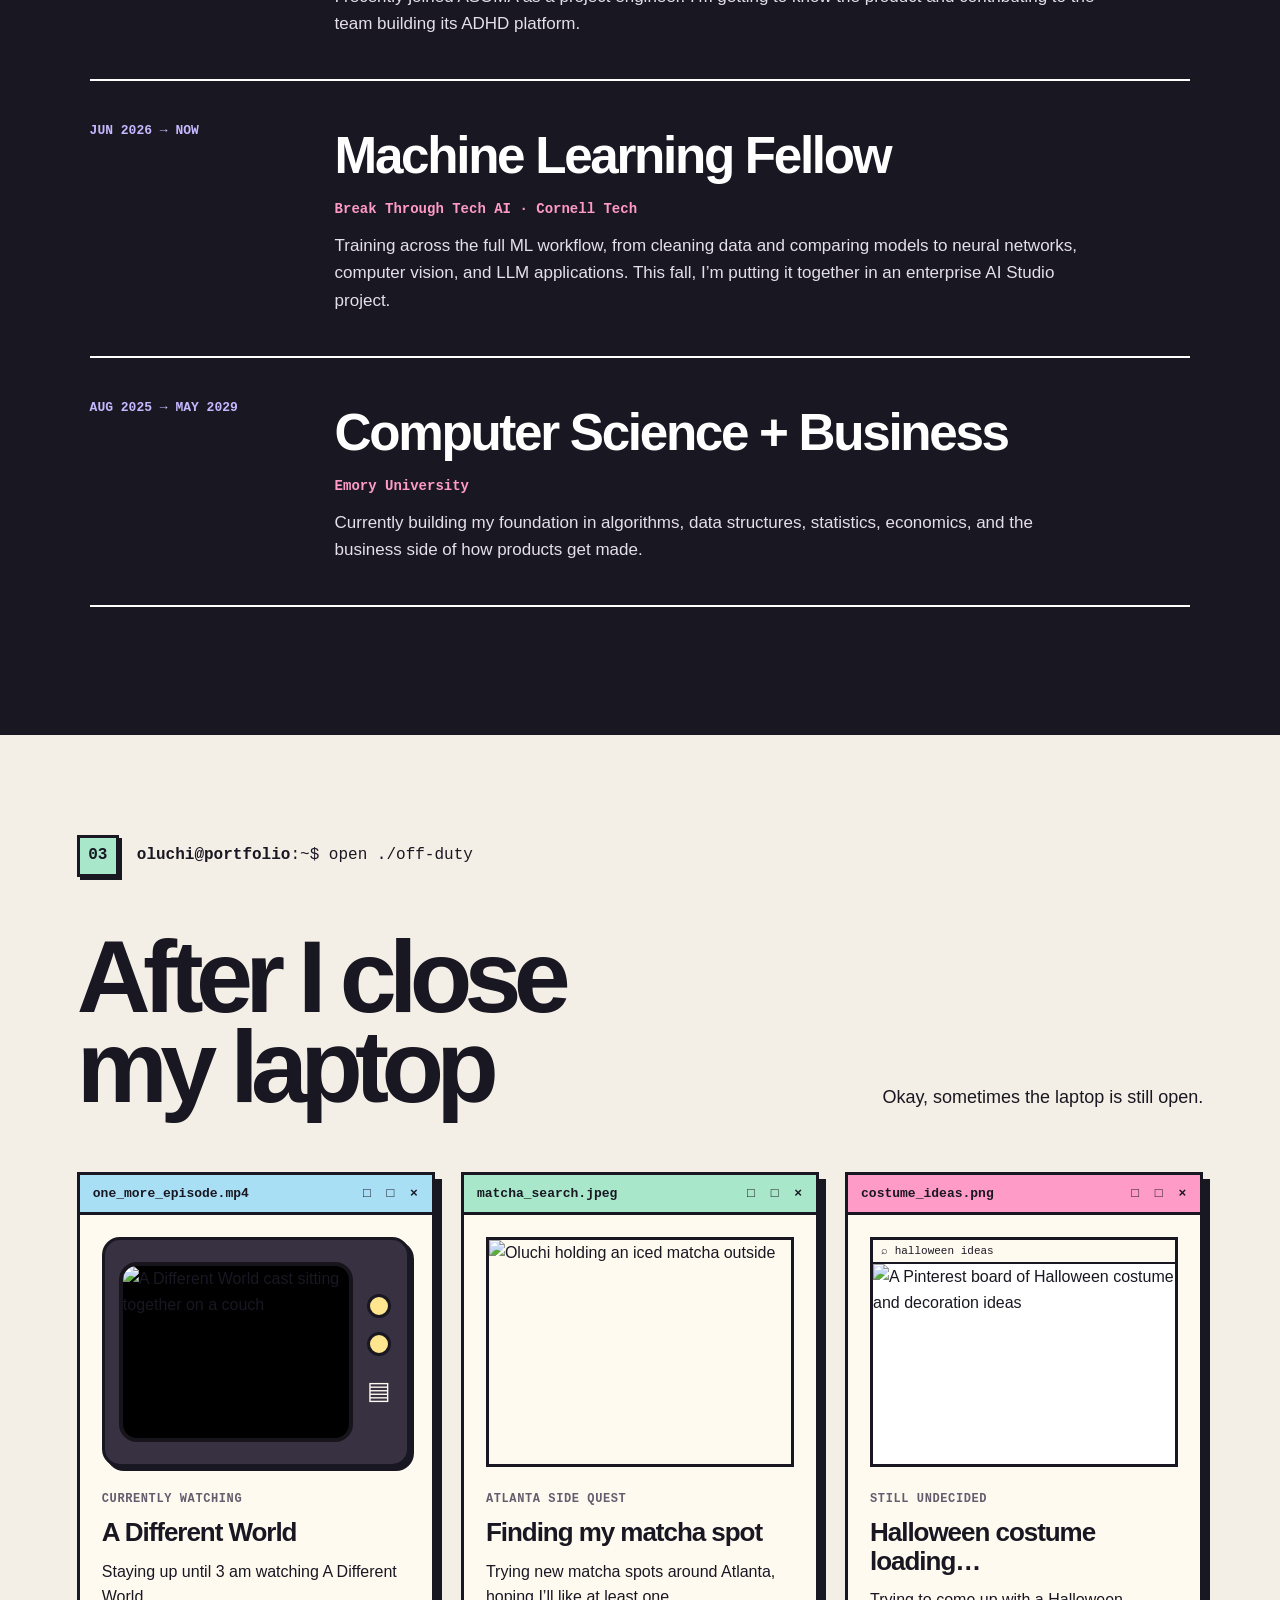
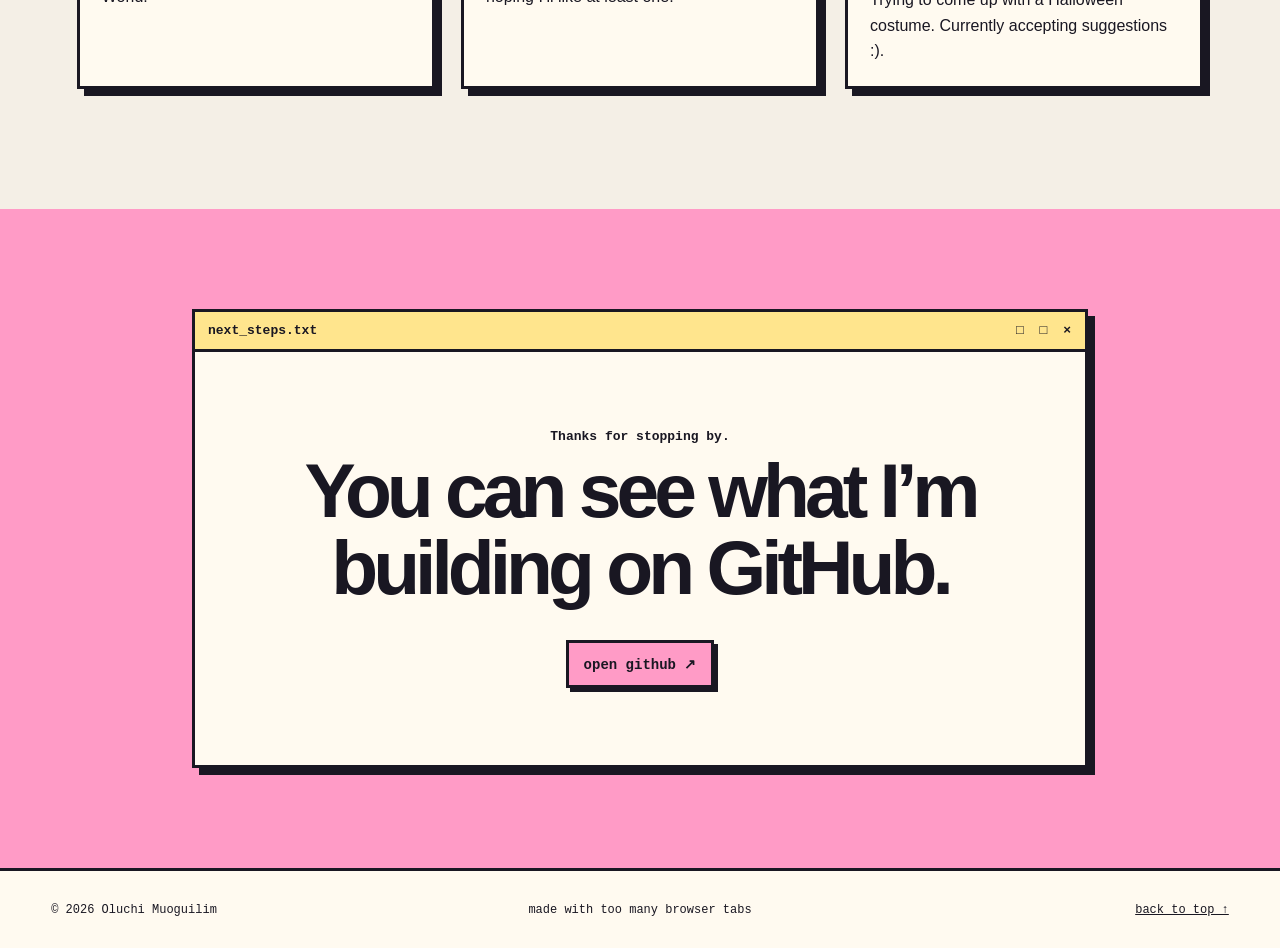
==== commit 0ea6ada5: "Update nonprofit count and directory entry description" ====
--- a/index.html
+++ b/index.html
@@ -44,8 +44,8 @@
       <article class="card">
         <div class="bar yellow"><span>sharecompass.app</span><mark>award winner</mark></div>
         <div class="card-body"><div class="app-icon yellow">⌖</div><p class="meta">Mobile-first community platform</p><h3>ShareCompass</h3>
-          <p>A volunteer and giving app I co-built, now with a web version. Browse 79 nonprofits, find causes that fit your interests, save organizations and connect with people who want to volunteer together. The original project won the Congressional App Challenge and was displayed at the U.S. Capitol.</p>
-          <div class="chips"><span>React</span><span>Firebase</span><span>579 directory entries</span></div>
+          <p>A volunteer and giving app I co-built, now with a web version. Browse 579 nonprofits, find causes that fit your interests, save organizations and connect with people who want to volunteer together. The original project won the Congressional App Challenge and was displayed at the U.S. Capitol.</p>
+          <div class="chips"><span>React</span><span>Firebase</span><span>went from 50 -> 579 directory entries</span></div>
           <div class="actions"><a class="button primary" href="https://omuoguilim.github.io/personal-website/demos/sharecompass/">Try app</a><a class="button" href="https://github.com/omuoguilim/ShareCompass" target="_blank" rel="noopener noreferrer">GitHub &amp; README ↗</a></div>
           
         <details class="project-guide"><summary>features + a few things to try</summary><p>Search and filter organizations; see why they match your interests; follow favorites; use Helping Pair with connection requests; choose whether your profile is discoverable.</p><p><strong>Try this:</strong> Pick a cause, narrow the results, then find one organization you would actually help. Helping Pair needs accounts and an accepted request.</p><p class="demo-note">Donations and volunteering continue on the organizations’ official websites. ShareCompass does not process payments.</p></details></div>
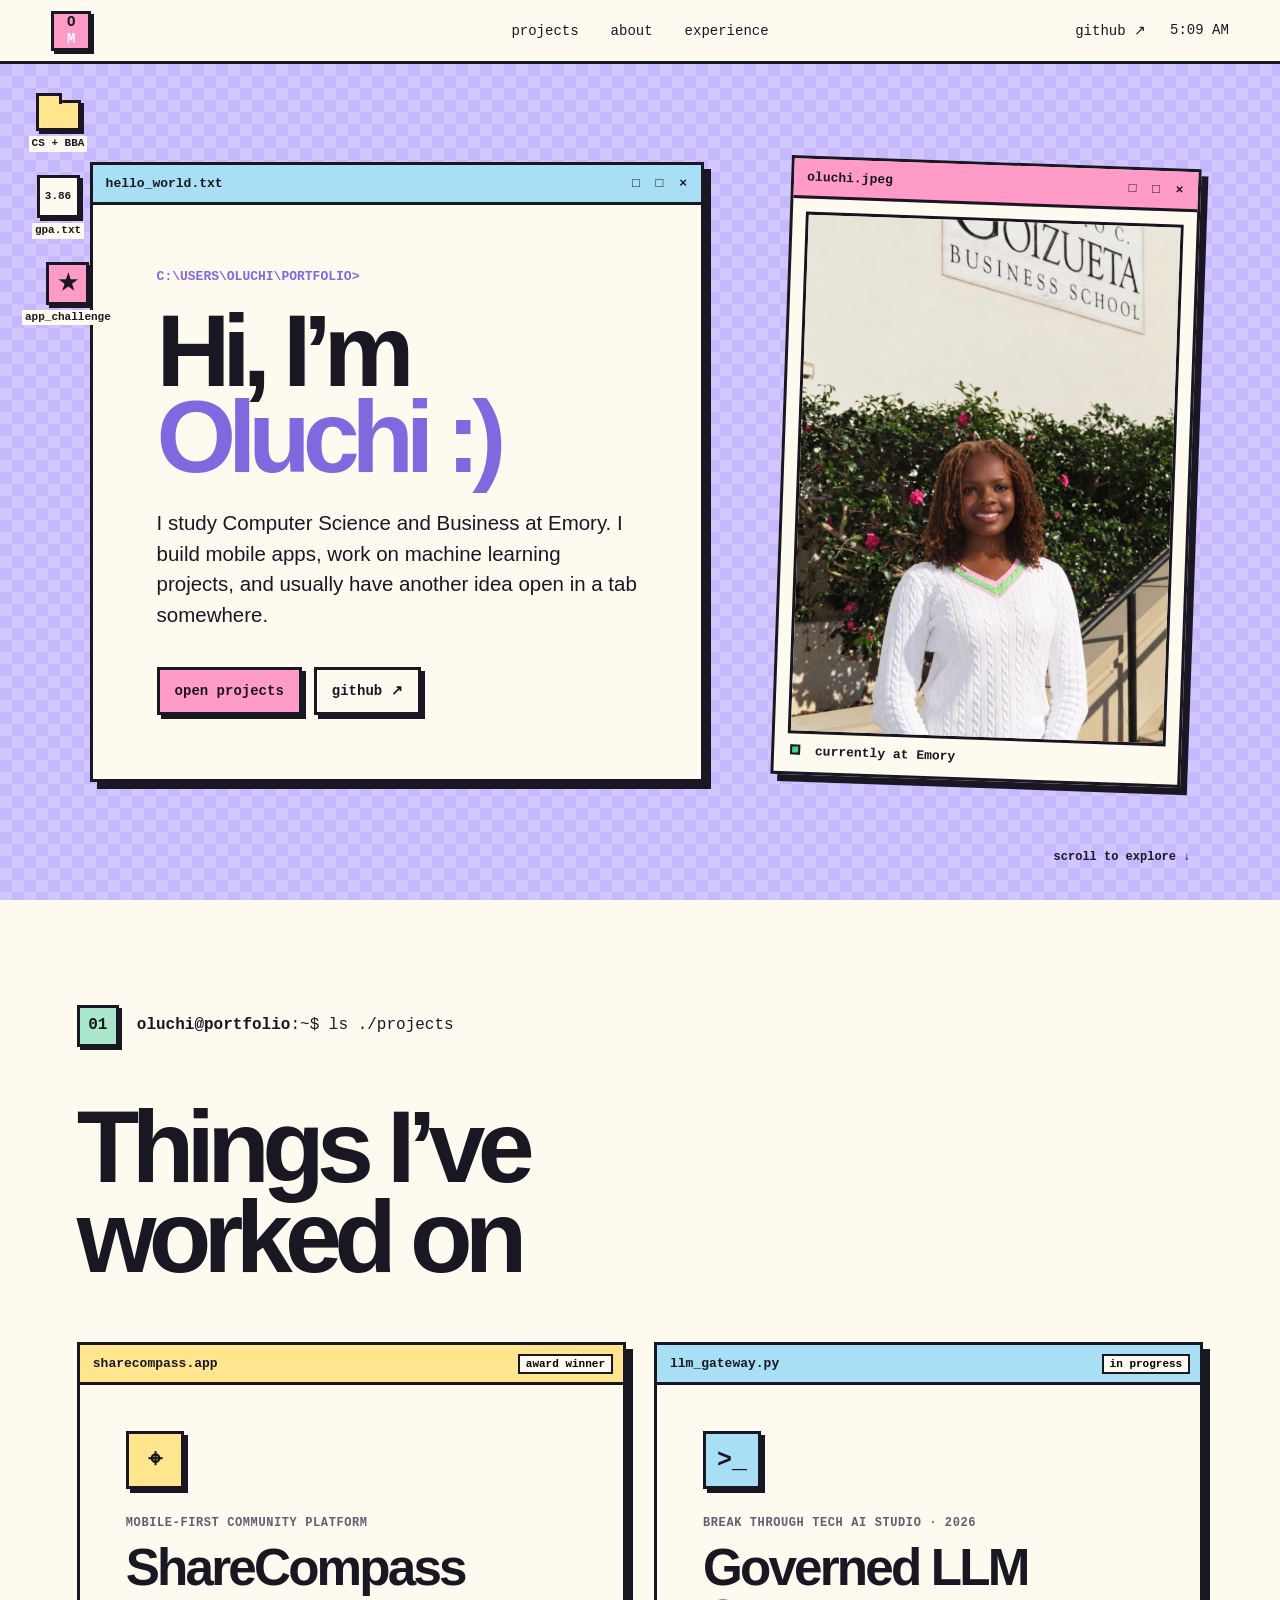
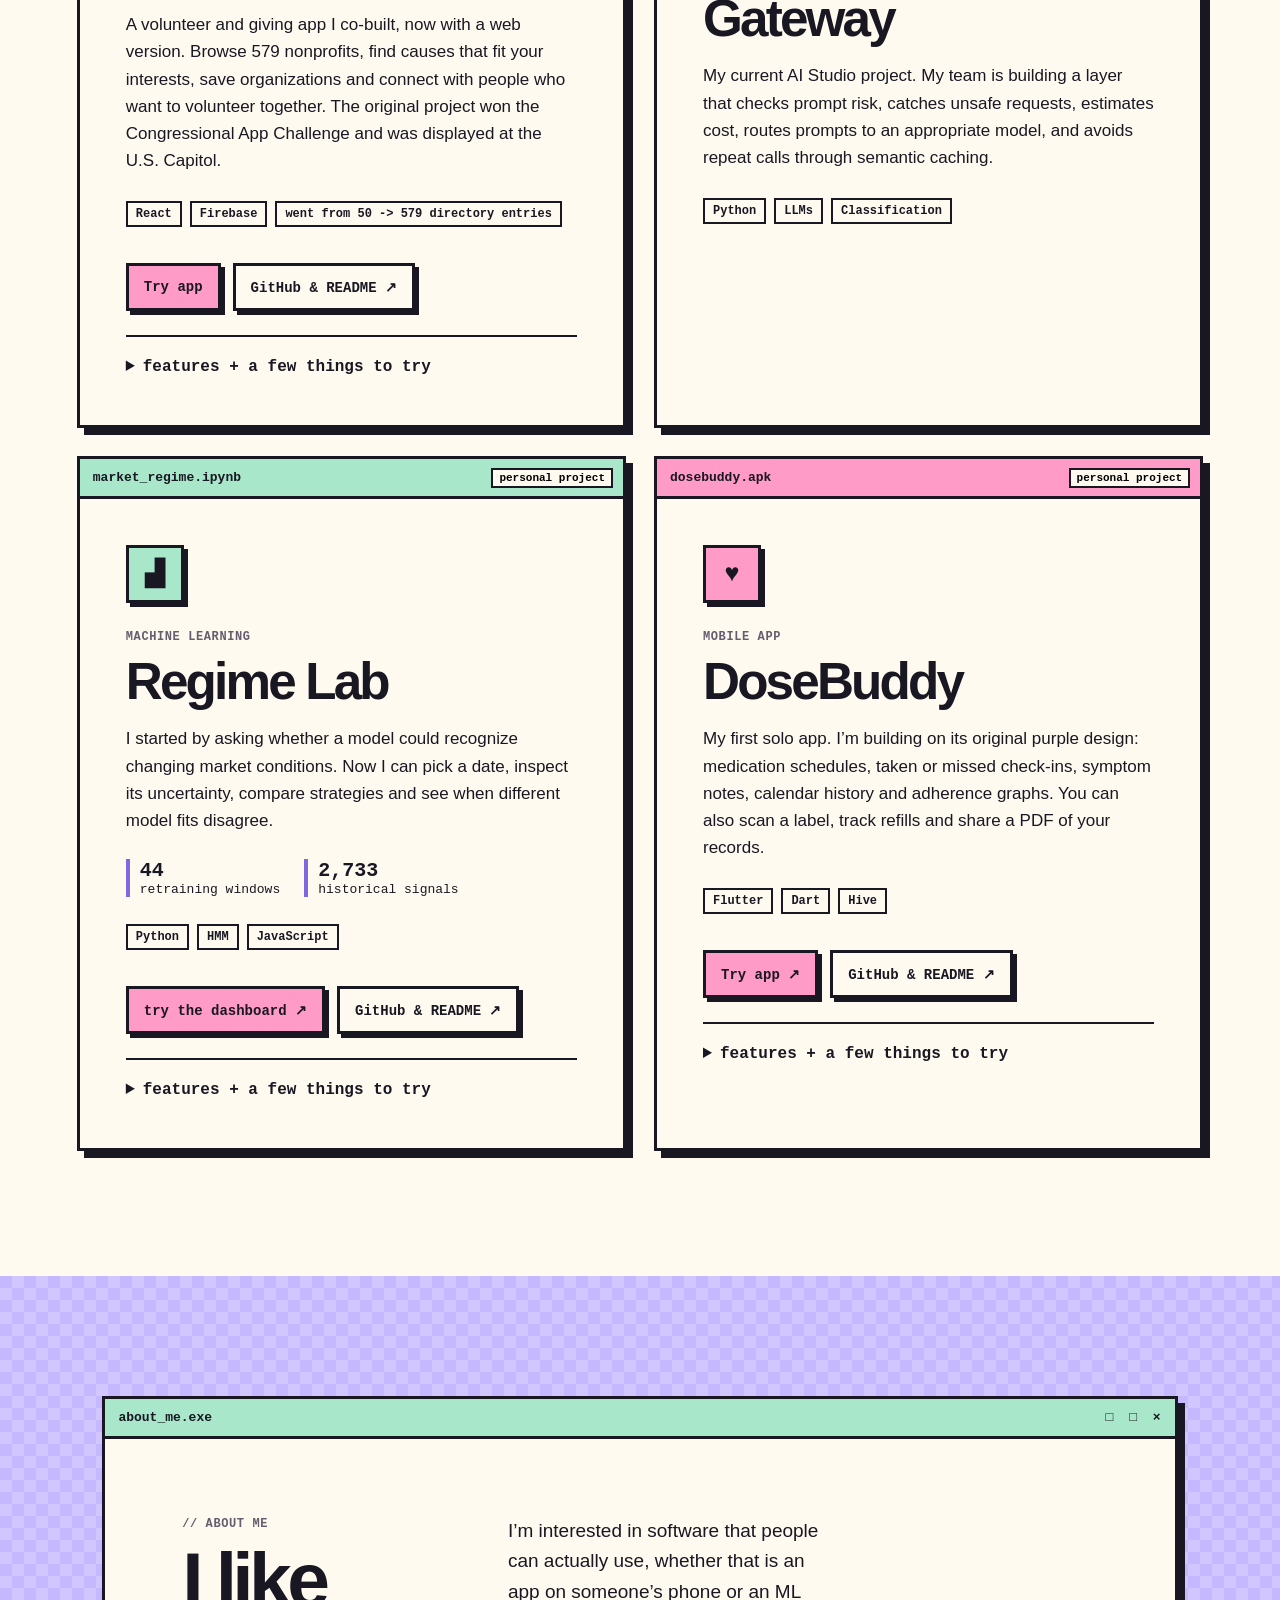
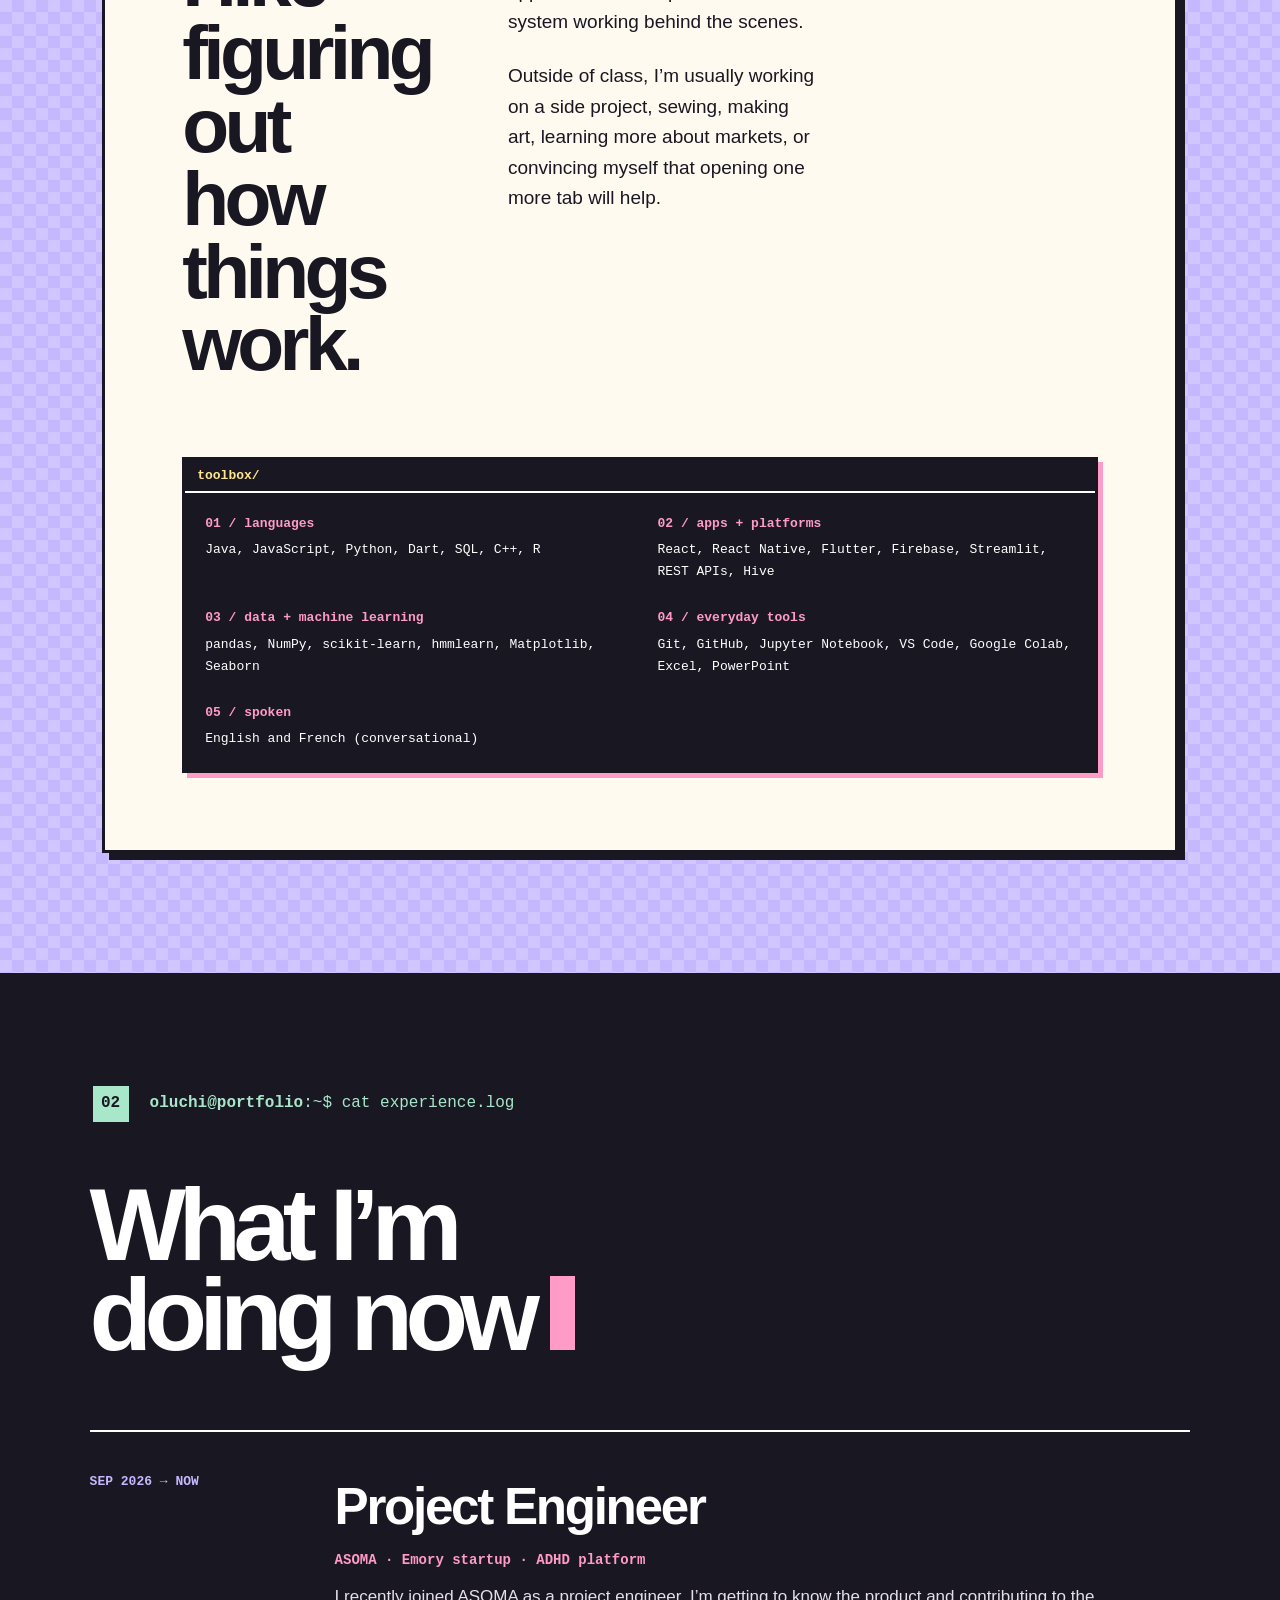
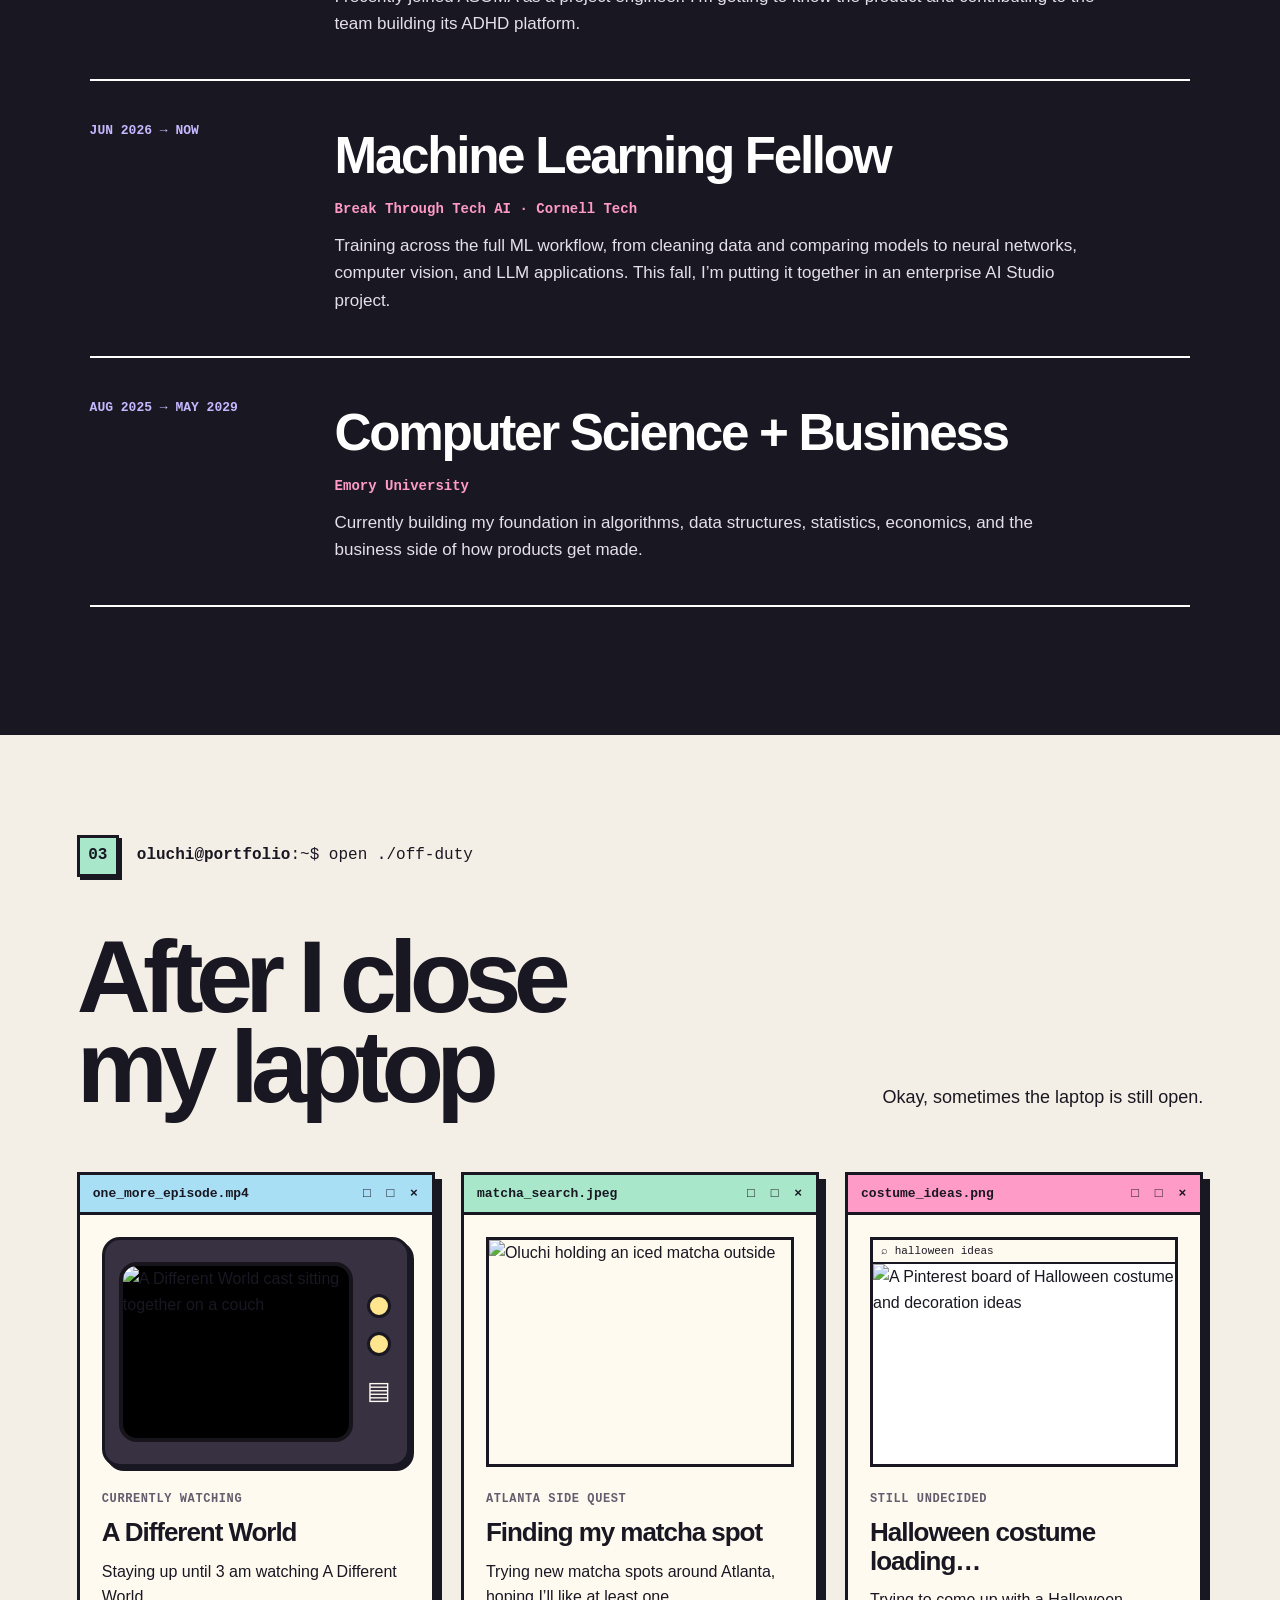
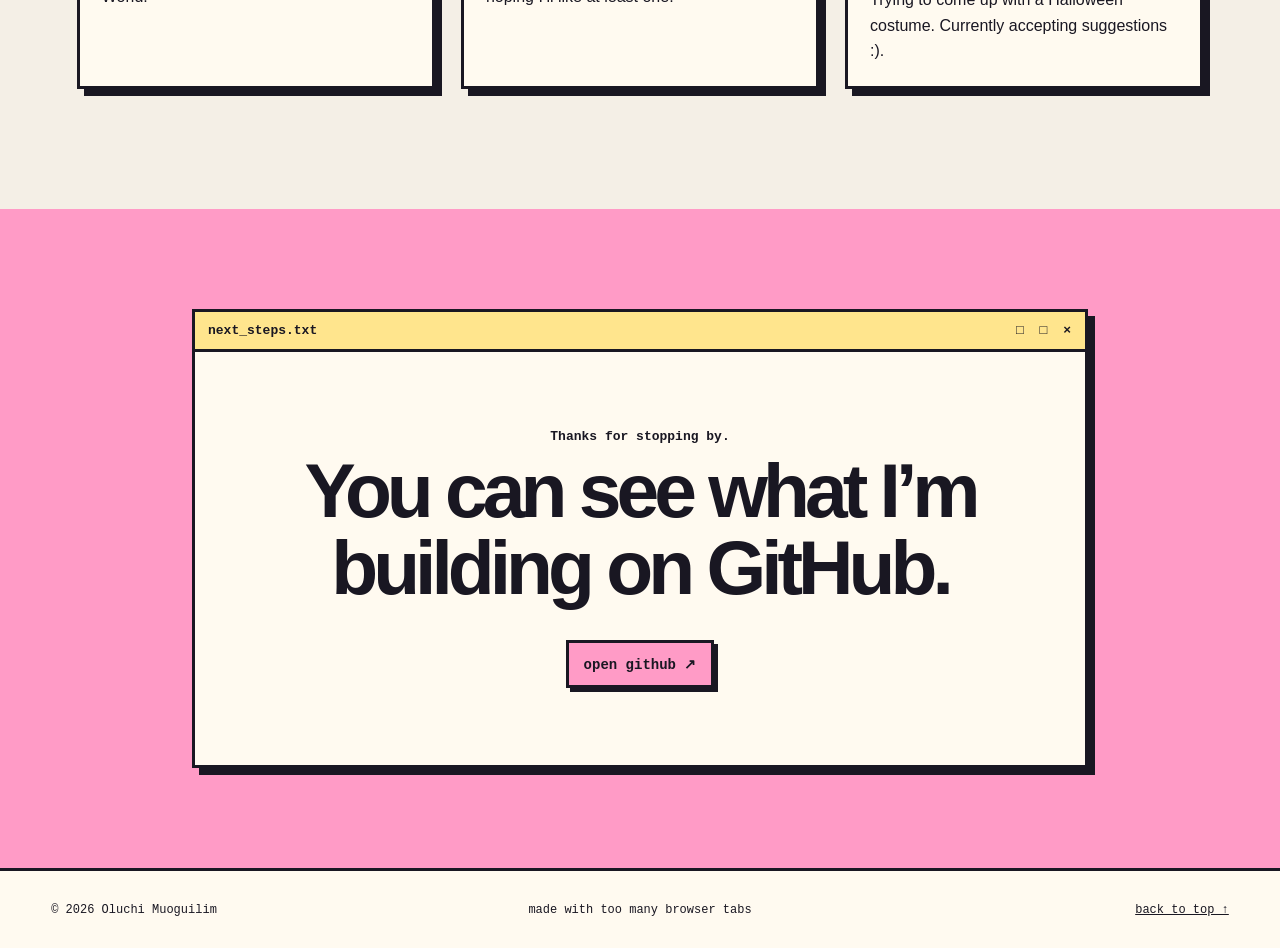
==== commit 9ad25724: "Update portfolio portrait at Goizueta Business School" ====
--- a/index.html
+++ b/index.html
@@ -27,7 +27,7 @@
     </article>
     <article class="window photo">
       <div class="bar pink"><span>oluchi.jpeg</span><i>□ □ ×</i></div>
-      <figure><img src="assets/oluchi-october.jpeg" alt="Oluchi smiling outside"><figcaption><b></b> currently at Emory</figcaption></figure>
+      <figure><img src="assets/oluchi-goizueta.jpeg" alt="Oluchi outside Emory’s Goizueta Business School"><figcaption><b></b> currently at Emory</figcaption></figure>
     </article>
     <div class="icons" aria-label="Quick facts">
       <div><span class="folder"></span><small>CS + BBA</small></div>
